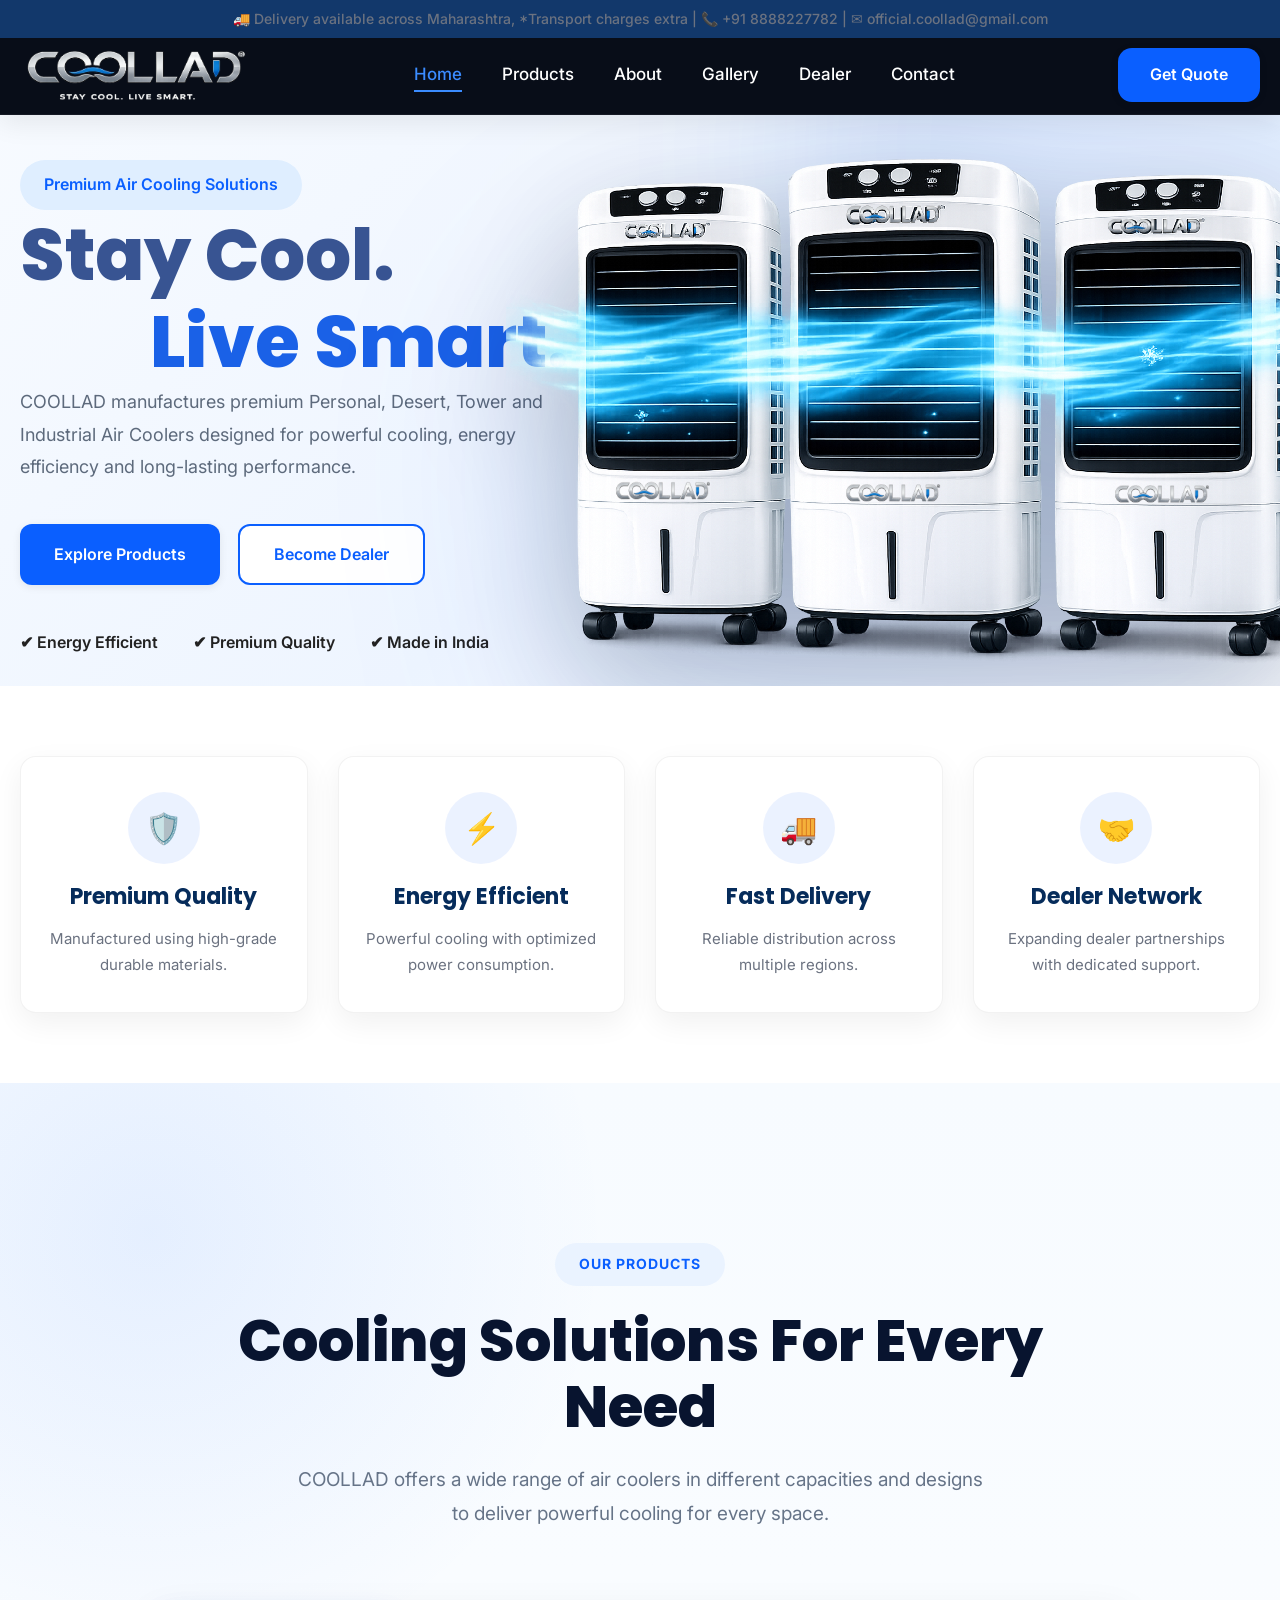
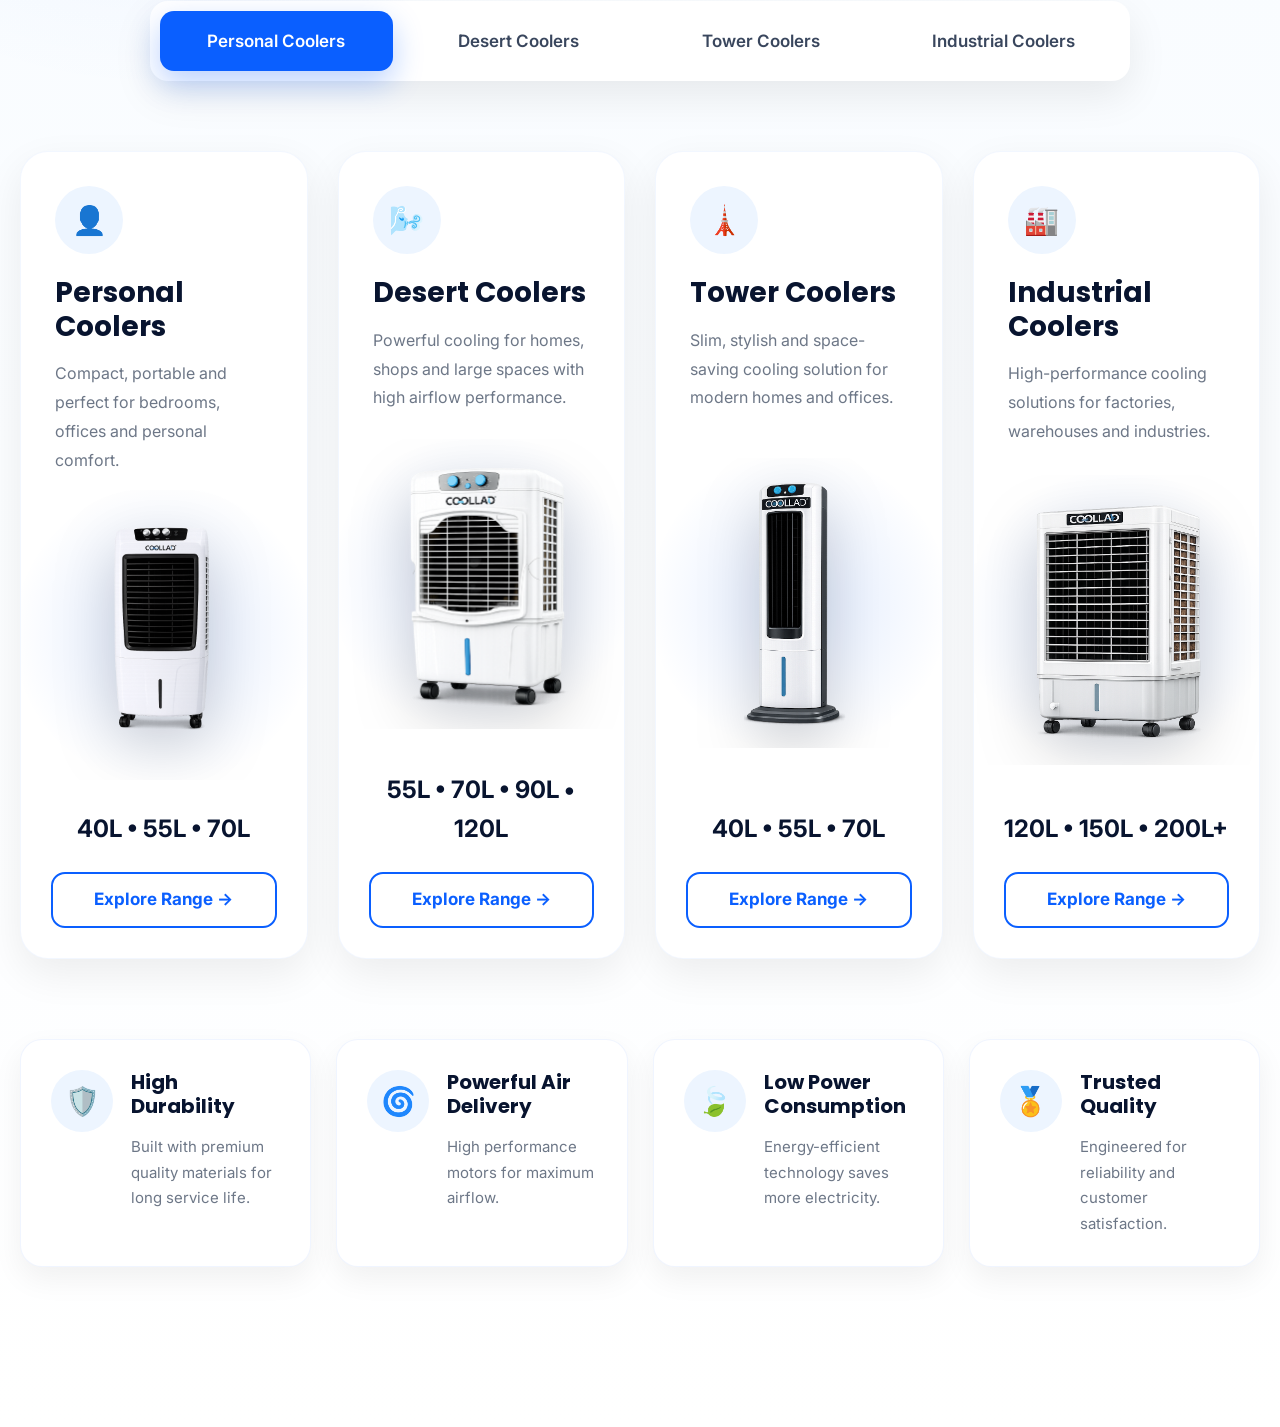
==== index.html @ 95f7f8f2 "Add trust section and featured products layout" ====
<!DOCTYPE html>
<html lang="en">

<head>

    <!-- Website Character Encoding -->
    <meta charset="UTF-8">

    <!-- Mobile Responsive -->
    <meta name="viewport" content="width=device-width, initial-scale=1.0">

    <!-- Internet Explorer Compatibility -->
    <meta http-equiv="X-UA-Compatible" content="IE=edge">

    <!-- Website Title -->
    <title>COOLLAD | Premium Air Coolers | Stay Cool. Live Smart.</title>

    <meta name="application-name" content="COOLLAD">
    <meta name="apple-mobile-web-app-title" content="COOLLAD">

    <!-- SEO Meta Description -->
    <meta name="description"
        content="COOLLAD is a leading air cooler manufacturer in India offering premium Desert Coolers, Tower Coolers, Personal Coolers and Industrial Cooling Solutions.">

    <!-- SEO Keywords -->
    <meta name="keywords"
        content="Coollad, Air Cooler, Desert Cooler, Tower Cooler, Personal Cooler, Industrial Cooler, Plastic Air Cooler, India">

    <!-- Website Author -->
    <meta name="author" content="COOLLAD">

    <!-- Theme Color -->
    <meta name="theme-color" content="#0A5FFF">
    <meta name="color-scheme" content="light">

    <!-- Robots -->
    <meta name="robots" content="index, follow">

    <!-- Canonical URL -->
    <link rel="canonical" href="https://coollad.in/">

    <!-- Open Graph -->
    <meta property="og:type" content="website">
    <meta property="og:title" content="COOLLAD | Premium Air Coolers">
    <meta property="og:description"
        content="Premium Personal, Desert, Tower and Industrial Air Coolers. Stay Cool. Live Smart.">
    <meta property="og:url" content="https://coollad.in/">
    <meta property="og:image" content="https://coollad.in/assets/images/logo/logo.png">

    <!-- Twitter Card -->
    <meta name="twitter:card" content="summary_large_image">
    <meta name="twitter:title" content="COOLLAD | Premium Air Coolers">
    <meta name="twitter:description"
        content="Premium Personal, Desert, Tower and Industrial Air Coolers. Stay Cool. Live Smart.">
    <meta name="twitter:image"
        content="https://coollad.in/assets/images/logo/logo.png">

    <!-- Favicon -->
   <link rel="icon" type="image/png" href="assets/images/logo/favicon.png">

    <!-- Google Fonts -->
    <link rel="preconnect" href="https://fonts.googleapis.com">

    <link rel="preconnect" href="https://fonts.gstatic.com" crossorigin>

    <link href="https://fonts.googleapis.com/css2?family=Inter:wght@300;400;500;600;700&family=Poppins:wght@300;400;500;600;700&display=swap"
        rel="stylesheet">

    <!-- CSS Files -->

    <link rel="stylesheet" href="assets/css/variables.css">
    <link rel="stylesheet" href="assets/css/style.css">

    <link rel="stylesheet" href="assets/css/header.css">
    <link rel="stylesheet" href="assets/css/hero.css">
    <link rel="stylesheet" href="assets/css/products.css">
    <link rel="stylesheet" href="assets/css/footer.css">

    <link rel="stylesheet" href="assets/css/animations.css">
    <link rel="stylesheet" href="assets/css/responsive.css">

</head>

<body>

<!-- ======================================
     Announcement Bar
======================================= -->

<div class="announcement-bar">
    <div class="container">
        <p>
            🚚 Delivery available across Maharashtra,
            <span>*Transport charges extra</span> |
            📞 <a href="tel:+918888227782">+91 8888227782</a> |
            ✉ <a href="mailto:official.coollad@gmail.com">official.coollad@gmail.com</a>
        </p>
    </div>
</div>

    <!-- ======================================
         Header
    ======================================== -->

<!-- ======================================
     Main Header
======================================= -->

<header class="main-header">

    <div class="container">

        <div class="header-wrapper">

            <!-- Logo -->

            <a href="index.html" class="logo" aria-label="COOLLAD Home">

                <img src="assets/images/logo/logo.png"
                    alt="COOLLAD Air Coolers">

            </a>

            <!-- Navigation -->

            <nav class="navbar" id="navbar">

                <ul class="nav-menu">

                    <li><a class="active" href="#">Home</a></li>

                    <li><a href="#products">Products</a></li>

                    <li><a href="#about">About</a></li>

                    <li><a href="#gallery">Gallery</a></li>

                    <li><a href="#dealer">Dealer</a></li>

                    <li><a href="#contact">Contact</a></li>

                </ul>

            </nav>

            <!-- Right Side -->

            <div class="header-right">

                <a href="#contact" class="btn">

                    Get Quote

                </a>

                <!-- Mobile Menu Button -->

                <button class="menu-toggle" id="menu-toggle" aria-label="Open Navigation">

                    <span></span>
                    <span></span>
                    <span></span>

                </button>

            </div>

        </div>

    </div>

</header>
<!-- Mobile Overlay -->

<div class="menu-overlay" id="menu-overlay"></div>
<!-- ======================================
     Hero Section
======================================= -->

<section class="hero">

    <div class="container hero-wrapper">

        <!-- Left Content -->

        <div class="hero-content">

            <span class="hero-tag">

                Premium Air Cooling Solutions

            </span>

            <h1>
                <span class="line1">Stay Cool.</span>
                <br>
                <span class="line2">Live Smart.</span>
            </h1>

            <p>

                COOLLAD manufactures premium Personal, Desert, Tower and Industrial Air Coolers
                designed for powerful cooling, energy efficiency and long-lasting performance.

            </p>

            <div class="hero-buttons">

                <a href="#products" class="btn">

                    Explore Products

                </a>

                <a href="#dealer" class="btn-outline">

                    Become Dealer

                </a>

            </div>

            <div class="hero-features">

                <div>✔ Energy Efficient</div>

                <div>✔ Premium Quality</div>

                <div>✔ Made in India</div>

            </div>

        </div>

        <!-- Right Image -->

        <div class="hero-image">

            <img src="assets/images/hero/hero-coolers.png"
                alt="COOLLAD Premium Air Coolers">                

        </div>

    </div>

</section>
<!-- ======================================
     Trust Bar
======================================= -->

<section class="trust-bar">

    <div class="container">

        <div class="trust-grid">

            <div class="trust-card">

                <div class="trust-icon">🛡️</div>

                <h3>Premium Quality</h3>

                <p>Manufactured using high-grade durable materials.</p>

            </div>

            <div class="trust-card">

                <div class="trust-icon">⚡</div>

                <h3>Energy Efficient</h3>

                <p>Powerful cooling with optimized power consumption.</p>

            </div>

            <div class="trust-card">

                <div class="trust-icon">🚚</div>

                <h3>Fast Delivery</h3>

                <p>Reliable distribution across multiple regions.</p>

            </div>

            <div class="trust-card">

                <div class="trust-icon">🤝</div>

                <h3>Dealer Network</h3>

                <p>Expanding dealer partnerships with dedicated support.</p>

            </div>

        </div>

    </div>

</section>

<!-- ==========================================
COOLLAD PREMIUM PRODUCTS
========================================== -->

<section class="featured-products" id="products">

    <div class="container">

        <!-- Heading -->

        <div class="section-heading">

            <span class="section-tag">
                OUR PRODUCTS
            </span>

            <h2>
                Cooling Solutions For Every Need
            </h2>

            <p>
                COOLLAD offers a wide range of air coolers in different capacities
                and designs to deliver powerful cooling for every space.
            </p>

        </div>

        <!-- Category Tabs -->

        <div class="product-tabs">

            <button class="active">
                Personal Coolers
            </button>

            <button>
                Desert Coolers
            </button>

            <button>
                Tower Coolers
            </button>

            <button>
                Industrial Coolers
            </button>

        </div>

        <!-- Product Cards -->

        <div class="product-grid">

            <!-- CARD 1 -->

            <div class="product-card">

                <div class="product-top">

                    <div class="product-icon">
                        👤
                    </div>

                    <h3>Personal Coolers</h3>

                    <p>
                        Compact, portable and perfect
                        for bedrooms, offices and
                        personal comfort.
                    </p>

                </div>

                <div class="product-image">

                    <img src="assets/images/products/personal.png"
                        alt="Personal Cooler">

                </div>

                <div class="product-bottom">

                    <div class="product-capacity">
                        40L • 55L • 70L
                    </div>

                    <a href="#" class="product-btn">

                        Explore Range →

                    </a>

                </div>

            </div>

            <!-- CARD 2 -->

            <div class="product-card">

                <div class="product-top">

                    <div class="product-icon">
                        🌬️
                    </div>

                    <h3>Desert Coolers</h3>

                    <p>
                        Powerful cooling for homes,
                        shops and large spaces with
                        high airflow performance.
                    </p>

                </div>

                <div class="product-image">

                    <img src="assets/images/products/desert.png"
                        alt="Desert Cooler">

                </div>

                <div class="product-bottom">

                    <div class="product-capacity">
                        55L • 70L • 90L • 120L
                    </div>

                    <a href="#" class="product-btn">

                        Explore Range →

                    </a>

                </div>

            </div>

            <!-- CARD 3 -->

            <div class="product-card">

                <div class="product-top">

                    <div class="product-icon">
                        🗼
                    </div>

                    <h3>Tower Coolers</h3>

                    <p>
                        Slim, stylish and space-saving
                        cooling solution for modern
                        homes and offices.
                    </p>

                </div>

                <div class="product-image">

                    <img src="assets/images/products/tower.png"
                        alt="Tower Cooler">

                </div>

                <div class="product-bottom">

                    <div class="product-capacity">
                        40L • 55L • 70L
                    </div>

                    <a href="#" class="product-btn">

                        Explore Range →

                    </a>

                </div>

            </div>

            <!-- CARD 4 -->

            <div class="product-card">

                <div class="product-top">

                    <div class="product-icon">
                        🏭
                    </div>

                    <h3>Industrial Coolers</h3>

                    <p>
                        High-performance cooling
                        solutions for factories,
                        warehouses and industries.
                    </p>

                </div>

                <div class="product-image">

                    <img src="assets/images/products/industrial.png"
                        alt="Industrial Cooler">

                </div>

                <div class="product-bottom">

                    <div class="product-capacity">
                        120L • 150L • 200L+
                    </div>

                    <a href="#" class="product-btn">

                        Explore Range →

                    </a>

                </div>

            </div>

        </div>

        <!-- Bottom Features -->

        <div class="product-features">

            <div class="feature-item">

                <div class="feature-icon">
                    🛡️
                </div>

                <div>

                    <h4>
                        High Durability
                    </h4>

                    <p>
                        Built with premium quality
                        materials for long service life.
                    </p>

                </div>

            </div>

            <div class="feature-item">

                <div class="feature-icon">
                    🌀
                </div>

                <div>

                    <h4>
                        Powerful Air Delivery
                    </h4>

                    <p>
                        High performance motors
                        for maximum airflow.
                    </p>

                </div>

            </div>

            <div class="feature-item">

                <div class="feature-icon">
                    🍃
                </div>

                <div>

                    <h4>
                        Low Power Consumption
                    </h4>

                    <p>
                        Energy-efficient technology
                        saves more electricity.
                    </p>

                </div>

            </div>

            <div class="feature-item">

                <div class="feature-icon">
                    🏅
                </div>

                <div>

                    <h4>
                        Trusted Quality
                    </h4>

                    <p>
                        Engineered for reliability
                        and customer satisfaction.
                    </p>

                </div>

            </div>

        </div>

    </div>

</section>
---- assets/css/variables.css ----
/*
=========================================
COOLLAD Design System
Version : 1.0
Author  : COOLLAD
=========================================
*/

:root {

    /* =====================================
       Brand Colors
    ===================================== */

    --primary-color: #0A5FFF;
    --secondary-color: #062C5B;
    --accent-color: #4DB6FF;

    /* =====================================
       Background Colors
    ===================================== */

    --white: #FFFFFF;
    --light-bg: #F7FAFC;
    --section-bg: #F1F5F9;
    --dark-bg: #062C5B;

    /* =====================================
       Text Colors
    ===================================== */

    --text-dark: #1F2937;
    --text-light: #6B7280;
    --text-white: #FFFFFF;

    /* =====================================
       Border Colors
    ===================================== */

    --border-color: #E5E7EB;

    /* =====================================
       Success / Warning / Error
    ===================================== */

    --success-color: #22C55E;
    --warning-color: #F59E0B;
    --danger-color: #EF4444;

    /* =====================================
       Typography
    ===================================== */

    --heading-font: 'Poppins', sans-serif;
    --body-font: 'Inter', sans-serif;

    /* =====================================
       Font Sizes
    ===================================== */

    --font-xs: 12px;
    --font-sm: 14px;
    --font-md: 16px;
    --font-lg: 18px;
    --font-xl: 22px;
    --font-2xl: 30px;
    --font-3xl: 40px;
    --font-4xl: 52px;

    /* =====================================
       Font Weight
    ===================================== */

    --weight-light: 300;
    --weight-regular: 400;
    --weight-medium: 500;
    --weight-semibold: 600;
    --weight-bold: 700;

    /* =====================================
       Container
    ===================================== */

    --container-width: 1320px;

    /* =====================================
       Border Radius
    ===================================== */

    --radius-sm: 6px;
    --radius-md: 10px;
    --radius-lg: 16px;
    --radius-xl: 24px;
    --radius-round: 50px;

    /* =====================================
       Shadows
    ===================================== */

    --shadow-sm: 0 2px 8px rgba(0,0,0,0.08);

    --shadow-md: 0 6px 18px rgba(0,0,0,0.12);

    --shadow-lg: 0 15px 35px rgba(0,0,0,0.15);

    /* =====================================
       Transition
    ===================================== */

    --transition: all 0.3s ease;

    /* =====================================
       Z Index
    ===================================== */

    --z-header: 999;
    --z-menu: 1000;
    --z-modal: 2000;
    --z-loader: 3000;

    /* =====================================
       Spacing System (8px)
    ===================================== */

    --space-1: 8px;
    --space-2: 16px;
    --space-3: 24px;
    --space-4: 32px;
    --space-5: 48px;
    --space-6: 64px;
    --space-7: 80px;
    --space-8: 96px;

}
---- assets/css/style.css ----
/*
=========================================
COOLLAD Global Styles
Version : 1.0
=========================================
*/

/* =====================================
   CSS Reset
===================================== */

*,
*::before,
*::after {
    margin: 0;
    padding: 0;
    box-sizing: border-box;
}

/* =====================================
   HTML
===================================== */

html {
    scroll-behavior: smooth;
}

/* =====================================
   Body
===================================== */

body {
    font-family: var(--body-font);
    font-size: var(--font-md);
    color: var(--text-dark);
    background: var(--white);
    line-height: 1.6;
    overflow-x: hidden;
}
body.menu-open{

overflow:hidden;

}
/* =====================================
   Images
===================================== */

img {
    max-width: 100%;
    height: auto;
    display: block;
}

/* =====================================
   Links
===================================== */

a {
    color: inherit;
    text-decoration: none;
    transition: var(--transition);
}

/* =====================================
   Lists
===================================== */

ul,
ol {
    list-style: none;
}

/* =====================================
   Buttons
===================================== */

button {
    font-family: inherit;
    cursor: pointer;
    border: none;
    background: none;
}

.btn {
    display: inline-flex;
    align-items: center;
    justify-content: center;

    padding: 14px 32px;

    border-radius: var(--radius-round);

    background: var(--primary-color);

    color: var(--text-white);

    font-size: var(--font-md);

    font-weight: var(--weight-semibold);

    transition: var(--transition);

    box-shadow: var(--shadow-sm);
}

.btn:hover {

    background: var(--secondary-color);

    transform: translateY(-2px);

    box-shadow: var(--shadow-md);

}

/* =====================================
   Container
===================================== */

.container {

    width: 100%;

    max-width: var(--container-width);

    margin: auto;

    padding-inline: 20px;

}

/* =====================================
   Sections
===================================== */

section {

    padding: var(--space-8) 0;

}

/* =====================================
   Headings
===================================== */

h1,
h2,
h3,
h4,
h5,
h6 {

    font-family: var(--heading-font);

    color: var(--secondary-color);

    font-weight: var(--weight-bold);

    line-height: 1.2;

}

h1 {

    font-size: var(--font-4xl);

}

h2 {

    font-size: var(--font-3xl);

}

h3 {

    font-size: var(--font-2xl);

}

/* =====================================
   Paragraph
===================================== */

p {

    color: var(--text-light);

    margin-top: var(--space-2);

}

/* =====================================
   Inputs
===================================== */

input,
textarea,
select {

    width: 100%;

    font-family: inherit;

    border: 1px solid var(--border-color);

    border-radius: var(--radius-md);

    padding: 14px 16px;

    outline: none;

    transition: var(--transition);

}

input:focus,
textarea:focus,
select:focus {

    border-color: var(--primary-color);

}

/* =====================================
   Utilities
===================================== */

.text-center {

    text-align: center;

}

.text-white {

    color: var(--text-white);

}

.bg-light {

    background: var(--light-bg);

}

.bg-dark {

    background: var(--dark-bg);

}

.shadow {

    box-shadow: var(--shadow-md);

}

.rounded {

    border-radius: var(--radius-lg);

}

/* =====================================
   Selection
===================================== */

::selection {

    background: var(--primary-color);

    color: var(--white);

}

/* =====================================
   Scrollbar
===================================== */

::-webkit-scrollbar {

    width: 8px;

}

::-webkit-scrollbar-track {

    background: var(--light-bg);

}

::-webkit-scrollbar-thumb {

    background: var(--primary-color);

    border-radius: 50px;

}

::-webkit-scrollbar-thumb:hover {

    background: var(--secondary-color);

}

/*
=========================================
Trust Bar
=========================================
*/

.trust-bar{

padding:70px 0;

background:#ffffff;

}

.trust-grid{

display:grid;

grid-template-columns:repeat(4,1fr);

gap:30px;

}

.trust-card{

background:#fff;

border-radius:16px;

padding:35px 25px;

text-align:center;

box-shadow:0 10px 30px rgba(0,0,0,.06);

transition:.35s ease;

border:1px solid rgba(0,0,0,.05);

}

.trust-card:hover{

transform:translateY(-10px);

box-shadow:0 20px 40px rgba(0,0,0,.12);

}

.trust-icon{

width:72px;

height:72px;

margin:auto;

margin-bottom:20px;

display:flex;

align-items:center;

justify-content:center;

border-radius:50%;

font-size:30px;

background:rgba(10,95,255,.08);

}

.trust-card h3{

margin-bottom:12px;

font-size:22px;

}

.trust-card p{

font-size:15px;

line-height:1.7;

color:var(--text-light);

}
---- assets/css/header.css ----
/*
=========================================
COOLLAD Header
=========================================
*/

/* ==========================
Announcement Bar
========================== */

.announcement-bar{
    position:fixed;
    top:0;
    left:0;
    width:100%;
    z-index:1000;

    background:#12386b;
    color:#fff;

    padding:8px 0;
    font-size:14px;
}

.announcement-bar p{
    margin:0;
    text-align:center;
    font-weight:500;
}


/* ==========================
Main Header
========================== */

.main-header{

    position:fixed;
    top:36px;
    left:0;

    width:100%;

    z-index:999;

    background:#080d18;

    border-bottom:1px solid rgba(255,255,255,.05);

    box-shadow:0 8px 25px rgba(0,0,0,.08);

}

/* ==========================
Layout
========================== */

.header-wrapper{

    display:flex;

    align-items:center;

    justify-content:space-between;

    height:78px;

}


/* ==========================
Logo
========================== */

.logo{

    display:flex;

    align-items:center;

    text-decoration:none;

    padding:0;

    margin:0;

    background:transparent;

    border:none;

    box-shadow:none;

}

.logo img{

    display:block;

    width:230px;

    height:auto;

    background:transparent;

    border:none;

}


/* ==========================
Navigation
========================== */

.navbar{

    display:block;

}

.nav-menu{

    display:flex;

    align-items:center;

    gap:40px;

    list-style:none;

    margin:0;

    padding:0;

}

.nav-menu li{

    list-style:none;

}

.nav-menu a{

    position:relative;

    text-decoration:none;

    color:#ffffff;

    font-size:17px;

    font-weight:500;

    transition:.3s;

}

.nav-menu a:hover{

    color:#3b8cff;

}

.nav-menu a.active{

    color:#3b8cff;

}

/* Underline */

.nav-menu a::after{

    content:"";

    position:absolute;

    left:0;

    bottom:-8px;

    width:0;

    height:2px;

    background:#3b8cff;

    transition:.35s;

}

.nav-menu a:hover::after,

.nav-menu a.active::after{

    width:100%;

}


/* ==========================
Right
========================== */

.header-right{

    display:flex;

    align-items:center;

    gap:20px;

}


/* ==========================
Button
========================== */

.header-right .btn{

    padding:14px 32px;

    border-radius:14px;

}


/* ==========================
Mobile Button
========================== */

.menu-toggle{

    display:none;

    width:42px;

    height:42px;

    border:none;

    background:transparent;

    cursor:pointer;

    flex-direction:column;

    justify-content:center;

    gap:6px;

}

.menu-toggle span{

    width:28px;

    height:3px;

    background:#ffffff;

    transition:.3s;

}

.menu-toggle.active span:nth-child(1){

    transform:rotate(45deg) translate(6px,6px);

}

.menu-toggle.active span:nth-child(2){

    opacity:0;

}

.menu-toggle.active span:nth-child(3){

    transform:rotate(-45deg) translate(7px,-7px);

}
---- assets/css/hero.css ----
/*
=========================================
HERO SECTION - COOLLAD PREMIUM
=========================================
*/

.hero{
    position: relative;
    overflow: hidden;
    min-height: 72vh;
    display: flex;
    align-items: center;
    background: linear-gradient(135deg,#f8fbff 0%,#eef5ff 55%,#ffffff 100%);
    padding: 160px 0 30px;
}

/* Soft blue glow */
.hero::before{
    content:"";
    position:absolute;
    top:-200px;
    right:-200px;
    width:700px;
    height:700px;
    border-radius:50%;
    background:rgba(20,120,255,.08);
    filter:blur(80px);
    z-index:0;
}

.hero-wrapper{
    width:100%;
    max-width:1380px;
    margin:auto;

    display:grid;
    grid-template-columns:46% 54%;

    align-items:center;

    gap:15px;
}

/*==================
LEFT CONTENT
===================*/

.hero-content{
    max-width:560px;
}

.hero-tag{

    display:inline-block;

    padding:12px 24px;

    border-radius:50px;

    background:#dfeeff;

    color:#0a5fff;

    font-size:16px;

    font-weight:600;

    margin-bottom:25px;

}

.hero h1{

    display:flex;
    flex-direction:column;

    font-size:72px;
    line-height:0.55;
    font-weight:800;
    margin-bottom:25px;

}

.hero h1 .line1{

    color:#385492;

}

.hero h1 .line2{

    color:#1a61e7;

    margin-top:8px;

    margin-left:130px;   /* Live Smart उजवीकडे येईल */

}

.hero h1 span{

    color:#0a5fff;

}

.hero p{

    font-size:18px;

    line-height:1.8;

    color:#5d6a7c;

    margin-bottom:40px;

}

.hero-buttons{

    display:flex;

    gap:18px;

    flex-wrap:wrap;

    margin-bottom:45px;

}

.hero-features{

    display:flex;

    flex-wrap:wrap;

    gap:35px;

    font-weight:600;

    color:#222;

}

/*==================
BUTTONS
===================*/

.btn{

    display:inline-flex;

    align-items:center;

    justify-content:center;

    padding:16px 34px;

    border-radius:12px;

    background:#0a5fff;

    color:#fff;

    font-weight:600;

    transition:.35s;

    text-decoration:none;

}

.btn:hover{

    transform:translateY(-4px);

    box-shadow:0 18px 35px rgba(10,95,255,.25);

}

.btn-outline{

    display:inline-flex;

    align-items:center;

    justify-content:center;

    padding:16px 34px;

    border-radius:12px;

    border:2px solid #0a5fff;

    color:#0a5fff;

    background:#fff;

    font-weight:600;

    transition:.35s;

}

.btn-outline:hover{

    background:#0a5fff;

    color:#fff;

}

/*==================
RIGHT IMAGE
===================*/

.hero-image{

    display:flex;

    justify-content:center;

    align-items:center;

    position:relative;

    margin-left:-30px;

}

.hero-image::before{
    content: "";
    position: absolute;
    width: 750px;
    height: 750px;
    background: radial-gradient(circle,
            rgba(10,95,255,.18) 0%,
            rgba(10,95,255,.10) 35%,
            transparent 75%);
    filter: blur(70px);
    z-index: -1;
}

.hero-image img{

    display:block;

    width:115%;

    max-width:920px;

    height:auto;

    object-fit:contain;

    transform:scale(1.25);

    transform-origin:center;

    animation:float 5s ease-in-out infinite;

    filter:
    drop-shadow(0 30px 40px rgba(0,0,0,.20))
    drop-shadow(0 80px 90px rgba(10,95,255,.10));

}

/* Glow behind image */

.hero-image::before{

    content:"";

    position:absolute;

    width:620px;

    height:620px;

    border-radius:50%;

    background:radial-gradient(circle,
    rgba(0,140,255,.18),
    transparent 70%);

    filter:blur(40px);

    z-index:-1;

}

.hero-image img{

    display:block;

    width:118%;

    max-width:710px;

    height:auto;

    object-fit:contain;

    transform:scale(1.18);

    transform-origin:center;

    animation:float 5s ease-in-out infinite;

    filter:
    drop-shadow(0 35px 50px rgba(0,0,0,.22))
    drop-shadow(0 80px 90px rgba(10,95,255,.15));

}

/*==================
RESPONSIVE
===================*/

@media(max-width:991px){

.hero{

padding: 130px 0 70px;

min-height:auto;

}

.hero-wrapper{

grid-template-columns:1fr;

text-align:center;

gap:40px;

}

.hero-content{

max-width:100%;

}

.hero-buttons{

justify-content:center;

}

.hero-features{

justify-content:center;

}

.hero h1{

font-size:54px;

}

.hero-image img{

max-width:600px;

}

}

@media(max-width:576px){

.hero{

    padding-top:170px;

}

.hero h1{

font-size:40px;

}

.hero p{

font-size:17px;

}

.hero-image img{

max-width:100%;

}

.hero-buttons{

flex-direction:column;

}

.btn,

.btn-outline{

width:100%;

}

}
---- assets/css/products.css ----
/*
=========================================
COOLLAD PREMIUM PRODUCTS
PART 2A-1
=========================================
*/

.featured-products{

    position:relative;

    overflow:hidden;

    padding:160px 0;

    background:linear-gradient(180deg,#f7fbff 0%,#ffffff 100%);

}

.featured-products::before{

    content:"";

    position:absolute;

    width:900px;

    height:900px;

    top:-300px;

    left:-300px;

    border-radius:50%;

    background:radial-gradient(circle,
    rgba(10,95,255,.08),
    transparent 72%);

    z-index:0;

}

.featured-products .container{

    position:relative;

    z-index:2;

}

/*========================
SECTION TITLE
========================*/

.section-heading{

    max-width:820px;

    margin:0 auto 70px;

    text-align:center;

}

.section-tag{

    display:inline-flex;

    align-items:center;

    justify-content:center;

    padding:10px 24px;

    background:#eaf3ff;

    color:#0A5FFF;

    border-radius:40px;

    font-size:14px;

    font-weight:700;

    letter-spacing:1px;

    text-transform:uppercase;

    margin-bottom:22px;

}

.section-heading h2{

    font-size:58px;

    line-height:1.15;

    font-weight:800;

    color:#08142f;

    margin-bottom:22px;

}

.section-heading p{

    max-width:700px;

    margin:auto;

    font-size:19px;

    line-height:1.8;

    color:#667488;

}

/*========================
CATEGORY TABS
========================*/

.product-tabs{

    width:100%;

    max-width:980px;

    margin:0 auto 70px;

    display:flex;

    align-items:center;

    justify-content:space-between;

    gap:10px;

    padding:10px;

    background:#ffffff;

    border-radius:18px;

    box-shadow:0 15px 40px rgba(0,0,0,.08);

}

.product-tabs button{

    flex:1;

    height:60px;

    border:none;

    background:transparent;

    border-radius:14px;

    cursor:pointer;

    font-size:17px;

    font-weight:600;

    color:#39465d;

    transition:.35s ease;

}

.product-tabs button:hover{

    background:#edf5ff;

    color:#0A5FFF;

}

.product-tabs button.active{

    background:#0A5FFF;

    color:#ffffff;

    box-shadow:0 12px 30px rgba(10,95,255,.28);

}

/*=========================================
PART 2A-2
PRODUCT CARDS
=========================================*/

.product-grid{

    display:grid;

    grid-template-columns:repeat(4,1fr);

    gap:30px;

    align-items:stretch;

}

.product-card{

    position:relative;

    overflow:hidden;

    display:flex;

    flex-direction:column;

    justify-content:space-between;

    background:#ffffff;

    border-radius:28px;

    transition:.40s ease;

    box-shadow:
        0 15px 40px rgba(0,0,0,.07);

    border:1px solid rgba(10,95,255,.05);

}

.product-card:hover{

    transform:translateY(-10px);

    box-shadow:
        0 30px 60px rgba(0,0,0,.12);

}

/*=========================
TOP CONTENT
=========================*/

.product-top{

    padding:34px 34px 15px;

}

.product-icon{

    width:68px;

    height:68px;

    border-radius:50%;

    display:flex;

    align-items:center;

    justify-content:center;

    background:#edf5ff;

    font-size:28px;

    margin-bottom:22px;

}

.product-top h3{

    font-size:28px;

    font-weight:700;

    color:#08142f;

    margin-bottom:16px;

}

.product-top p{

    color:#6d7787;

    font-size:16px;

    line-height:1.8;

}

/*=========================
IMAGE
=========================*/

.product-image{

    position:relative;

    display:flex;

    justify-content:center;

    align-items:center;

    height:290px;

    overflow:hidden;

}

.product-image::before{

    content:"";

    position:absolute;

    width:300px;

    height:300px;

    border-radius:50%;

    background:

    radial-gradient(circle,

    rgba(10,95,255,.12),

    transparent 72%);

}

.product-image img{

    position:relative;

    z-index:2;

    max-height:250px;

    width:auto;

    transition:.45s ease;

    filter:

    drop-shadow(0 22px 30px rgba(0,0,0,.18));

}

.product-card:hover .product-image img{

    transform:scale(0.75);

}

/*=========================
BOTTOM
=========================*/

.product-bottom{

    padding:30px;

    text-align:center;

}

.product-capacity{

    font-size:24px;

    font-weight:700;

    color:#08142f;

    margin-bottom:24px;

}

.product-btn{

    display:flex;

    justify-content:center;

    align-items:center;

    height:56px;

    border-radius:14px;

    border:2px solid #0A5FFF;

    color:#0A5FFF;

    text-decoration:none;

    font-size:17px;

    font-weight:700;

    transition:.35s;

}

.product-btn:hover{

    background:#0A5FFF;

    color:#ffffff;

}

/*=========================
HOVER GLOW
=========================*/

.product-card::after{

    content:"";

    position:absolute;

    left:0;

    bottom:0;

    width:100%;

    height:4px;

    background:#0A5FFF;

    transform:scaleX(0);

    transition:.35s;

    transform-origin:center;

}

.product-card:hover::after{

    transform:scaleX(1);

}

/*=========================================
PART 2B
BOTTOM FEATURES + RESPONSIVE
=========================================*/

/*=========================
BOTTOM FEATURES
=========================*/

.product-features{

    margin-top:80px;

    display:grid;

    grid-template-columns:repeat(4,1fr);

    gap:25px;

}

.feature-item{

    background:#ffffff;

    border-radius:22px;

    padding:30px;

    display:flex;

    align-items:flex-start;

    gap:18px;

    transition:.35s;

    box-shadow:0 12px 30px rgba(0,0,0,.06);

    border:1px solid rgba(10,95,255,.06);

}

.feature-item:hover{

    transform:translateY(-8px);

    box-shadow:0 20px 45px rgba(0,0,0,.10);

}

.feature-icon{

    min-width:62px;

    width:62px;

    height:62px;

    border-radius:50%;

    background:#EDF5FF;

    color:#0A5FFF;

    display:flex;

    justify-content:center;

    align-items:center;

    font-size:28px;

}

.feature-item h4{

    font-size:20px;

    margin-bottom:8px;

    color:#08142F;

}

.feature-item p{

    font-size:15px;

    color:#6d7787;

    line-height:1.7;

}

/*=========================
IMAGE FIX
=========================*/

.product-image img{

    max-width:100%;

    object-fit:contain;

}

/*=========================
SMOOTH ANIMATION
=========================*/

.product-card,
.feature-item,
.product-btn{

    transition:.35s ease;

}

/*=========================
TABLET
=========================*/

@media (max-width:1200px){

.product-grid{

grid-template-columns:repeat(2,1fr);

}

.product-features{

grid-template-columns:repeat(2,1fr);

}

.section-heading h2{

font-size:48px;

}

}

/*=========================
MOBILE
=========================*/

@media (max-width:768px){

.featured-products{

padding:90px 0;

}

.section-heading{

margin-bottom:45px;

}

.section-heading h2{

font-size:36px;

line-height:1.25;

}

.section-heading p{

font-size:16px;

}

.product-tabs{

display:grid;

grid-template-columns:1fr 1fr;

gap:12px;

padding:12px;

}

.product-tabs button{

height:52px;

font-size:15px;

}

.product-grid{

grid-template-columns:1fr;

gap:25px;

}

.product-card{

border-radius:2px;

}

.product-top{

padding:28px;

}

.product-top h3{

font-size:24px;

}

.product-image{

height:250px;

}

.product-image img{

max-height:210px;

}

.product-bottom{

padding:25px;

}

.product-capacity{

font-size:20px;

}

.product-btn{

height:52px;

font-size:16px;

}

.product-features{

grid-template-columns:1fr;

margin-top:55px;

gap:20px;

}

.feature-item{

padding:24px;

}

}

/*=========================
SMALL MOBILE
=========================*/

@media (max-width:480px){

.section-heading h2{

font-size:30px;

}

.product-tabs{

grid-template-columns:1fr;

}

.product-tabs button{

width:100%;

}

.product-image{

height:220px;

}

.product-image img{

max-height:180px;

}

}
.product-card{

transition:
opacity .35s,
transform .35s,
box-shadow .35s;

}
---- assets/css/responsive.css ----
/*
=========================================
COOLLAD Responsive Styles
=========================================
*/

/* =====================================
   Tablet & Mobile
===================================== */

@media screen and (max-width: 991px) {

    /* Hide Desktop Navigation */

    .navbar {
        display: none;
    }

    /* Show Mobile Menu Button */

    .menu-toggle {
        display: flex;
    }

    /* Smaller Header */

    .header-wrapper {
        min-height: 80px;
    }

    /* Smaller Logo */

    .logo img {
        width: 150px;
    }

}

/* =====================================
   Mobile Devices
===================================== */

@media (max-width: 576px) {

    .announcement-bar {
        font-size: 12px;
    }

    .btn {
        display: none;
    }

}
@media screen and (max-width:991px){

.navbar{

position:fixed;

top:0;

right:-320px;

width:300px;

height:100vh;

background:#fff;

box-shadow:-5px 0 20px rgba(0,0,0,.15);

display:flex;

align-items:flex-start;

justify-content:flex-start;

padding:120px 40px;

transition:.35s ease;

z-index:999;

}

.navbar.active{

right:0;

}

.nav-menu{

display:flex;

flex-direction:column;

gap:25px;

}

.menu-overlay{

position:fixed;

top:0;

left:0;

width:100%;

height:100%;

background:rgba(0,0,0,.45);

opacity:0;

visibility:hidden;

transition:.3s;

z-index:998;

}

.menu-overlay.active{

opacity:1;

visibility:visible;

}

}
@media screen and (max-width:991px){

.hero-wrapper{

flex-direction:column;

text-align:center;

}

.hero p{

margin-inline:auto;

}

.hero-buttons{

justify-content:center;

}

.hero-features{

justify-content:center;

}

.hero h1{

font-size:42px;

}

}

@media screen and (max-width:576px){

.hero{

padding:60px 0;

}

.hero h1{

font-size:34px;

}

.hero-buttons{

flex-direction:column;

}

.hero-features{

flex-direction:column;

gap:15px;

}

}
@media(max-width:991px){

.hero{
padding:70px 0;
}

.hero-wrapper{

grid-template-columns:1fr;

text-align:center;

gap:50px;

}

.hero-content{

max-width:100%;

}

.hero-buttons{

justify-content:center;

}

.hero-features{

justify-content:center;

}

.hero h1{

font-size:48px;

}

.hero-image img{

    width:110%;

    transform:scale(1);

}

}

@media(max-width:576px){

.hero{

padding:60px 0;

}

.hero h1{

font-size:38px;

}

.hero p{

font-size:17px;

}

.hero-image img{

max-width:100%;

}

}

/* =====================================
Trust Bar
===================================== */

@media screen and (max-width:991px){

.trust-grid{

grid-template-columns:repeat(2,1fr);

}

}

@media screen and (max-width:576px){

.trust-grid{

grid-template-columns:1fr;

}

.trust-card{

padding:30px 20px;

}

}

/* Products */

@media(max-width:1100px){

.product-grid{

grid-template-columns:repeat(2,1fr);

}

}

@media(max-width:700px){

.product-grid{

grid-template-columns:1fr;

}

.section-heading h2{

font-size:32px;

}

}
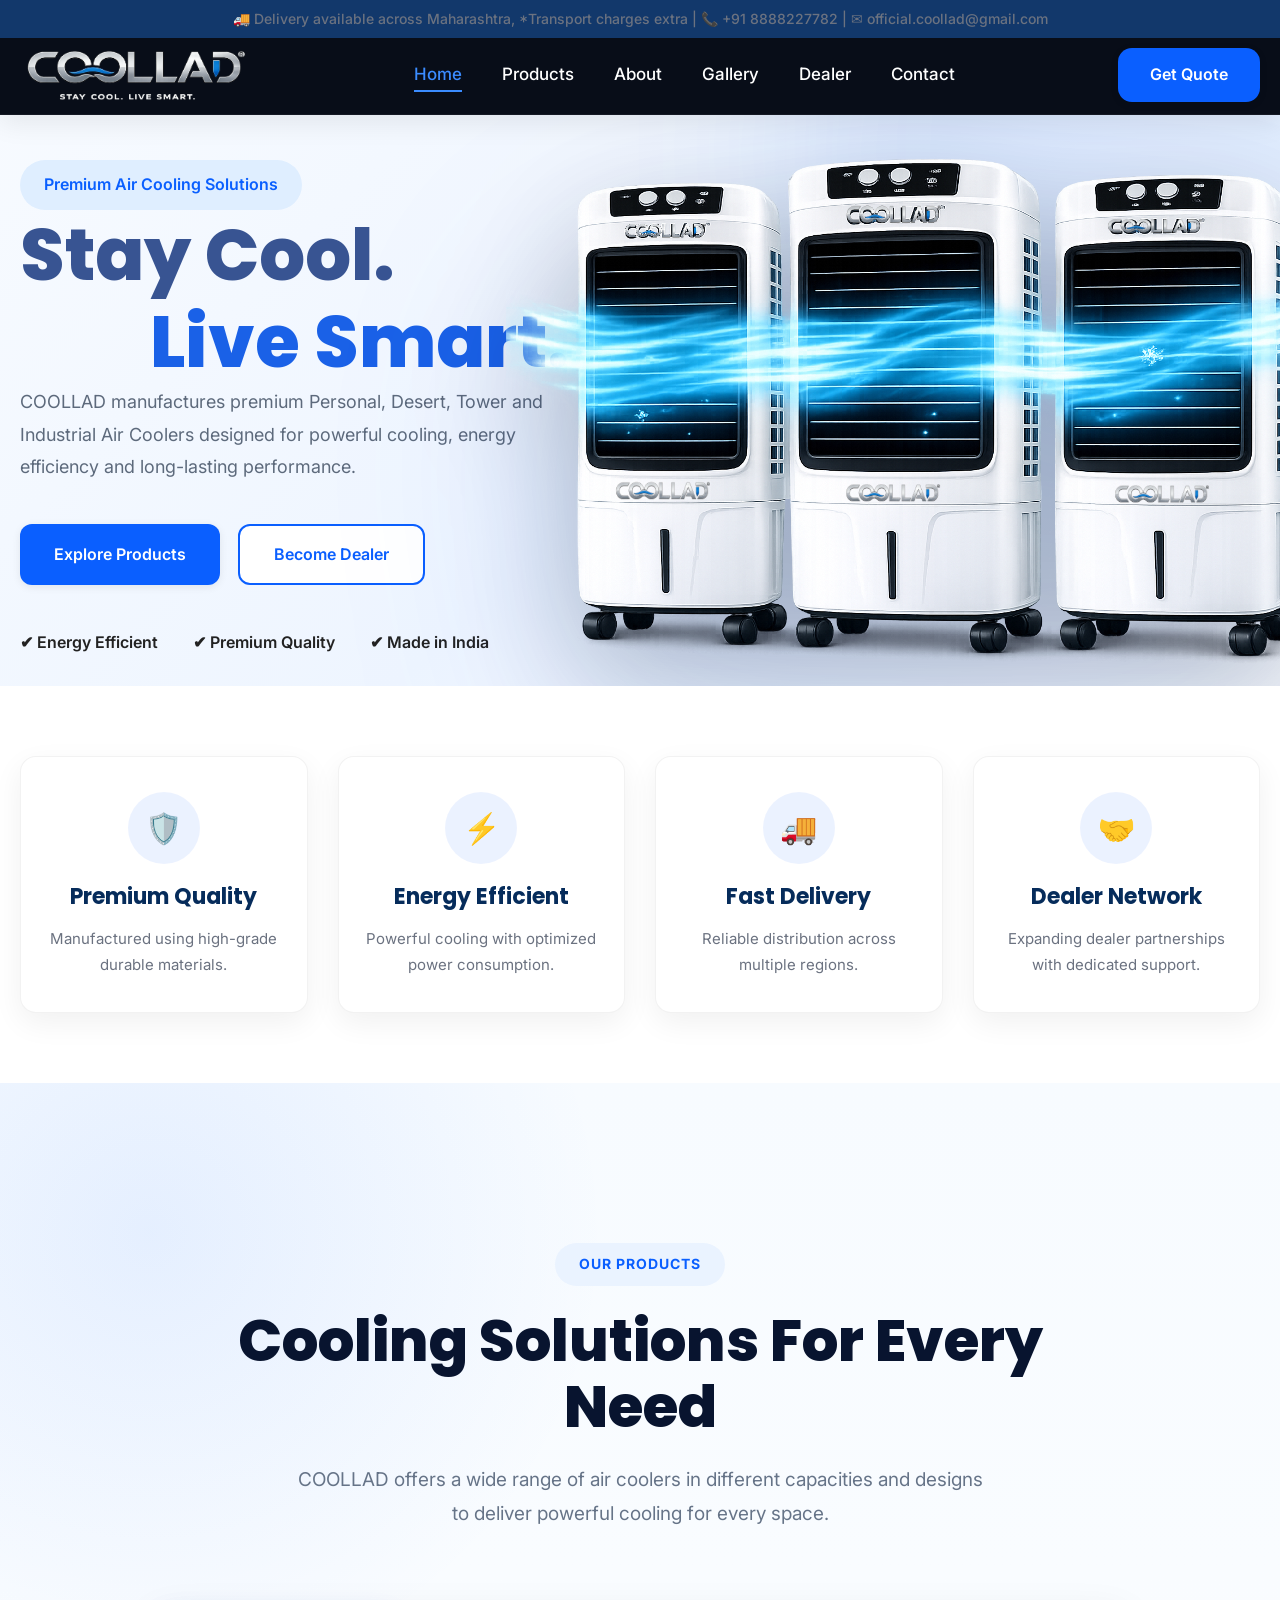
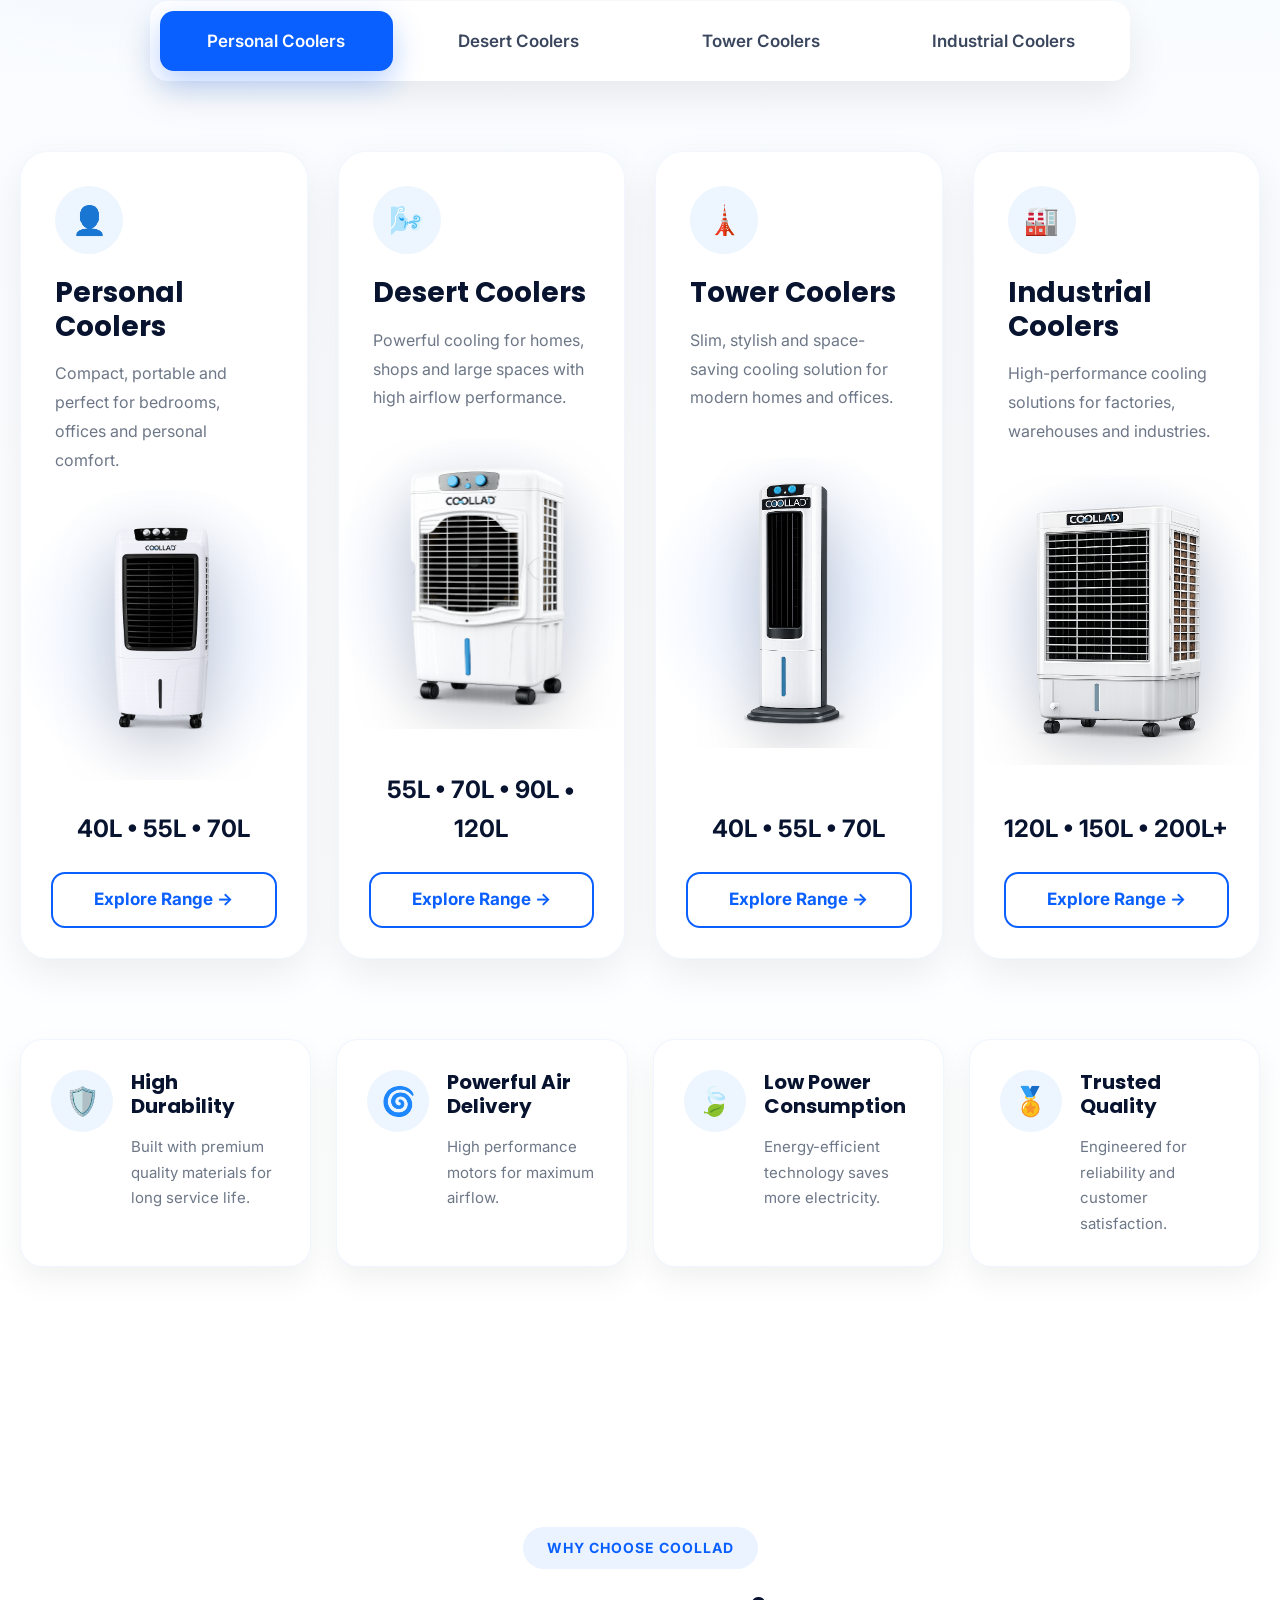
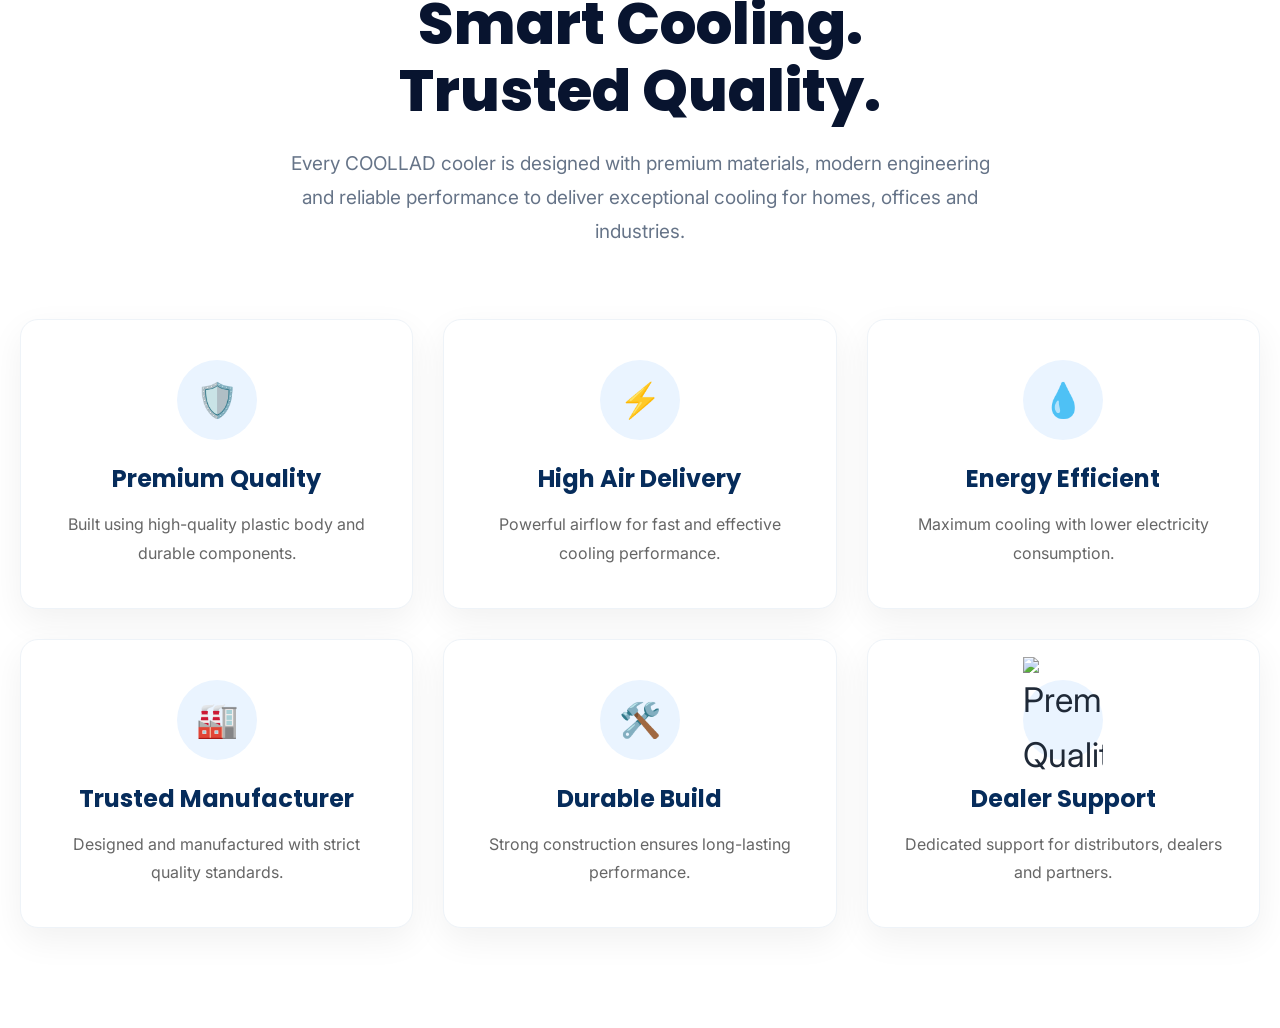
==== commit d364ef9a: "Build Why Choose COOLLAD section" ====
--- a/index.html
+++ b/index.html
@@ -619,4 +619,136 @@
 
     </div>
 
+</section>
+
+<!-- =========================================
+Why Choose COOLLAD
+========================================= -->
+
+<section class="why-choose">
+
+    <div class="container">
+
+        <div class="section-heading">
+
+            <span class="section-tag">
+                WHY CHOOSE COOLLAD
+            </span>
+
+            <h2>
+                Smart Cooling.<br>
+                Trusted Quality.
+            </h2>
+
+            <p>
+
+                Every COOLLAD cooler is designed with premium
+                materials, modern engineering and reliable
+                performance to deliver exceptional cooling
+                for homes, offices and industries.
+
+            </p>
+
+        </div>
+
+        <div class="why-grid">
+
+            <!-- Card -->
+
+            <div class="why-card">
+
+                <div class="why-icon">🛡️</div>
+
+                <h3>Premium Quality</h3>
+
+                <p>
+
+                    Built using high-quality plastic body
+                    and durable components.
+
+                </p>
+
+            </div>
+
+            <div class="why-card">
+
+                <div class="why-icon">⚡</div>
+
+                <h3>High Air Delivery</h3>
+
+                <p>
+
+                    Powerful airflow for fast and effective
+                    cooling performance.
+
+                </p>
+
+            </div>
+
+            <div class="why-card">
+
+                <div class="why-icon">💧</div>
+
+                <h3>Energy Efficient</h3>
+
+                <p>
+
+                    Maximum cooling with lower electricity
+                    consumption.
+
+                </p>
+
+            </div>
+
+            <div class="why-card">
+
+                <div class="why-icon">🏭</div>
+
+                <h3>Trusted Manufacturer</h3>
+
+                <p>
+
+                    Designed and manufactured with strict
+                    quality standards.
+
+                </p>
+
+            </div>
+
+            <div class="why-card">
+
+                <div class="why-icon">🛠️</div>
+
+                <h3>Durable Build</h3>
+
+                <p>
+
+                    Strong construction ensures long-lasting
+                    performance.
+
+                </p>
+
+            </div>
+
+            <div class="why-card">
+
+                <div class="why-icon">
+                    <img src="assets/icons/quality.svg" alt="Premium Quality">
+                </div>
+
+                <h3>Dealer Support</h3>
+
+                <p>
+
+                    Dedicated support for distributors,
+                    dealers and partners.
+
+                </p>
+
+            </div>
+
+        </div>
+
+    </div>
+
 </section>
--- a/assets/css/products.css
+++ b/assets/css/products.css
@@ -771,4 +771,94 @@
 transform .35s,
 box-shadow .35s;
 
+}
+
+/*
+=================================
+Why Choose COOLLAD
+=================================
+*/
+
+.why-choose{
+
+    padding:100px 0;
+
+    background:#ffffff;
+
+}
+
+.why-grid{
+
+    display:grid;
+
+    grid-template-columns:repeat(3,1fr);
+
+    gap:30px;
+
+}
+
+.why-card{
+
+    background:#fff;
+
+    padding:40px 30px;
+
+    border-radius:18px;
+
+    text-align:center;
+
+    transition:.35s;
+
+    box-shadow:0 12px 35px rgba(0,0,0,.06);
+
+    border:1px solid #eef3f8;
+
+}
+
+.why-card:hover{
+
+    transform:translateY(-10px);
+
+    box-shadow:0 18px 45px rgba(0,0,0,.12);
+
+}
+
+.why-icon{
+
+    width:80px;
+
+    height:80px;
+
+    margin:auto;
+
+    margin-bottom:25px;
+
+    border-radius:50%;
+
+    background:#eaf4ff;
+
+    display:flex;
+
+    align-items:center;
+
+    justify-content:center;
+
+    font-size:34px;
+
+}
+
+.why-card h3{
+
+    margin-bottom:15px;
+
+    font-size:24px;
+
+}
+
+.why-card p{
+
+    color:#666;
+
+    line-height:1.8;
+
 }
--- a/assets/css/responsive.css
+++ b/assets/css/responsive.css
@@ -331,4 +331,26 @@
 
 }
 
+}
+
+/* Why Choose */
+
+@media(max-width:991px){
+
+.why-grid{
+
+grid-template-columns:repeat(2,1fr);
+
+}
+
+}
+
+@media(max-width:700px){
+
+.why-grid{
+
+grid-template-columns:1fr;
+
+}
+
 }
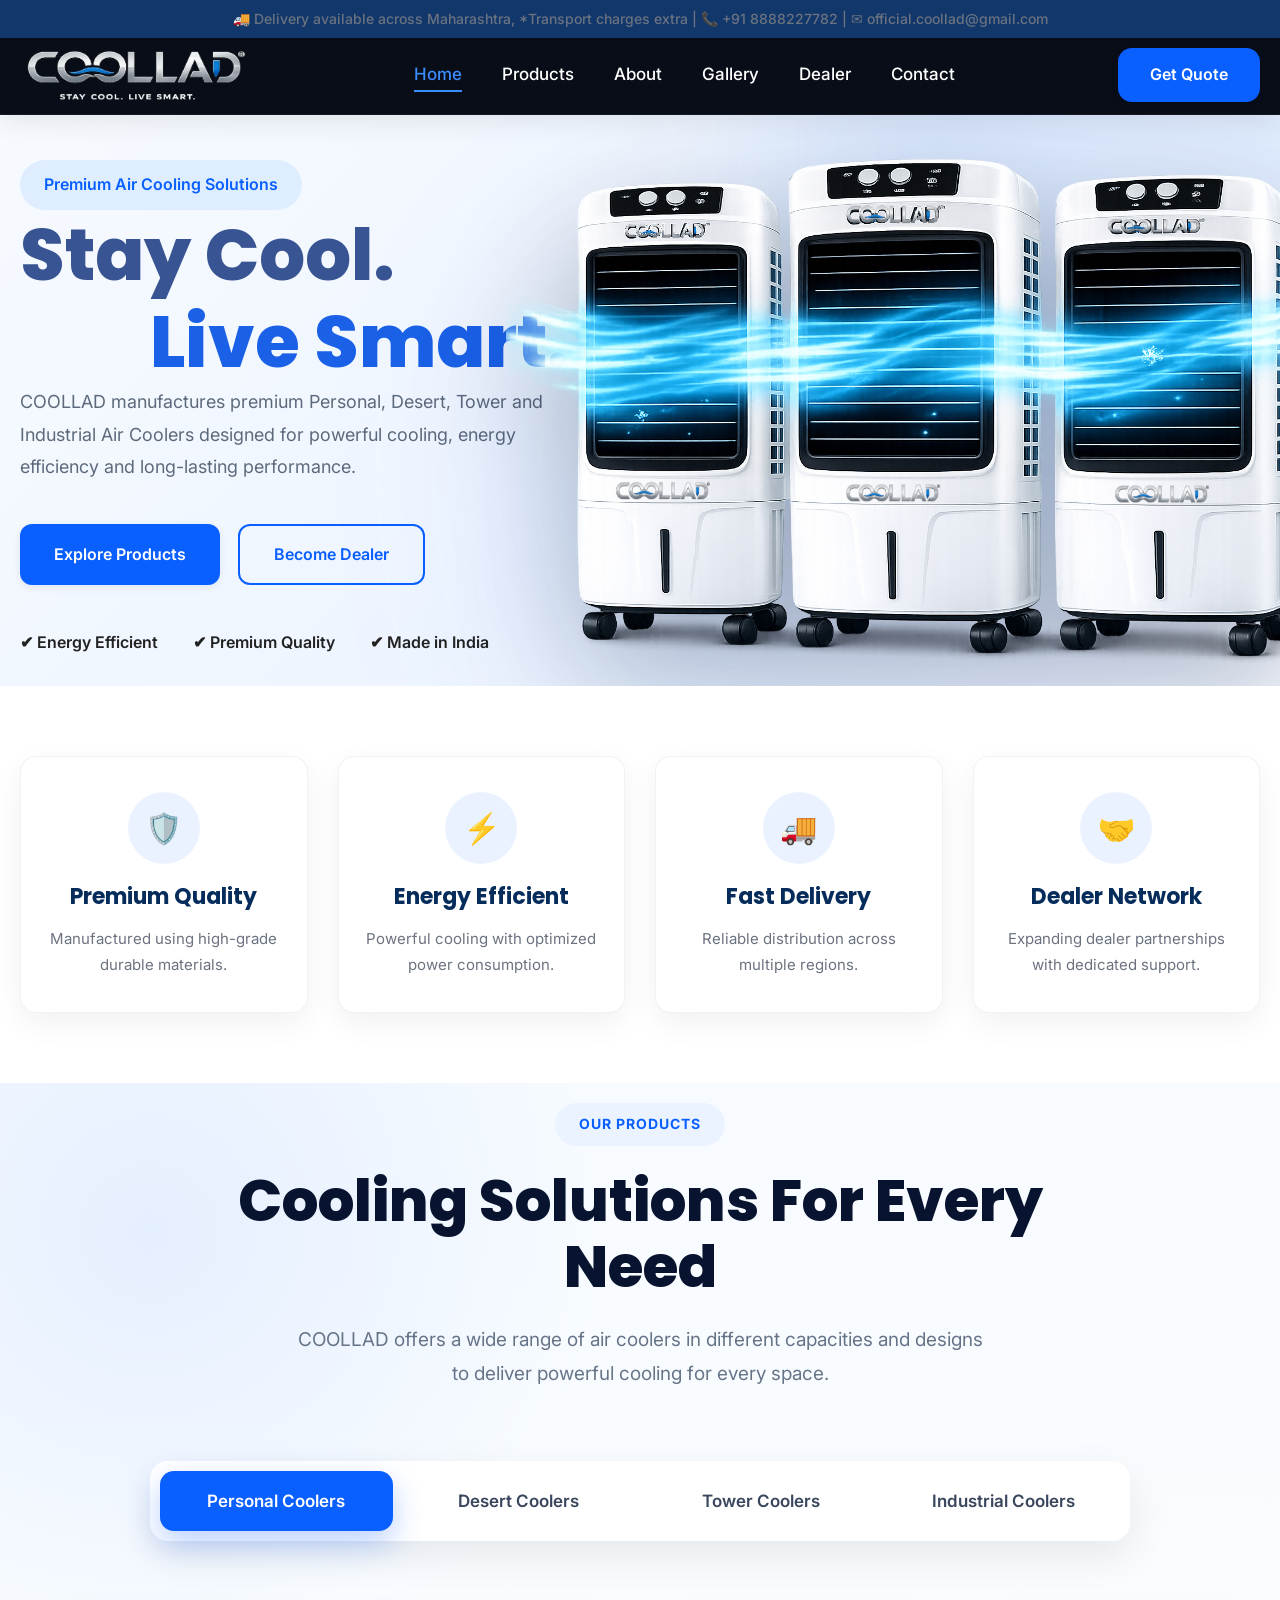
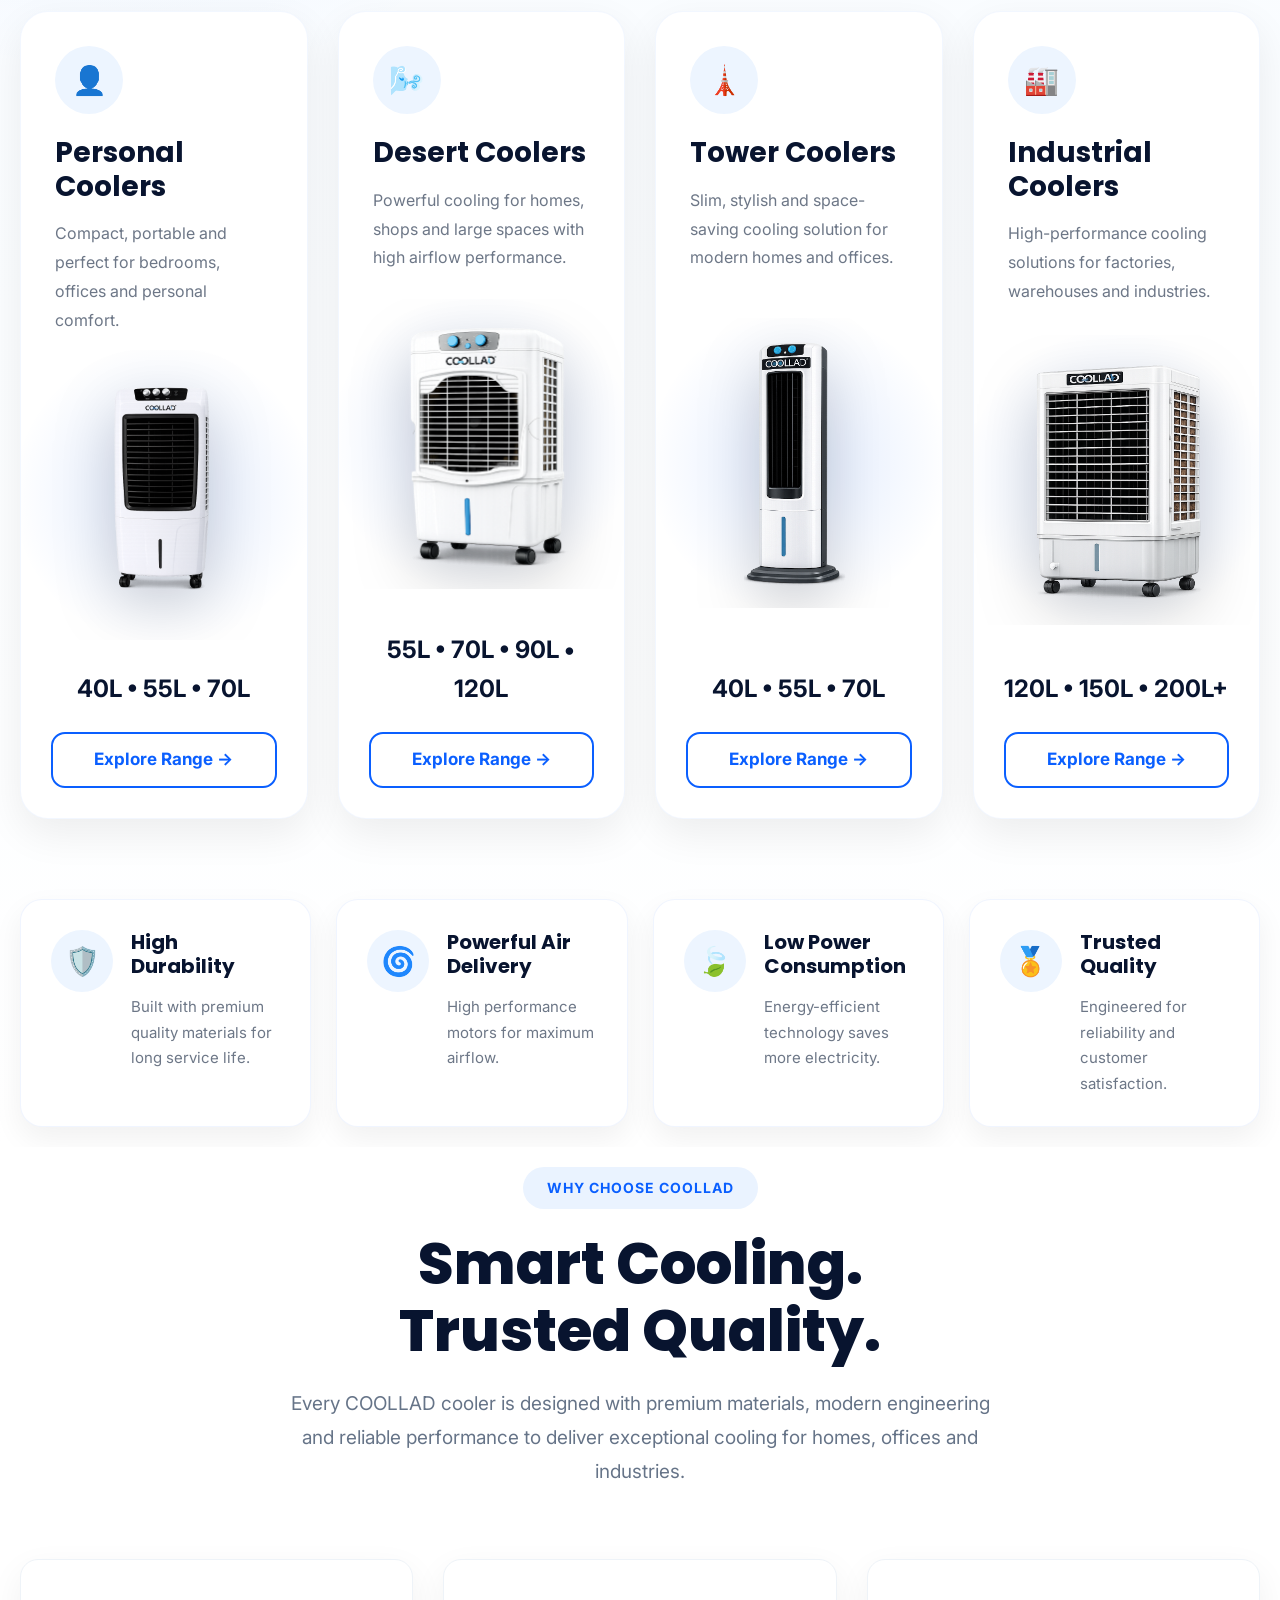
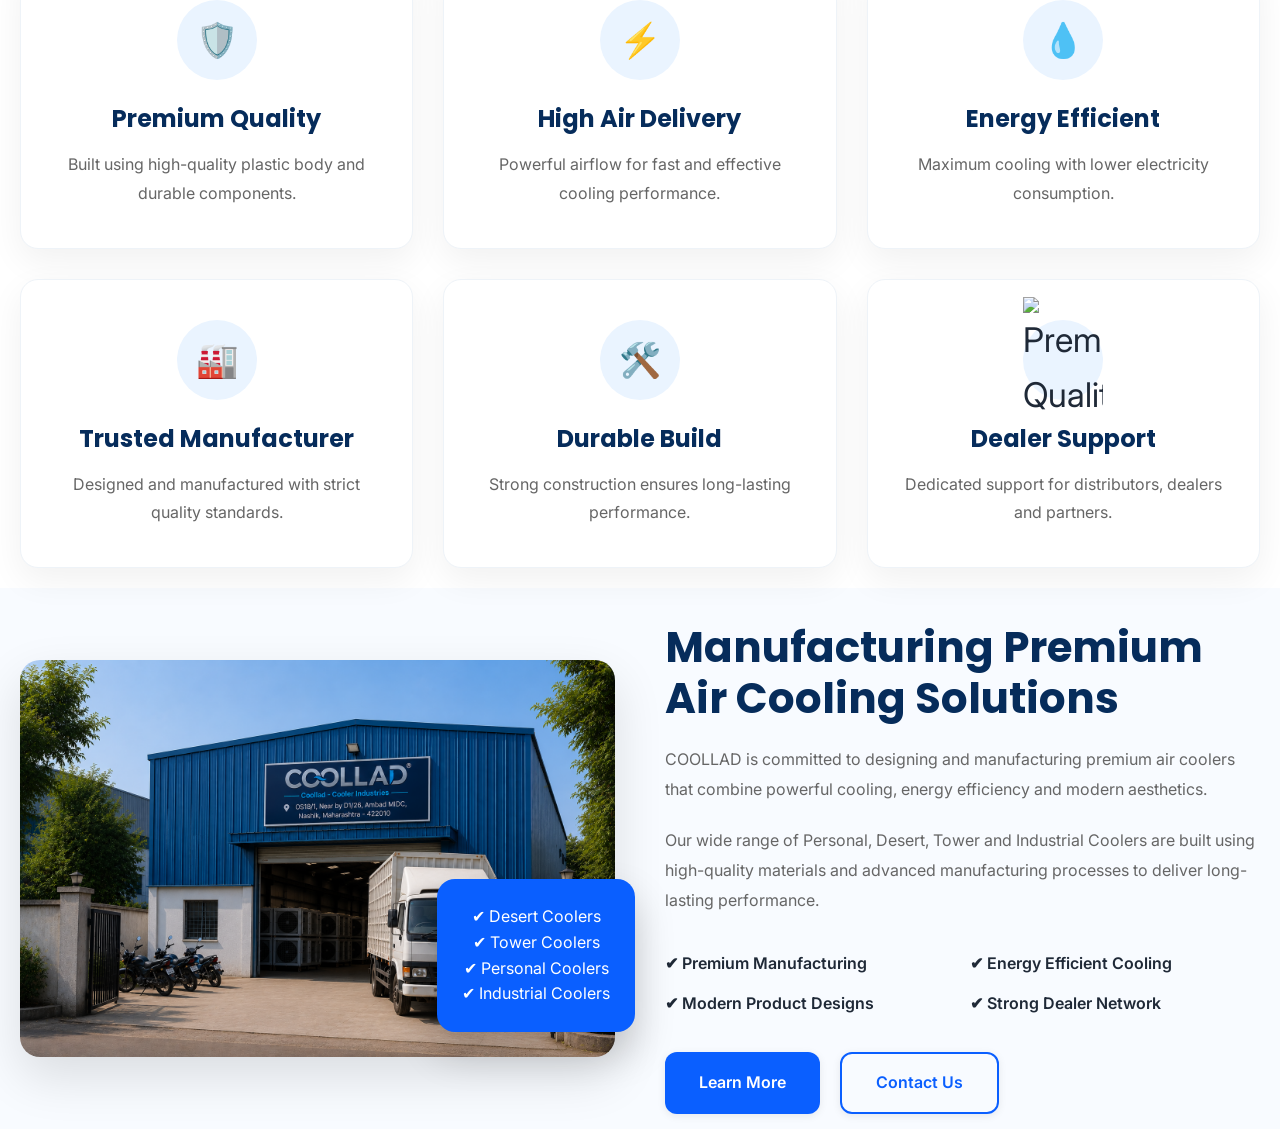
==== commit 1297e275: "Build Why Choose COOLLAD section" ====
--- a/index.html
+++ b/index.html
@@ -751,4 +751,111 @@
 
     </div>
 
+</section>
+
+<!-- =========================================
+About COOLLAD
+========================================= -->
+
+<section class="about-company">
+
+    <div class="container">
+
+        <div class="about-wrapper">
+
+            <!-- Left Side -->
+
+            <div class="about-image">
+
+                <img src="assets/images/about/company.png"
+                     alt="COOLLAD Manufacturing Facility">
+
+                <div class="experience-box">
+
+                    <span>✔ Desert Coolers</span>
+
+                    <br>
+
+                    <span>✔ Tower Coolers</span>
+
+                    <br>
+
+                    <span>✔ Personal Coolers</span>
+
+
+                    <br>
+
+                    <span>✔ Industrial Coolers</span>
+
+                </div>
+
+            </div>
+
+            <!-- Right Side -->
+
+            <div class="about-content">
+
+                <span class="">
+
+                </span>
+
+                <h2>
+
+                    Manufacturing Premium
+                    Air Cooling Solutions
+
+                </h2>
+
+                <p>
+
+                    COOLLAD is committed to designing and manufacturing
+                    premium air coolers that combine powerful cooling,
+                    energy efficiency and modern aesthetics.
+
+                </p>
+
+                <p>
+
+                    Our wide range of Personal, Desert, Tower and
+                    Industrial Coolers are built using high-quality
+                    materials and advanced manufacturing processes to
+                    deliver long-lasting performance.
+
+                </p>
+
+                <div class="about-features">
+
+                    <div>✔ Premium Manufacturing</div>
+
+                    <div>✔ Energy Efficient Cooling</div>
+
+                    <div>✔ Modern Product Designs</div>
+
+                    <div>✔ Strong Dealer Network</div>
+
+                </div>
+
+                <div class="about-buttons">
+
+                    <a href="pages/about.html" class="btn">
+
+                        Learn More
+
+                    </a>
+
+                    <a href="pages/contact.html"
+                       class="btn btn-outline">
+
+                        Contact Us
+
+                    </a>
+
+                </div>
+
+            </div>
+
+        </div>
+
+    </div>
+
 </section>
--- a/assets/css/products.css
+++ b/assets/css/products.css
@@ -11,7 +11,7 @@
 
     overflow:hidden;
 
-    padding:160px 0;
+    padding:20px 0;
 
     background:linear-gradient(180deg,#f7fbff 0%,#ffffff 100%);
 
@@ -781,7 +781,7 @@
 
 .why-choose{
 
-    padding:100px 0;
+    padding:20px 0;
 
     background:#ffffff;
 
@@ -861,4 +861,136 @@
 
     line-height:1.8;
 
+}
+
+/*
+=================================
+About Company
+=================================
+*/
+
+.about-company{
+
+    padding:15px 0;
+
+    background:#f8fbff;
+
+}
+
+.about-wrapper{
+
+    display:grid;
+
+    grid-template-columns:1fr 1fr;
+
+    gap:50px;
+
+    align-items:center;
+
+}
+
+.about-image{
+
+    position:relative;
+
+}
+
+.about-image img{
+
+    width:100%;
+
+    border-radius:20px;
+
+    display:block;
+
+    box-shadow:0 20px 50px rgba(0,0,0,.12);
+
+}
+
+.experience-box{
+
+    position:absolute;
+
+    bottom:25px;
+
+    right:-20px;
+
+    background:var(--primary-color);
+
+    color:#fff;
+
+    padding:25px;
+
+    border-radius:18px;
+
+    text-align:center;
+
+    box-shadow:0 20px 40px rgba(0,0,0,.2);
+
+}
+
+.experience-box h3{
+
+    font-size:38px;
+
+    margin-bottom:5px;
+
+}
+
+.about-content h2{
+
+    margin:20px 0;
+
+    font-size:42px;
+
+}
+
+.about-content p{
+
+    color:#666;
+
+    line-height:1.9;
+
+    margin-bottom:20px;
+
+}
+
+.about-features{
+
+    display:grid;
+
+    grid-template-columns:repeat(2,1fr);
+
+    gap:15px;
+
+    margin:35px 0;
+
+    font-weight:600;
+
+}
+
+.about-buttons{
+
+    display:flex;
+
+    gap:20px;
+
+}
+
+.btn-outline{
+
+    background:transparent;
+
+    border:2px solid var(--primary-color);
+
+    color:var(--primary-color);
+
+}
+
+.btn-outline:hover{
+
+    background:var(--primary-color);
+
+    color:#fff;
+
 }
--- a/assets/css/responsive.css
+++ b/assets/css/responsive.css
@@ -353,4 +353,44 @@
 
 }
 
+}
+
+/* About */
+
+@media(max-width:991px){
+
+.about-wrapper{
+
+grid-template-columns:1fr;
+
+}
+
+.about-features{
+
+grid-template-columns:1fr;
+
+}
+
+.about-buttons{
+
+flex-direction:column;
+
+}
+
+.experience-box{
+
+right:20px;
+
+}
+
+}
+
+@media(max-width:700px){
+
+.about-content h2{
+
+font-size:32px;
+
+}
+
 }
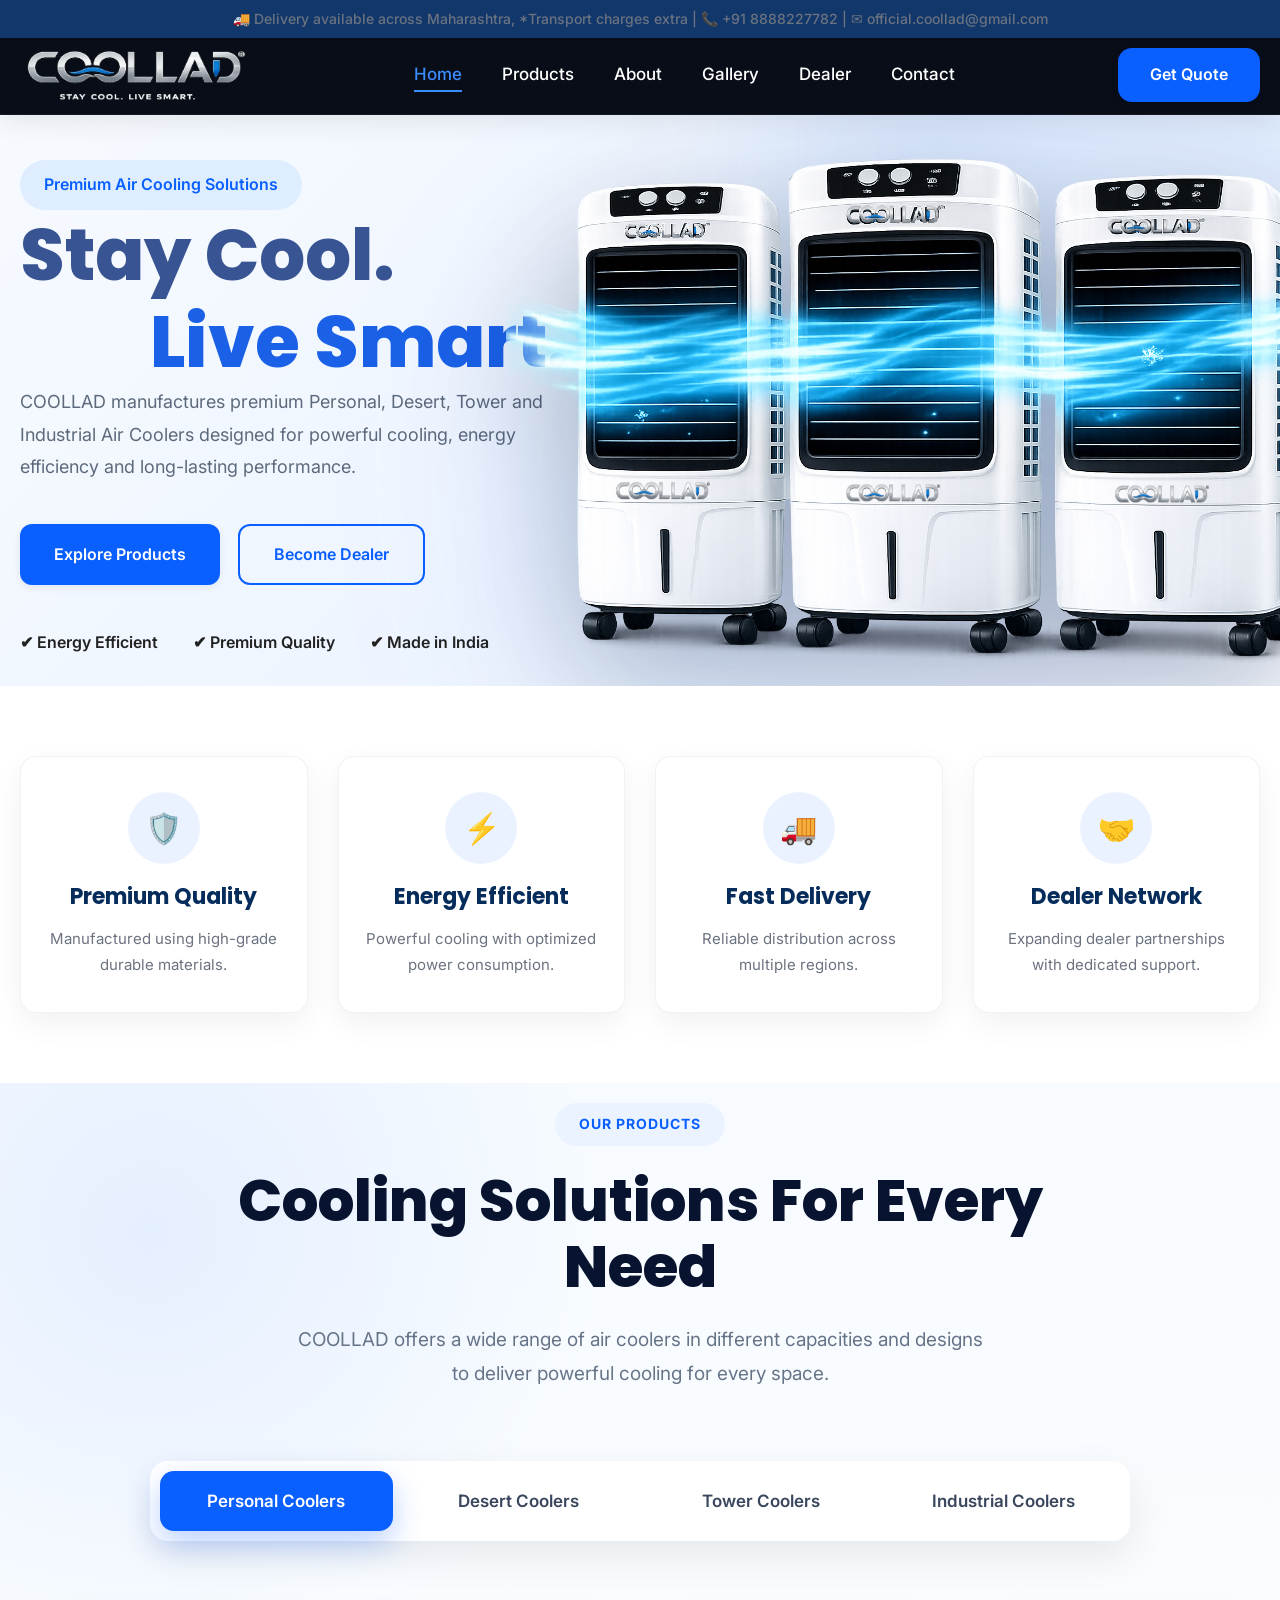
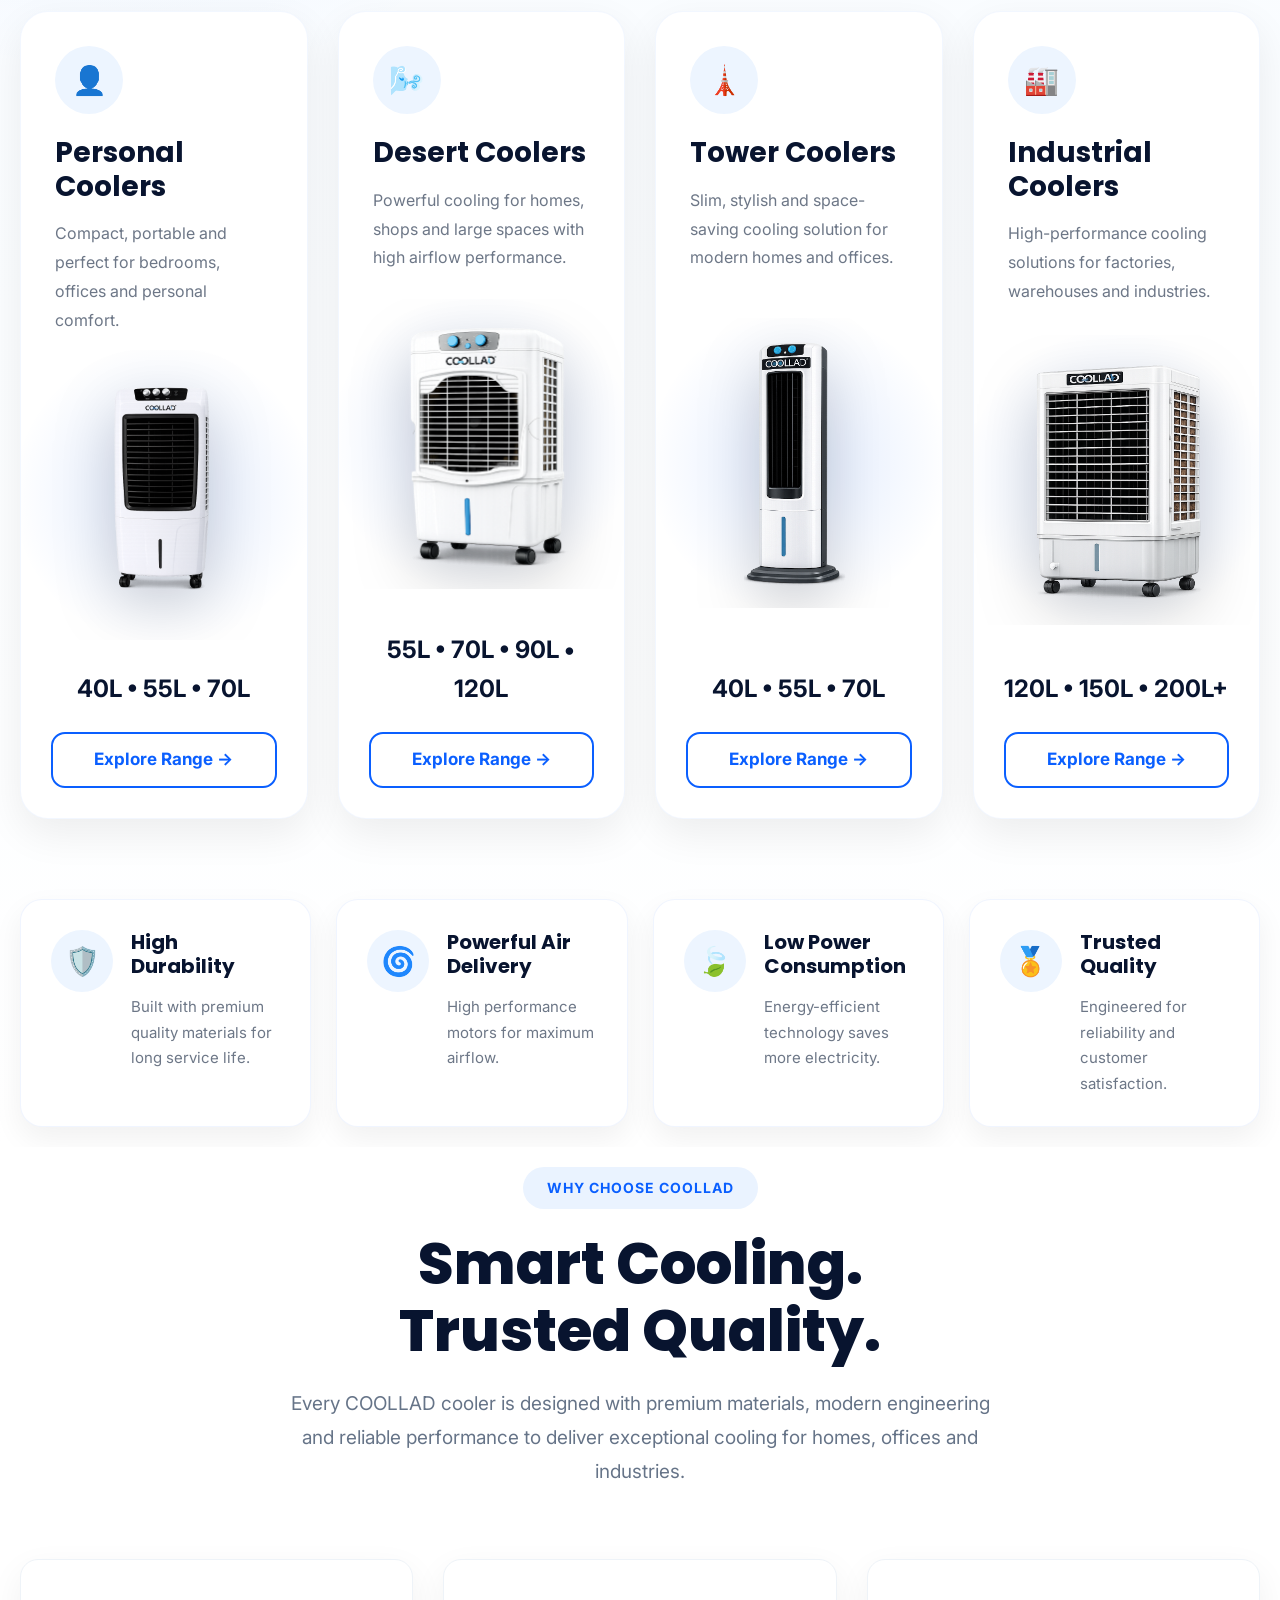
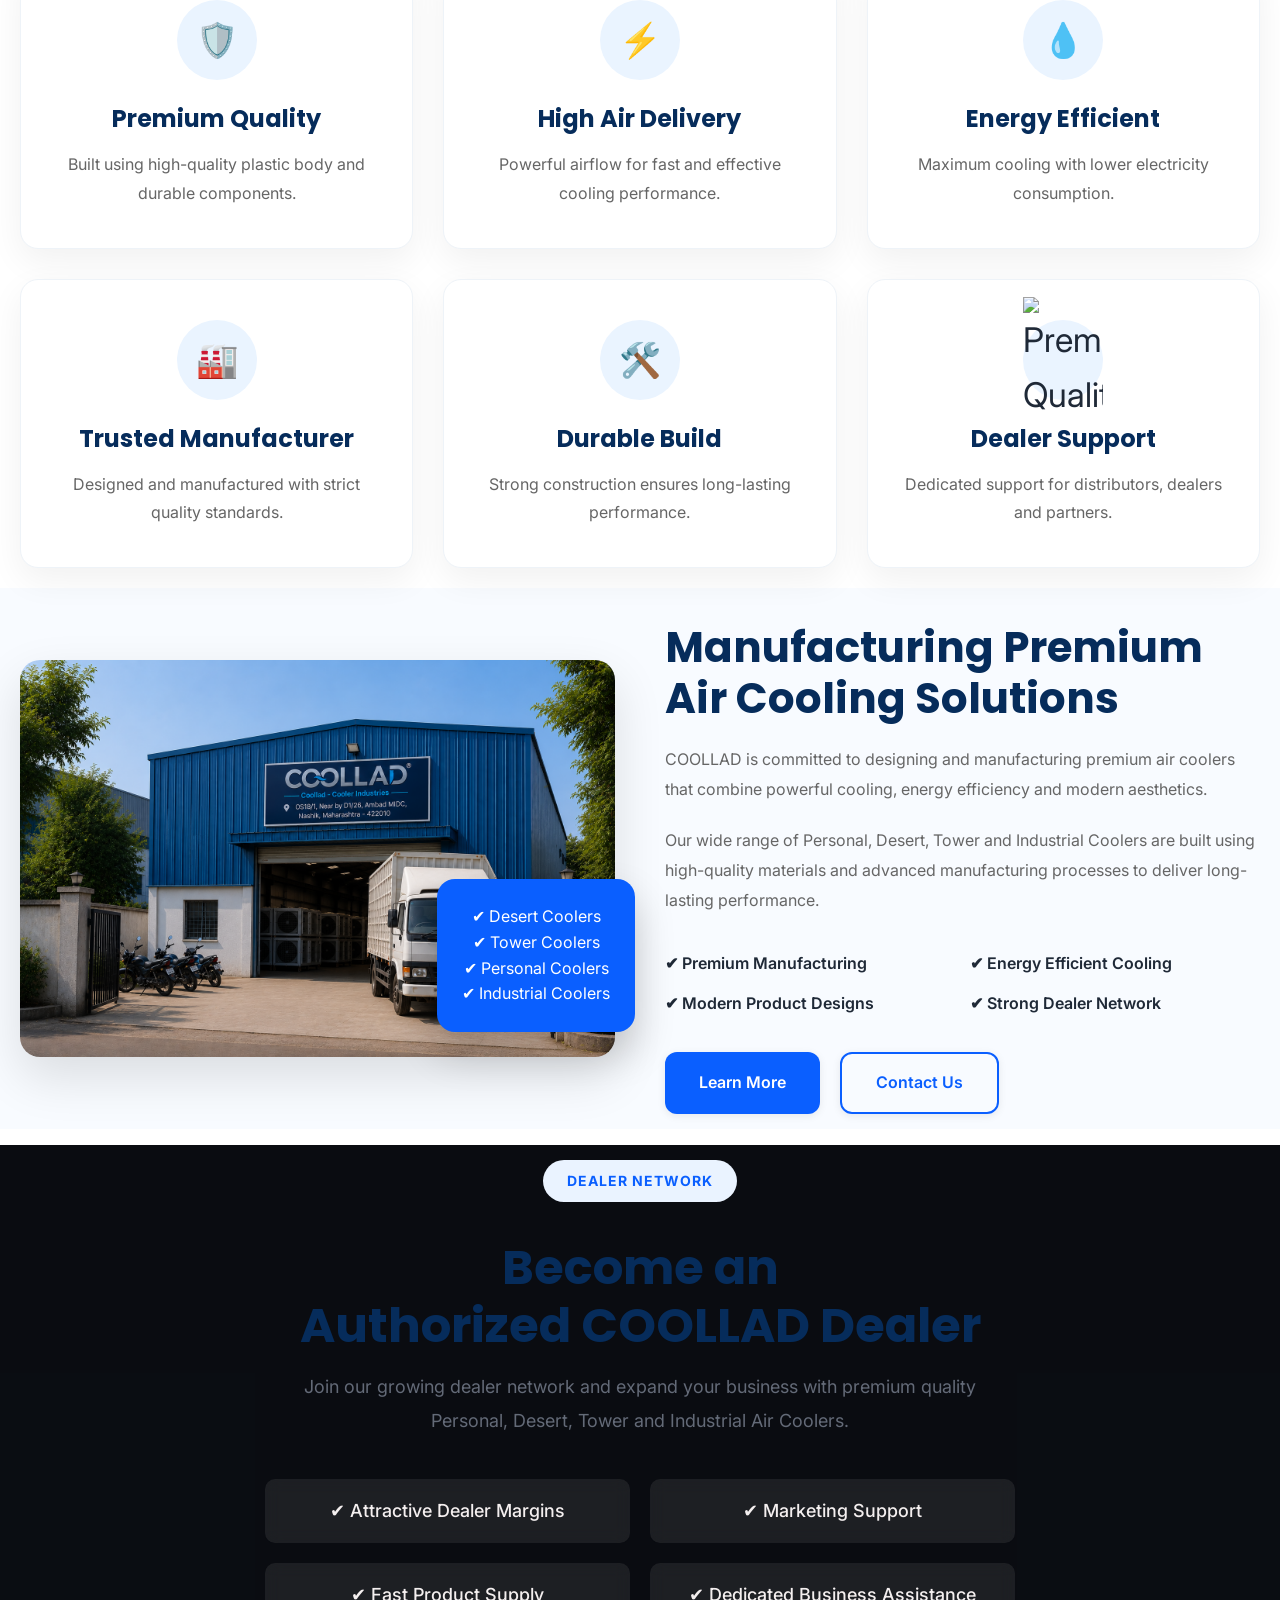
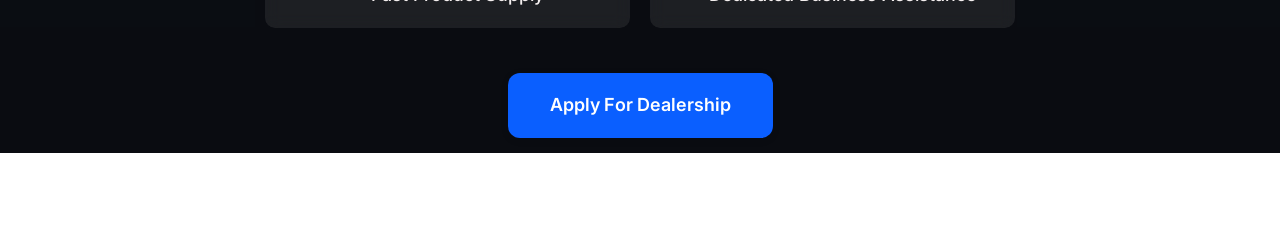
==== commit 577b9d51: "Add dealer call-to-action section" ====
--- a/index.html
+++ b/index.html
@@ -858,4 +858,64 @@
 
     </div>
 
+</section>
+
+<!-- =====================================
+Become Dealer
+====================================== -->
+
+<section class="dealer-section">
+
+    <div class="dealer-overlay">
+
+        <div class="container">
+
+            <div class="dealer-content">
+
+                <span class="section-tag">
+
+                    DEALER NETWORK
+
+                </span>
+
+                <h2>
+
+                    Become an
+                    <br>
+
+                    Authorized COOLLAD Dealer
+
+                </h2>
+
+                <p>
+
+                    Join our growing dealer network and expand your business with
+                    premium quality Personal, Desert, Tower and Industrial Air Coolers.
+
+                </p>
+
+                <div class="dealer-features">
+
+                    <div>✔ Attractive Dealer Margins</div>
+
+                    <div>✔ Marketing Support</div>
+
+                    <div>✔ Fast Product Supply</div>
+
+                    <div>✔ Dedicated Business Assistance</div>
+
+                </div>
+
+                <a href="#contact" class="btn">
+
+                    Apply For Dealership
+
+                </a>
+
+            </div>
+
+        </div>
+
+    </div>
+
 </section>
--- a/assets/css/products.css
+++ b/assets/css/products.css
@@ -993,4 +993,112 @@
 
     color:#fff;
 
+}
+
+/*
+=================================
+Dealer Section
+=================================
+*/
+
+.dealer-section{
+
+background:url("../images/dealer/dealer-bg.png");
+
+background-size:cover;
+
+background-position:center;
+
+background-repeat:no-repeat;
+
+margin-top: -80px;
+
+}
+
+.dealer-overlay{
+
+background:rgba(0, 3, 8, 0.959);
+
+padding:15px 0;
+
+}
+
+.dealer-content{
+
+max-width:750px;
+
+margin:auto;
+
+text-align:center;
+
+color:#f4efef;
+
+}
+
+.dealer-content h2{
+
+font-size:48px;
+
+margin:15px 0;
+
+line-height:1.2;
+
+}
+
+.dealer-content p{
+
+font-size:18px;
+
+line-height:1.9;
+
+opacity:.92;
+
+margin-bottom:40px;
+
+}
+
+.dealer-features{
+
+display:grid;
+
+grid-template-columns:repeat(2,1fr);
+
+gap:20px;
+
+margin-bottom:45px;
+
+font-size:18px;
+
+font-weight:500;
+
+}
+
+.dealer-features div{
+
+background:rgba(255,255,255,.08);
+
+padding:18px;
+
+border-radius:10px;
+
+backdrop-filter:blur(8px);
+
+transition:.35s;
+
+}
+
+.dealer-features div:hover{
+
+background:rgba(255,255,255,.15);
+
+transform:translateY(-5px);
+
+}
+
+.dealer-content .btn{
+
+padding:18px 42px;
+
+font-size:18px;
+
 }
--- a/assets/css/responsive.css
+++ b/assets/css/responsive.css
@@ -393,4 +393,28 @@
 
 }
 
+}
+
+/* Dealer */
+
+@media(max-width:768px){
+
+.dealer-content h2{
+
+font-size:36px;
+
+}
+
+.dealer-features{
+
+grid-template-columns:1fr;
+
+}
+
+.dealer-content p{
+
+font-size:16px;
+
+}
+
 }
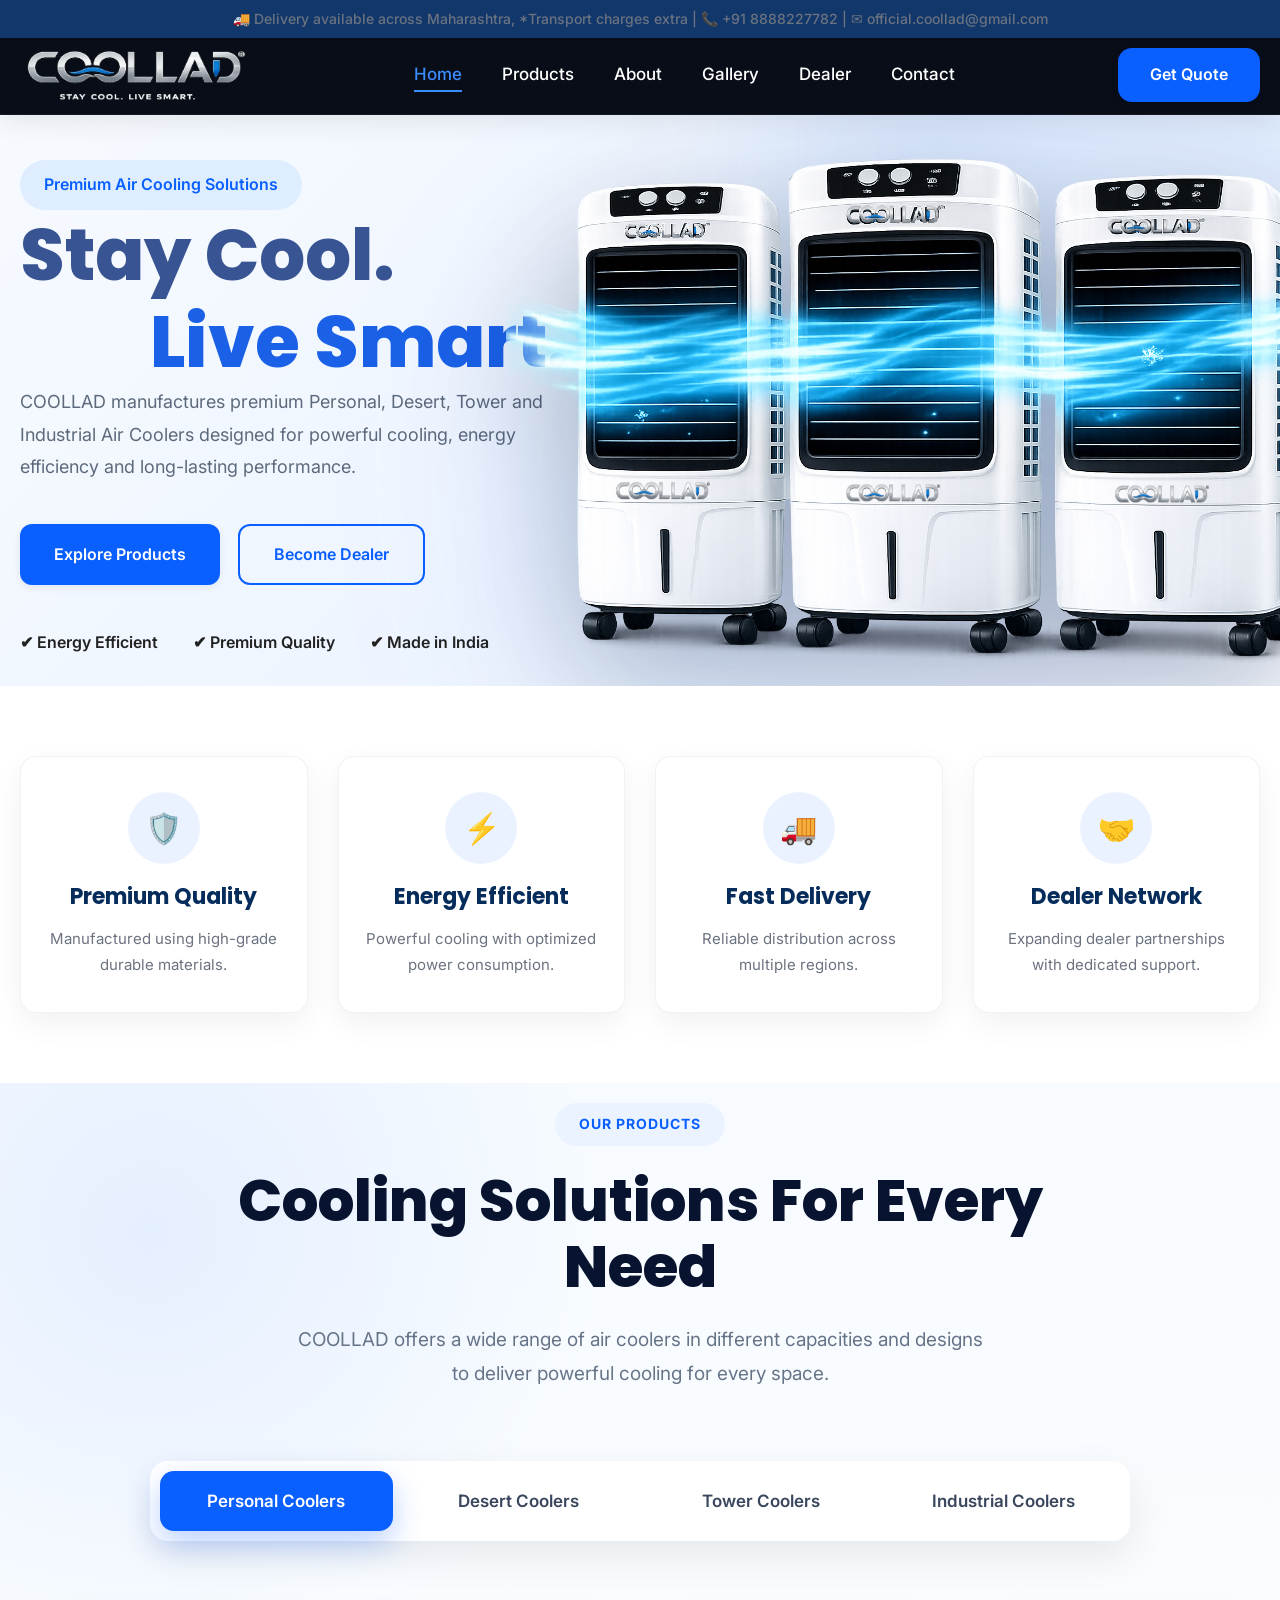
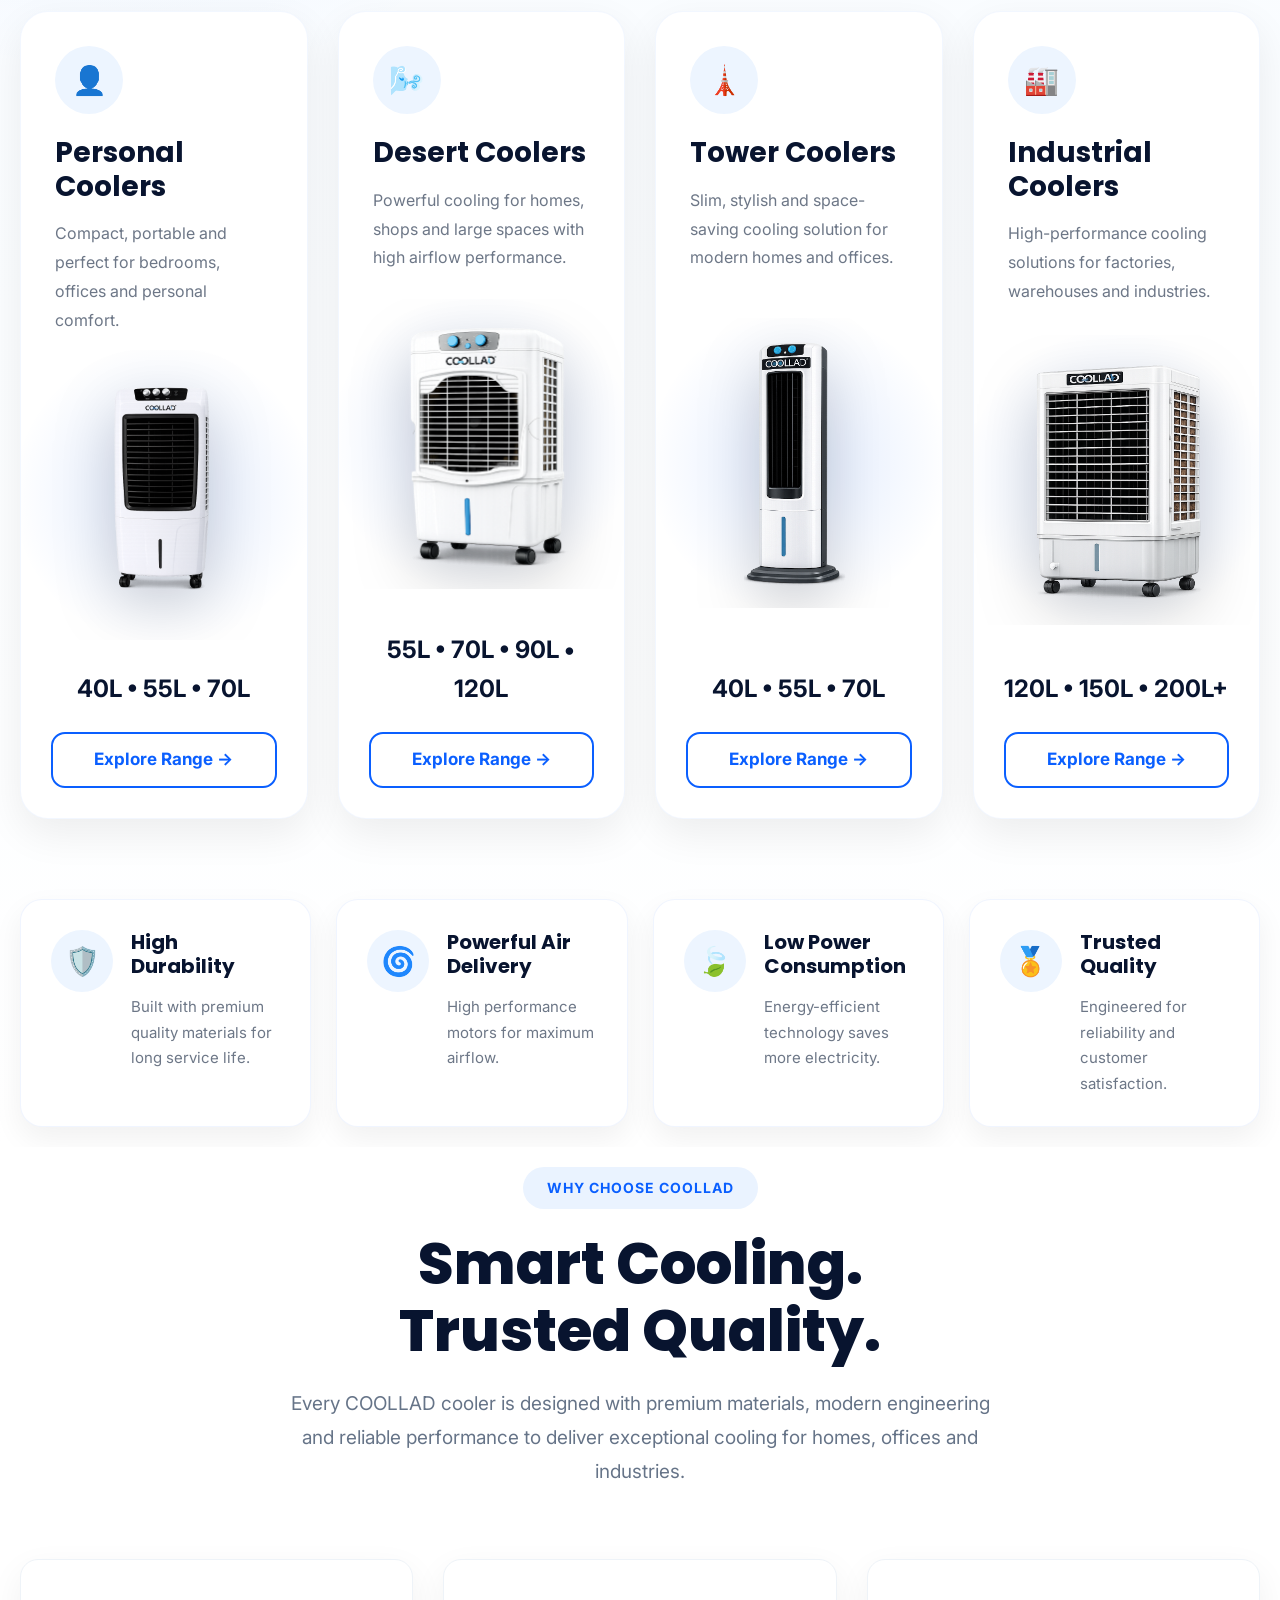
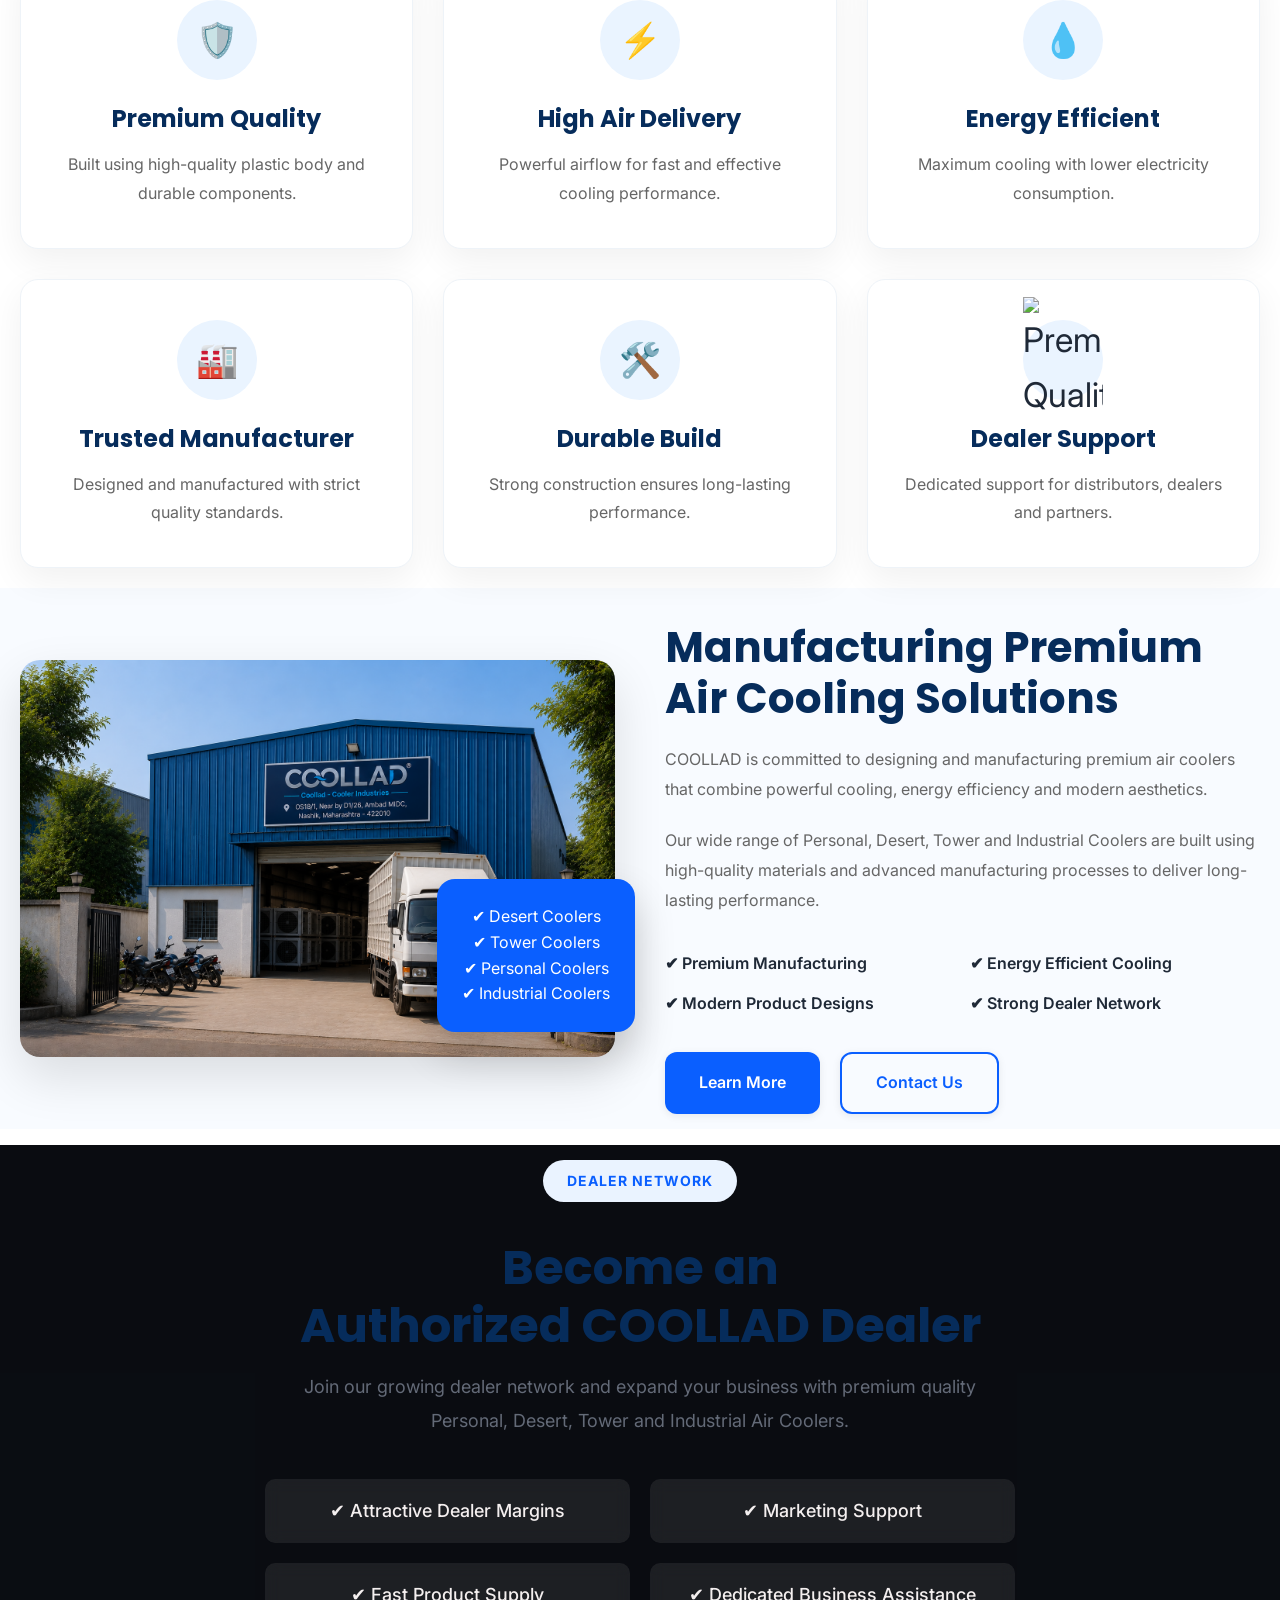
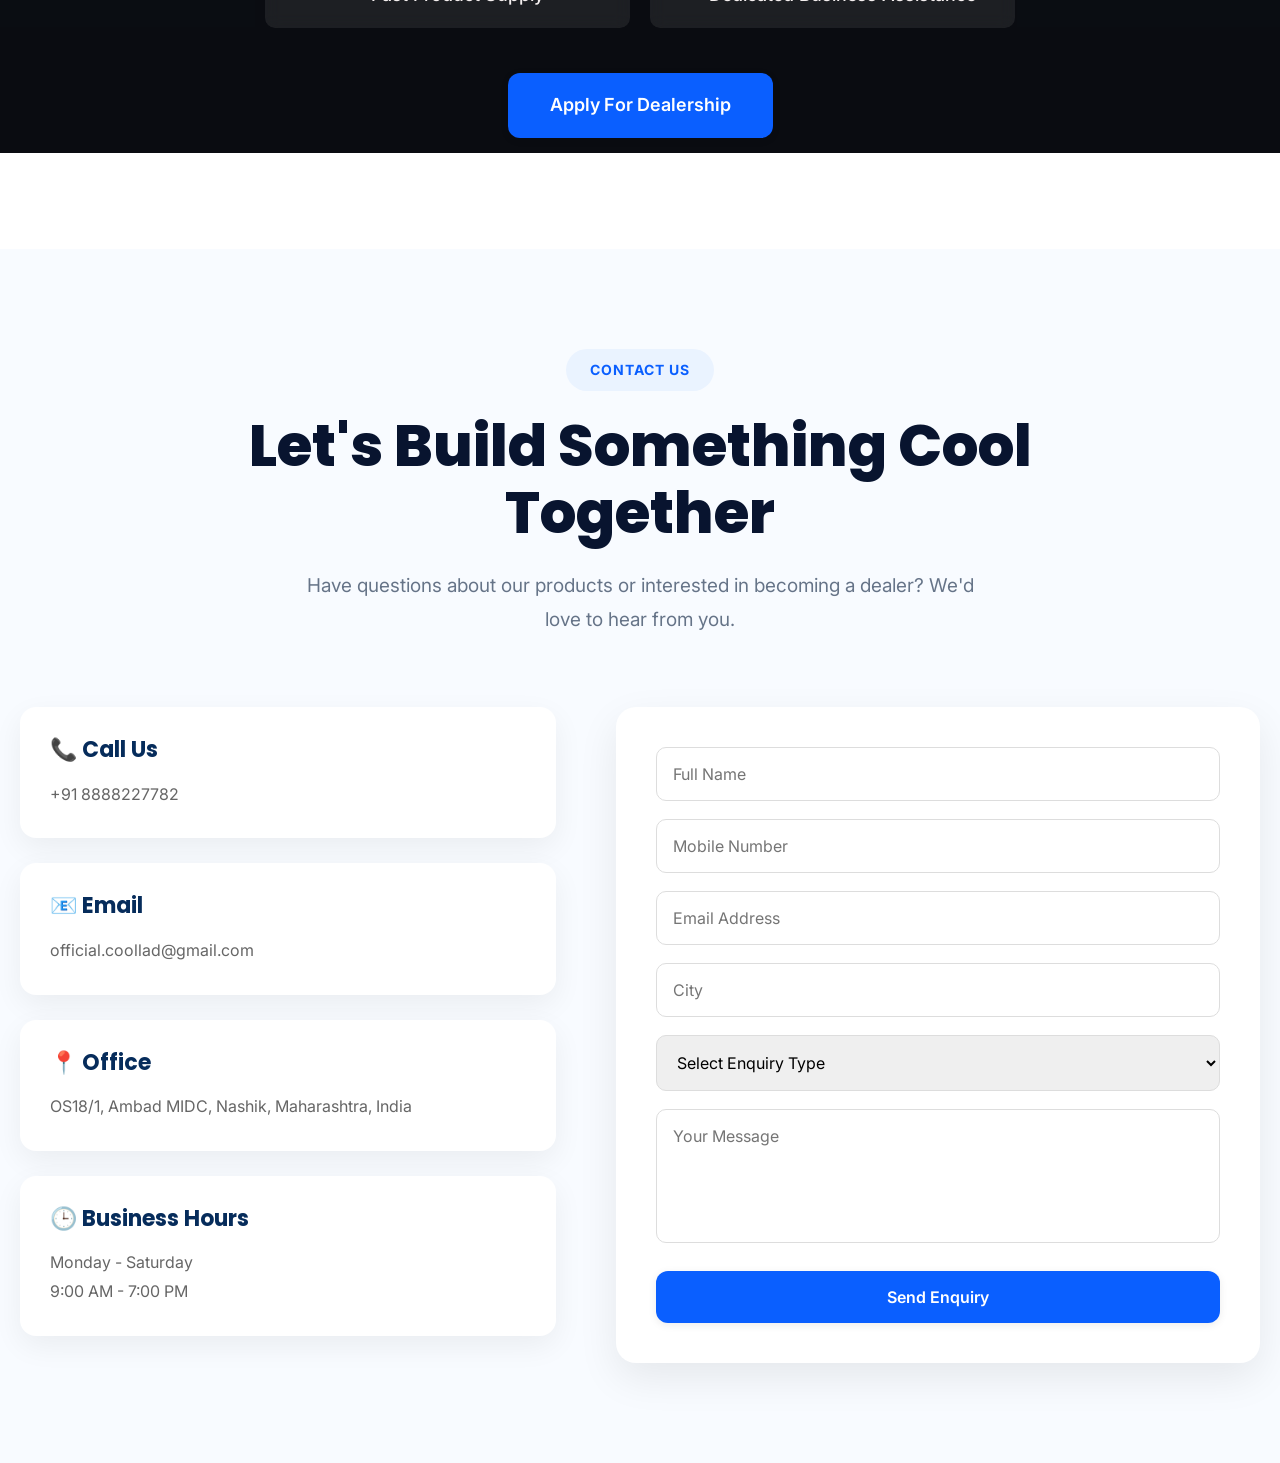
==== commit c107843d: "Build contact section" ====
--- a/index.html
+++ b/index.html
@@ -918,4 +918,156 @@
 
     </div>
 
+</section>
+
+<!-- =====================================
+Contact Section
+====================================== -->
+
+<section class="contact-section" id="contact">
+
+    <div class="container">
+
+        <div class="section-heading">
+
+            <span class="section-tag">
+
+                CONTACT US
+
+            </span>
+
+            <h2>
+
+                Let's Build Something
+                Cool Together
+
+            </h2>
+
+            <p>
+
+                Have questions about our products or interested in becoming a dealer?
+                We'd love to hear from you.
+
+            </p>
+
+        </div>
+
+        <div class="contact-wrapper">
+
+            <!-- Left -->
+
+            <div class="contact-info">
+
+                <div class="info-card">
+
+                    <h3>📞 Call Us</h3>
+
+                    <p>+91 8888227782</p>
+
+                </div>
+
+                <div class="info-card">
+
+                    <h3>📧 Email</h3>
+
+                    <p>official.coollad@gmail.com</p>
+
+                </div>
+
+                <div class="info-card">
+
+                    <h3>📍 Office</h3>
+
+                    <p>OS18/1,  Ambad MIDC, Nashik, Maharashtra, India</p>
+
+                </div>
+
+                <div class="info-card">
+
+                    <h3>🕒 Business Hours</h3>
+
+                    <p>
+
+                        Monday - Saturday<br>
+
+                        9:00 AM - 7:00 PM
+
+                    </p>
+
+                </div>
+
+            </div>
+
+            <!-- Right -->
+
+            <div class="contact-form">
+
+                <form>
+
+                    <input
+                        type="text"
+                        placeholder="Full Name"
+                        required>
+
+                    <input
+                        type="tel"
+                        placeholder="Mobile Number"
+                        required>
+
+                    <input
+                        type="email"
+                        placeholder="Email Address">
+
+                    <input
+                        type="text"
+                        placeholder="City">
+
+                    <select>
+
+                        <option>
+
+                            Select Enquiry Type
+
+                        </option>
+
+                        <option>
+
+                            Dealer Enquiry
+
+                        </option>
+
+                        <option>
+
+                            Product Enquiry
+
+                        </option>
+
+                        <option>
+
+                            Service Support
+
+                        </option>
+
+                    </select>
+
+                    <textarea
+                        rows="5"
+                        placeholder="Your Message"></textarea>
+
+                    <button
+                        type="submit"
+                        class="btn">
+
+                        Send Enquiry
+
+                    </button>
+
+                </form>
+
+            </div>
+
+        </div>
+
+    </div>
+
 </section>
--- a/assets/css/products.css
+++ b/assets/css/products.css
@@ -1101,4 +1101,142 @@
 
 font-size:18px;
 
+}
+
+/*
+=================================
+Contact
+=================================
+*/
+
+.contact-section{
+
+padding:100px 0;
+
+background:#f8fbff;
+
+}
+
+.contact-wrapper{
+
+display:grid;
+
+grid-template-columns:1fr 1.2fr;
+
+gap:60px;
+
+margin-top:60px;
+
+}
+
+.contact-info{
+
+display:flex;
+
+flex-direction:column;
+
+gap:25px;
+
+}
+
+.info-card{
+
+background:#fff;
+
+padding:30px;
+
+border-radius:16px;
+
+box-shadow:0 10px 30px rgba(0,0,0,.06);
+
+transition:.3s;
+
+}
+
+.info-card:hover{
+
+transform:translateY(-6px);
+
+}
+
+.info-card h3{
+
+margin-bottom:12px;
+
+font-size:22px;
+
+}
+
+.info-card p{
+
+color:#666;
+
+line-height:1.8;
+
+}
+
+.contact-form{
+
+background:#fff;
+
+padding:40px;
+
+border-radius:20px;
+
+box-shadow:0 15px 40px rgba(0,0,0,.08);
+
+}
+
+.contact-form form{
+
+display:flex;
+
+flex-direction:column;
+
+gap:18px;
+
+}
+
+.contact-form input,
+
+.contact-form select,
+
+.contact-form textarea{
+
+padding:16px;
+
+border:1px solid #ddd;
+
+border-radius:10px;
+
+font-size:16px;
+
+font-family:inherit;
+
+outline:none;
+
+transition:.3s;
+
+}
+
+.contact-form input:focus,
+
+.contact-form select:focus,
+
+.contact-form textarea:focus{
+
+border-color:var(--primary-color);
+
+}
+
+.contact-form textarea{
+
+resize:none;
+
+}
+
+.contact-form button{
+
+margin-top:10px;
+
 }
--- a/assets/css/responsive.css
+++ b/assets/css/responsive.css
@@ -417,4 +417,22 @@
 
 }
 
+}
+
+/* Contact */
+
+@media(max-width:991px){
+
+.contact-wrapper{
+
+grid-template-columns:1fr;
+
+}
+
+.contact-form{
+
+padding:30px;
+
+}
+
 }
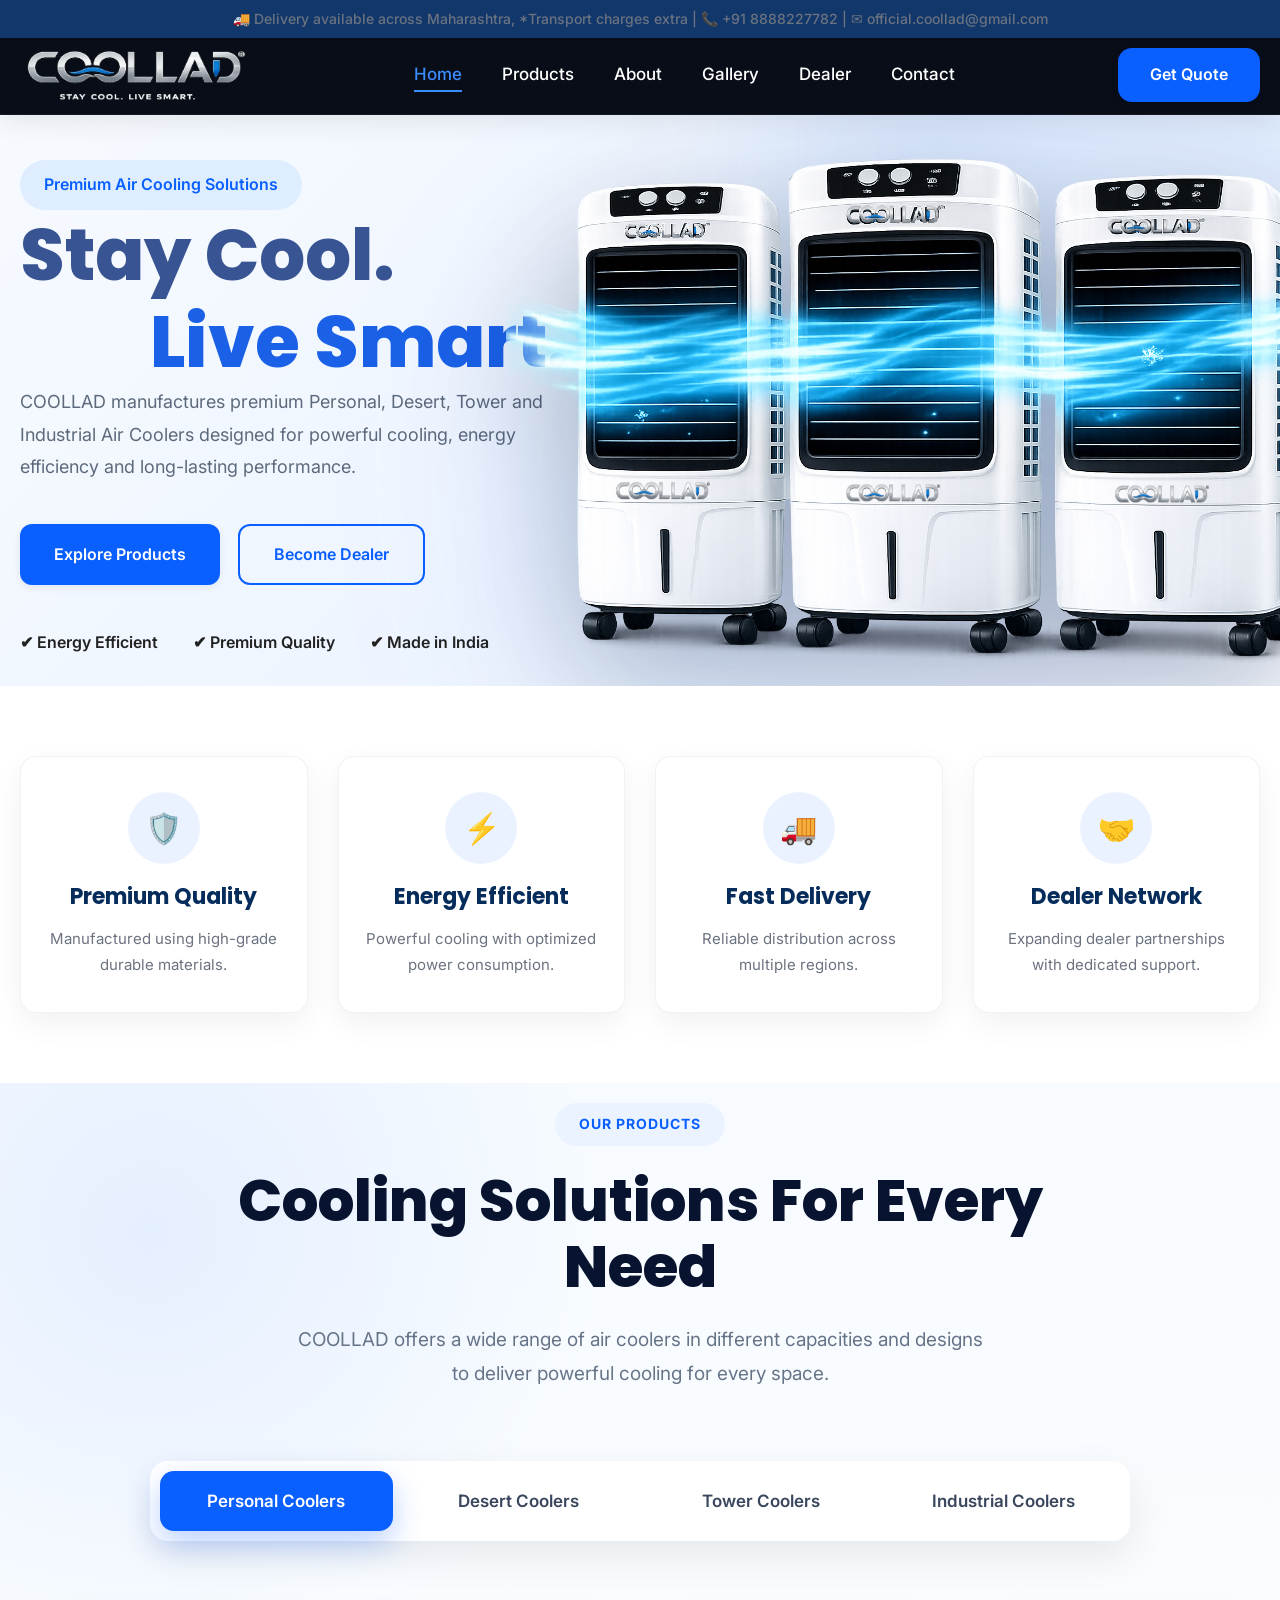
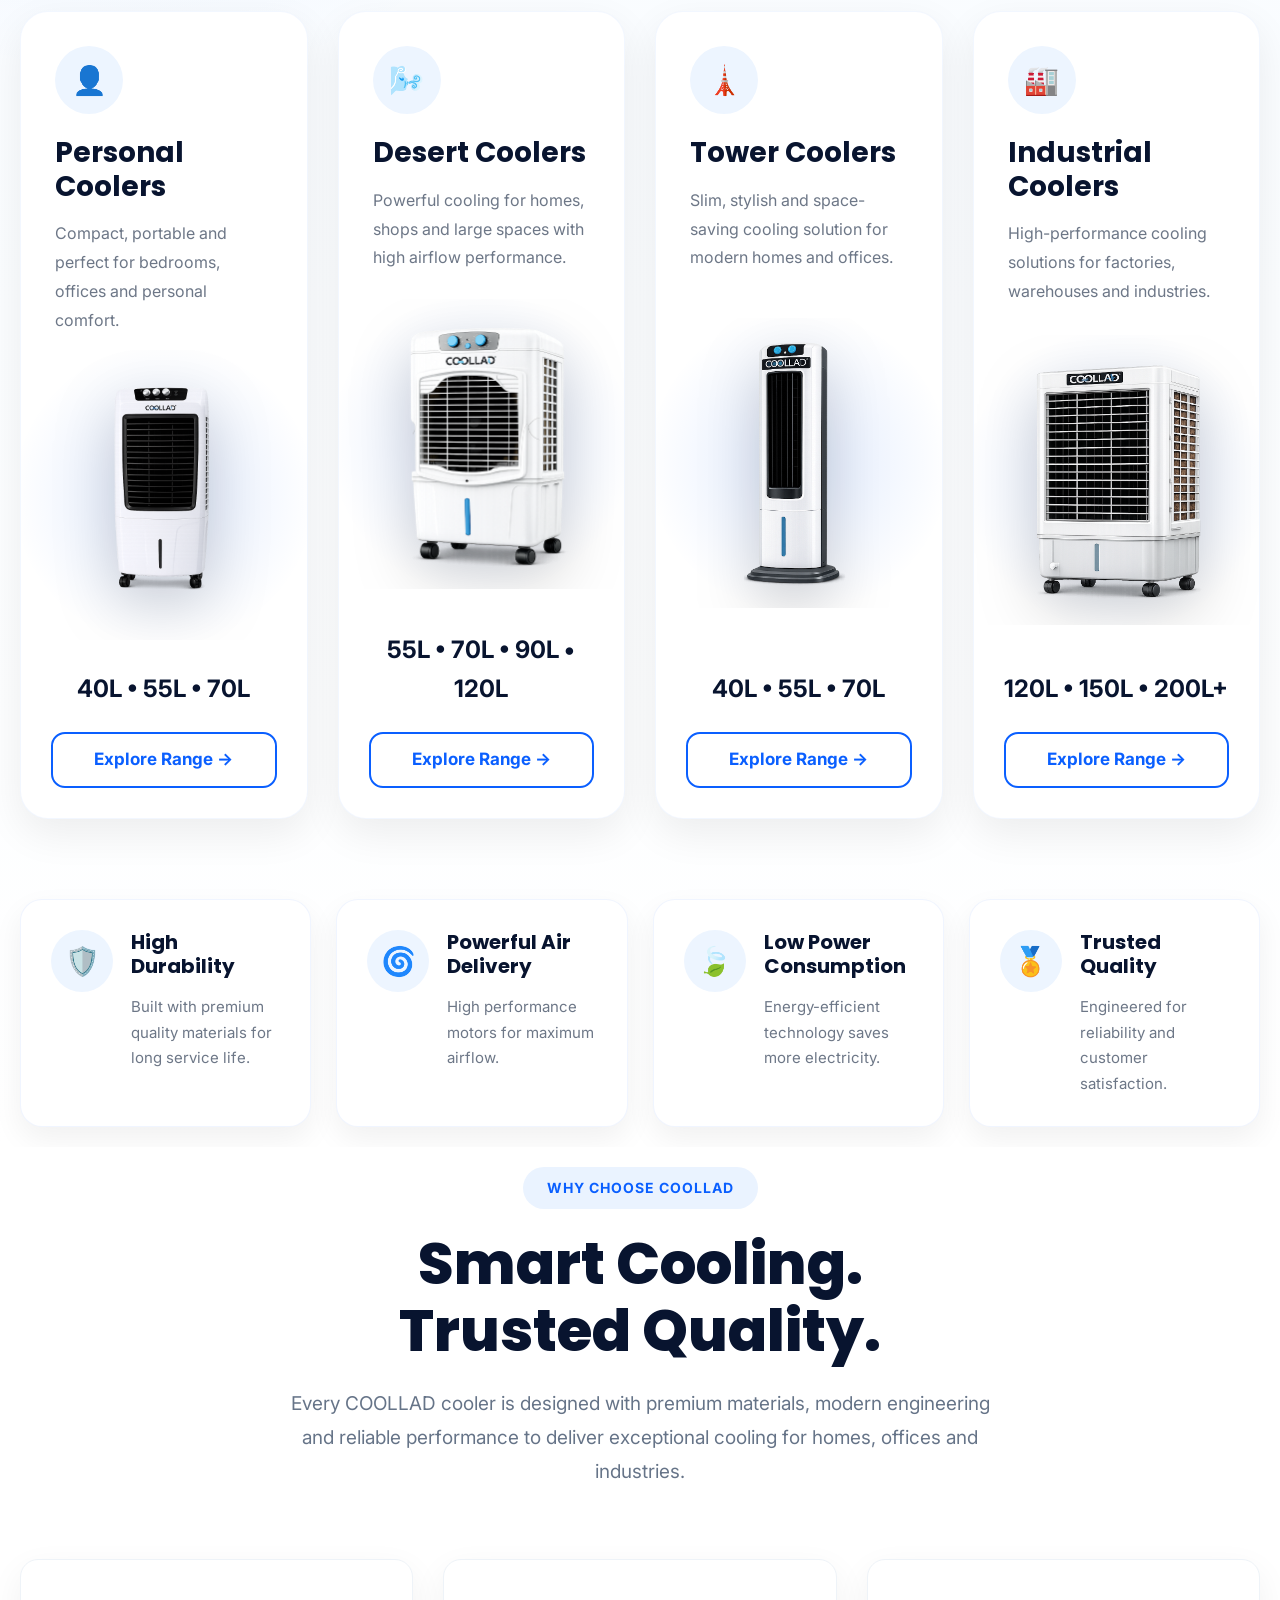
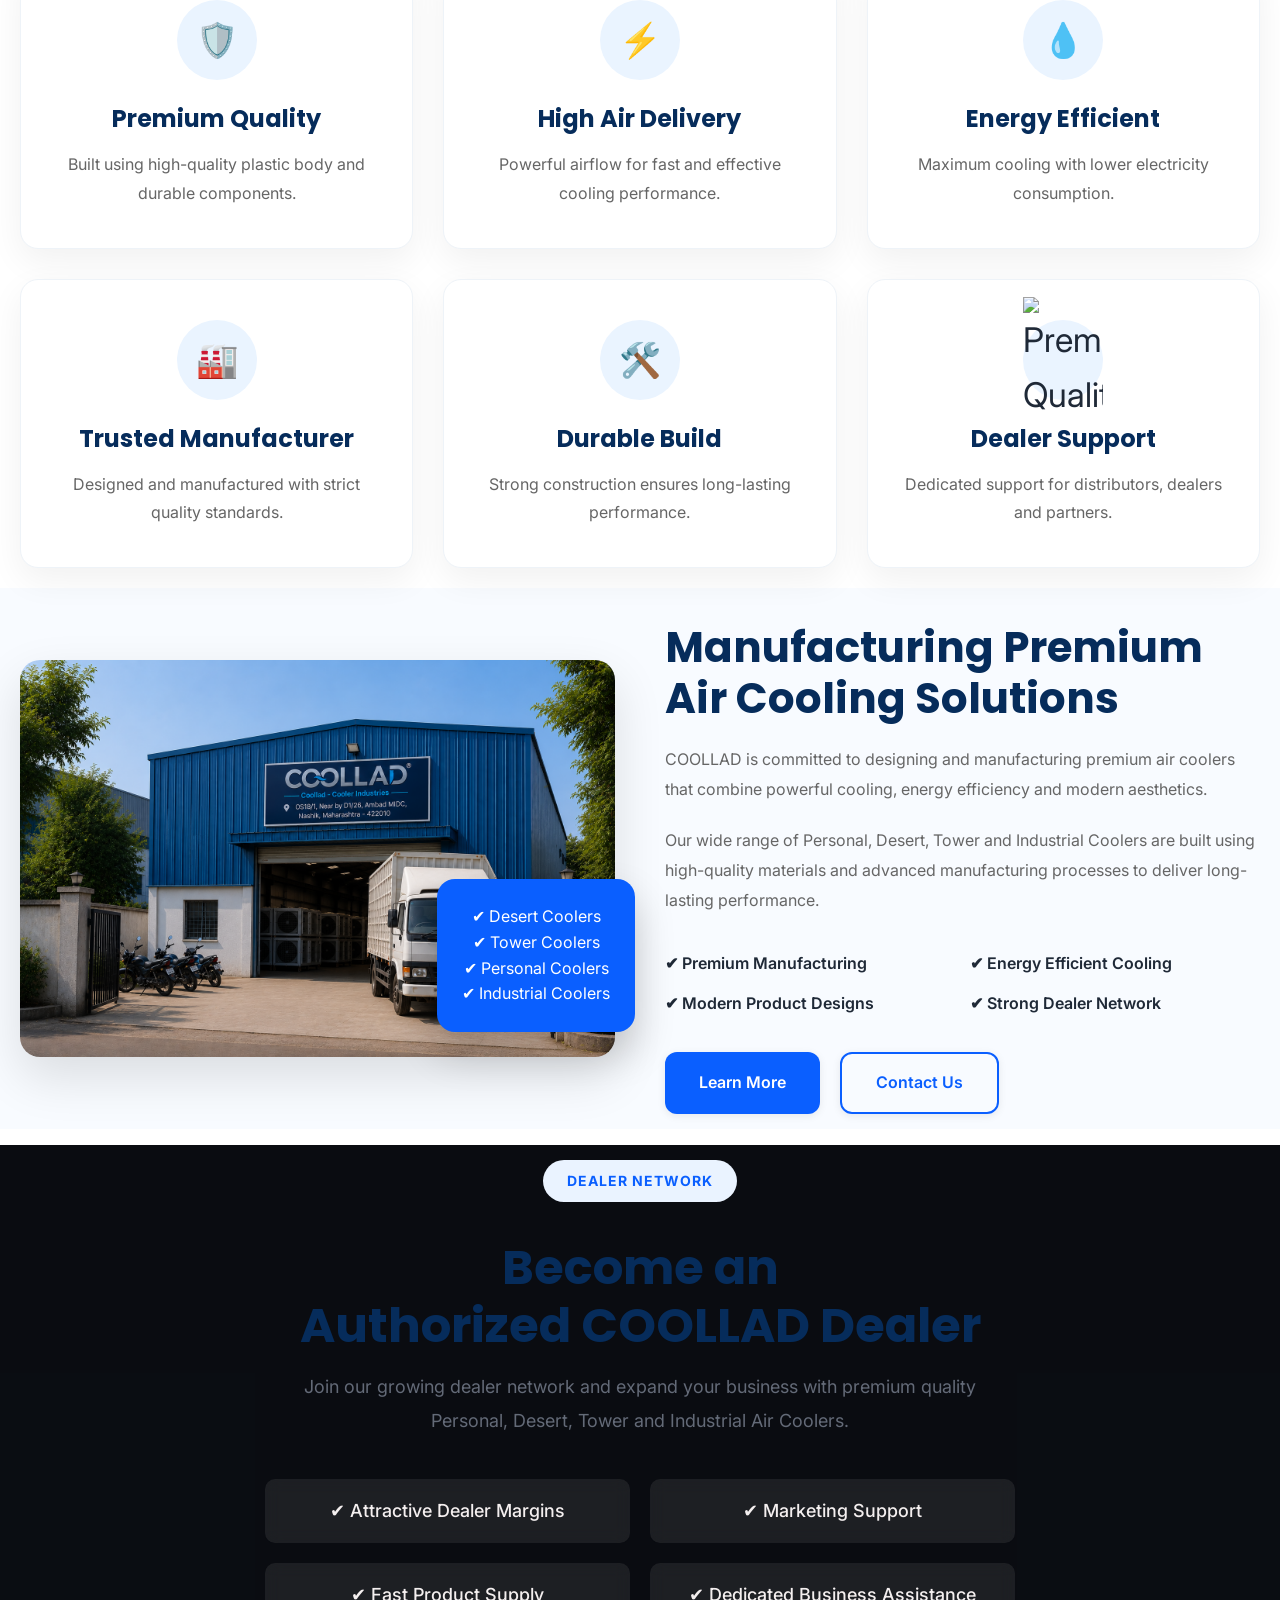
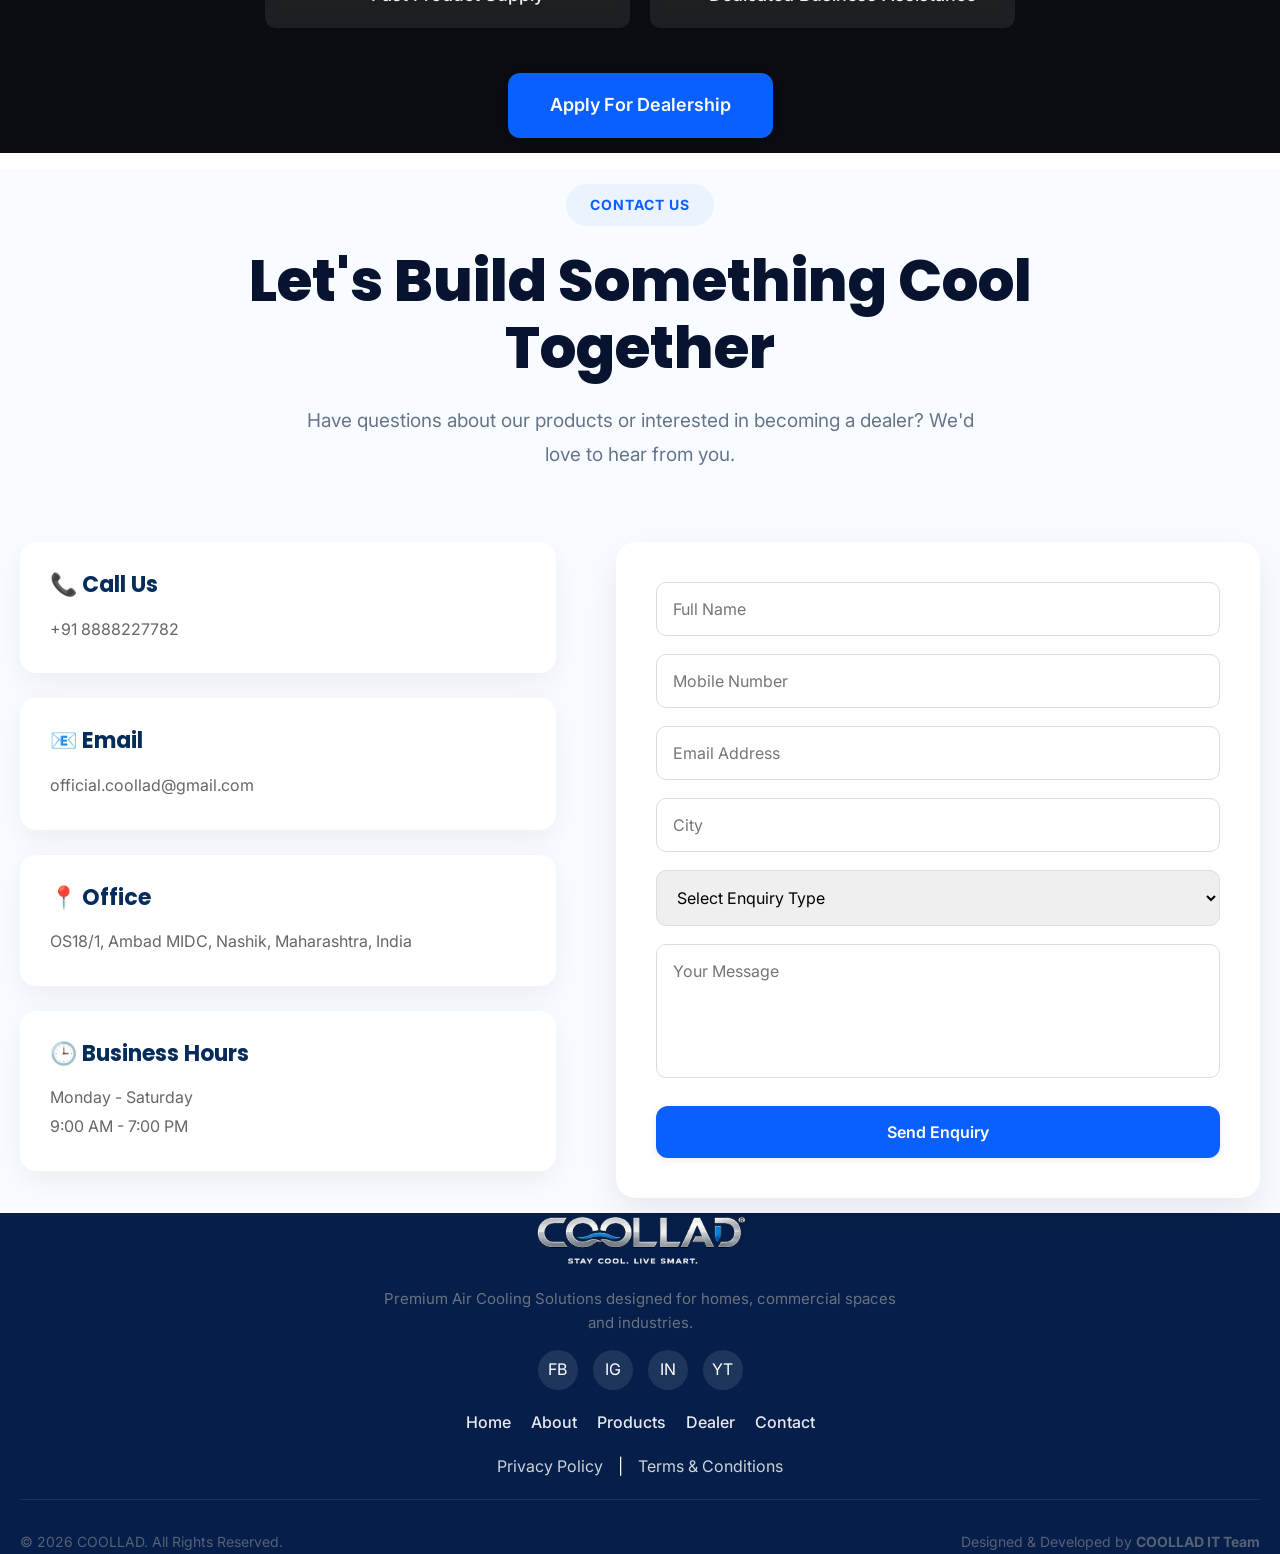
==== commit 7708ab83: "Complete homepage UI and footer" ====
--- a/index.html
+++ b/index.html
@@ -1070,4 +1070,93 @@
 
     </div>
 
-</section>+</section>
+
+<!-- =====================================
+Footer
+====================================== -->
+
+<footer class="main-footer">
+
+    <div class="container">
+
+        <div class="footer-content">
+
+            <img
+                src="assets/images/logo/logo.png"
+                alt="COOLLAD Logo"
+                class="footer-logo">
+
+            <p>
+
+                Premium Air Cooling Solutions designed for
+                homes, commercial spaces and industries.
+
+            </p>
+
+            <div class="footer-social">
+
+                <a href="#" aria-label="Facebook">FB</a>
+
+                <a href="#" aria-label="Instagram">IG</a>
+
+                <a href="#" aria-label="LinkedIn">IN</a>
+
+                <a href="#" aria-label="YouTube">YT</a>
+
+            </div>
+
+            <nav class="footer-links">
+
+                <a href="#">Home</a>
+
+                <a href="#about">About</a>
+
+                <a href="#products">Products</a>
+
+                <a href="#dealer">Dealer</a>
+
+                <a href="#contact">Contact</a>
+
+            </nav>
+
+            <div class="footer-policy">
+
+                <a href="privacy-policy.html">
+
+                    Privacy Policy
+
+                </a>
+
+                <span>|</span>
+
+                <a href="terms-and-conditions.html">
+
+                    Terms & Conditions
+
+                </a>
+
+            </div>
+
+        </div>
+
+        <div class="footer-bottom">
+
+            <p>
+
+                © 2026 COOLLAD. All Rights Reserved.
+
+            </p>
+
+            <p>
+
+                Designed & Developed by
+                <strong>COOLLAD IT Team</strong>
+
+            </p>
+
+        </div>
+
+    </div>
+
+</footer>
--- a/assets/css/products.css
+++ b/assets/css/products.css
@@ -1013,6 +1013,8 @@
 
 margin-top: -80px;
 
+margin-bottom: -80px;
+
 }
 
 .dealer-overlay{
@@ -1111,7 +1113,7 @@
 
 .contact-section{
 
-padding:100px 0;
+padding:15px 0;
 
 background:#f8fbff;
 
--- a/assets/css/footer.css
+++ b/assets/css/footer.css
@@ -0,0 +1,175 @@
+/*
+=================================
+Footer
+=================================
+*/
+
+.main-footer{
+
+background:#051f4a;
+
+color:#fff;
+
+.main-footer{
+
+padding:45px 0 15px;
+
+}
+
+text-align:center;
+
+}
+
+.footer-logo{
+
+display:block;
+
+width:220px;
+
+margin:0 auto 20px;
+
+}
+
+.footer-content h3{
+
+font-size:24px;
+
+margin-bottom:8px;
+
+}
+
+.footer-content p{
+
+margin:0 auto 15px;
+
+max-width:520px;
+
+line-height:1.6;
+
+font-size:15px;
+
+}
+
+.footer-social{
+
+display:flex;
+
+justify-content:center;
+
+gap:15px;
+
+margin-bottom:20px;
+
+}
+
+.footer-social a{
+
+width:40px;
+
+height:40px;
+
+display:flex;
+
+align-items:center;
+
+justify-content:center;
+
+background:rgba(255,255,255,.1);
+
+border-radius:50%;
+
+color:#fff;
+
+transition:.3s;
+
+}
+
+.footer-social a:hover{
+
+background:var(--primary-color);
+
+transform:translateY(-4px);
+
+}
+
+.footer-links{
+
+display:flex;
+
+justify-content:center;
+
+flex-wrap:wrap;
+
+gap:20px;
+
+margin-bottom:18px;
+
+}
+
+.footer-links a{
+
+color:#fff;
+
+opacity:.9;
+
+font-weight:500;
+
+transition:.3s;
+
+}
+
+.footer-links a:hover{
+
+color:var(--primary-color);
+
+}
+
+.footer-policy{
+
+display:flex;
+
+justify-content:center;
+
+align-items:center;
+
+gap:15px;
+
+margin-bottom:20px;
+
+flex-wrap:wrap;
+
+}
+
+.footer-policy a{
+
+color:#fff;
+
+opacity:.8;
+
+}
+
+.footer-policy a:hover{
+
+color:var(--primary-color);
+
+}
+
+.footer-bottom{
+
+border-top:1px solid rgba(255,255,255,.1);
+
+padding-top:15px;
+
+font-size:14px;
+
+opacity:.8;
+
+display:flex;
+
+justify-content:space-between;
+
+flex-wrap:wrap;
+
+gap:10px;
+
+}
--- a/assets/css/responsive.css
+++ b/assets/css/responsive.css
@@ -435,4 +435,34 @@
 
 }
 
+}
+
+/* Footer */
+
+@media(max-width:768px){
+
+.footer-links{
+
+flex-direction:column;
+
+gap:18px;
+
+}
+
+.footer-policy{
+
+flex-direction:column;
+
+gap:10px;
+
+}
+
+.footer-bottom{
+
+flex-direction:column;
+
+text-align:center;
+
+}
+
 }
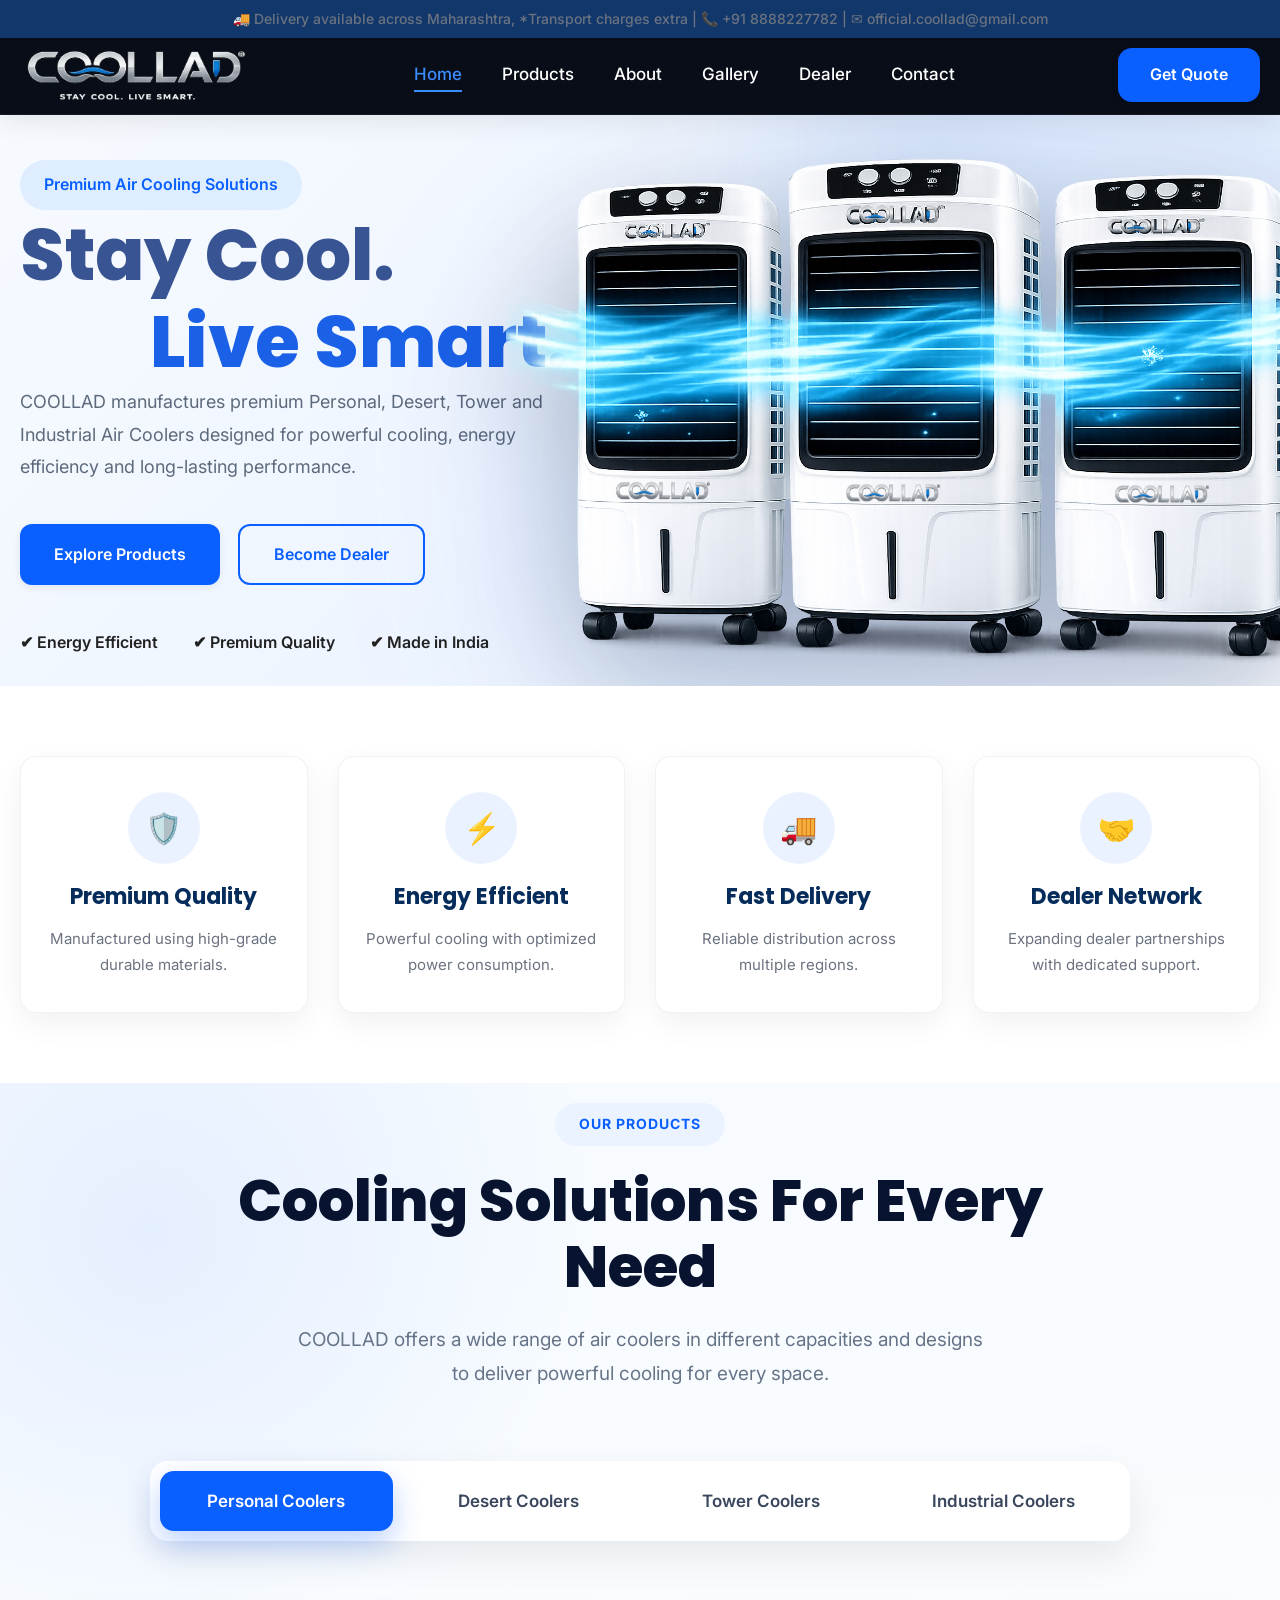
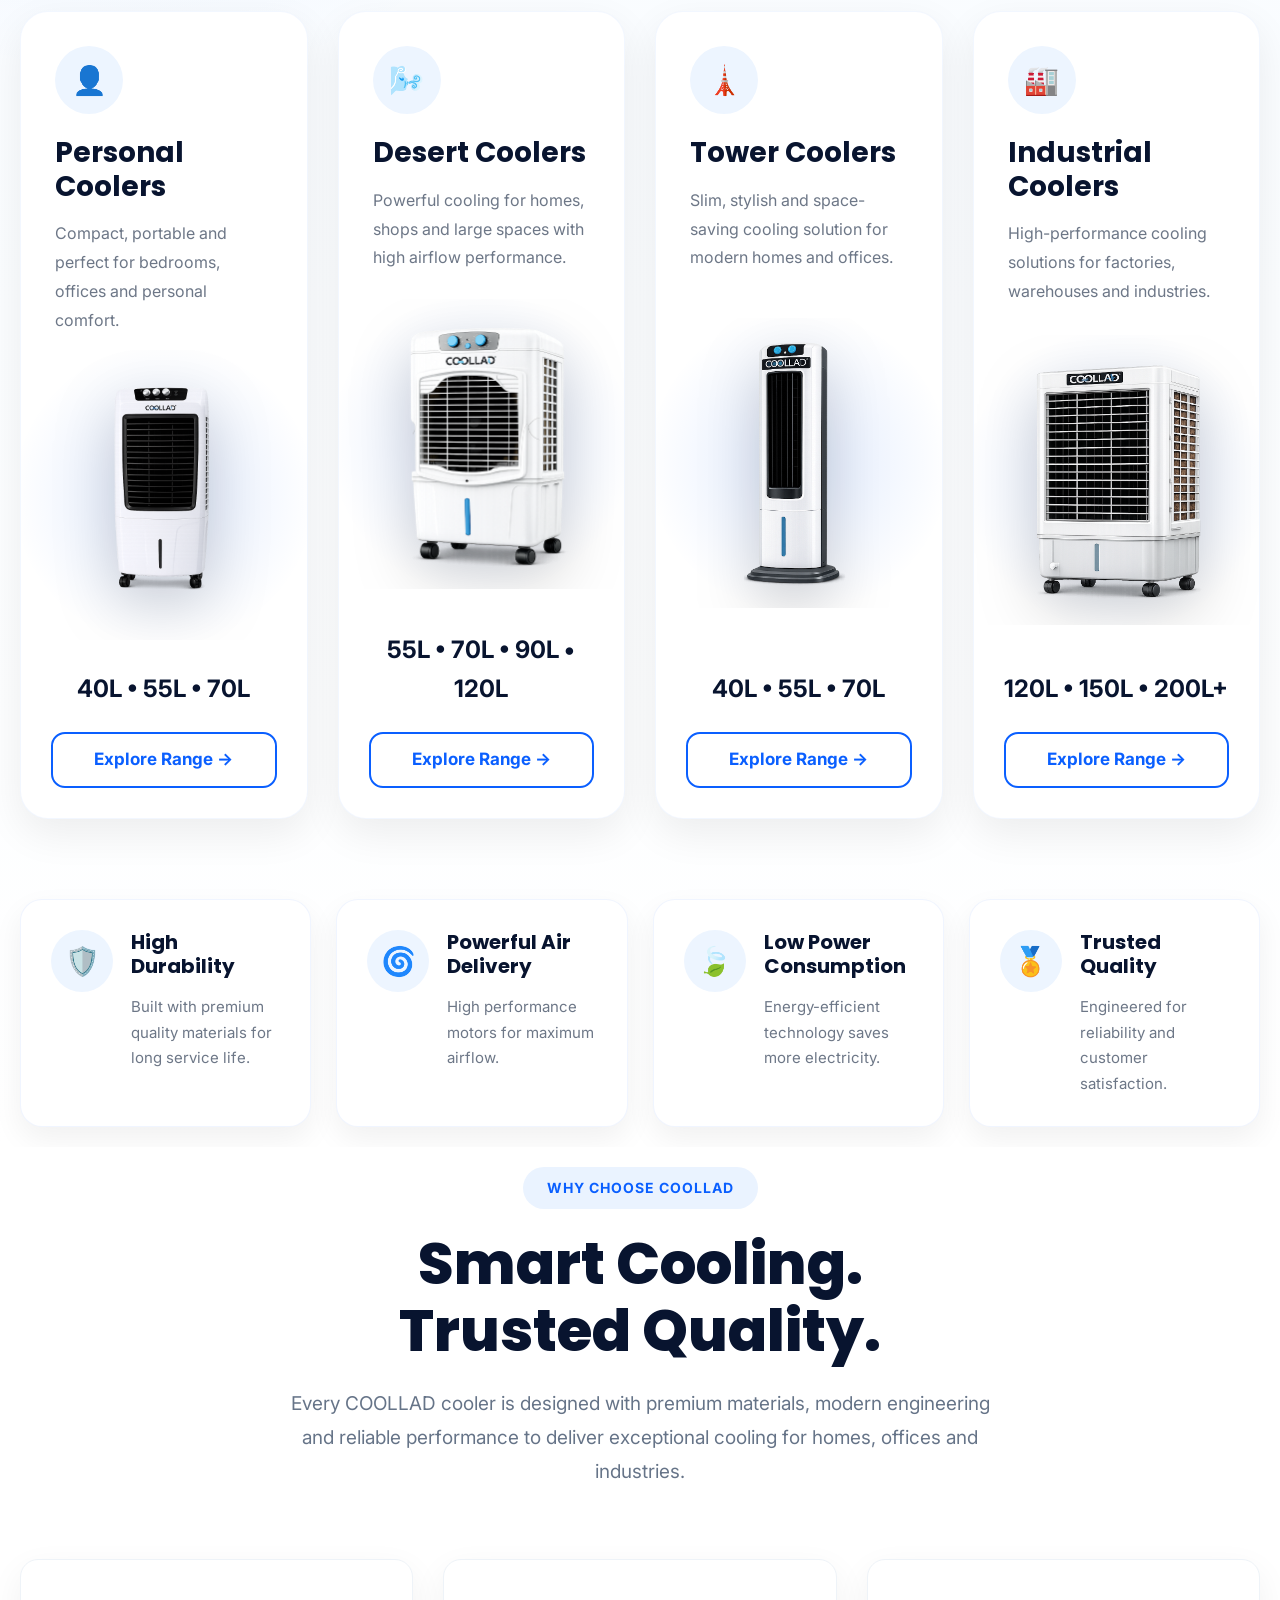
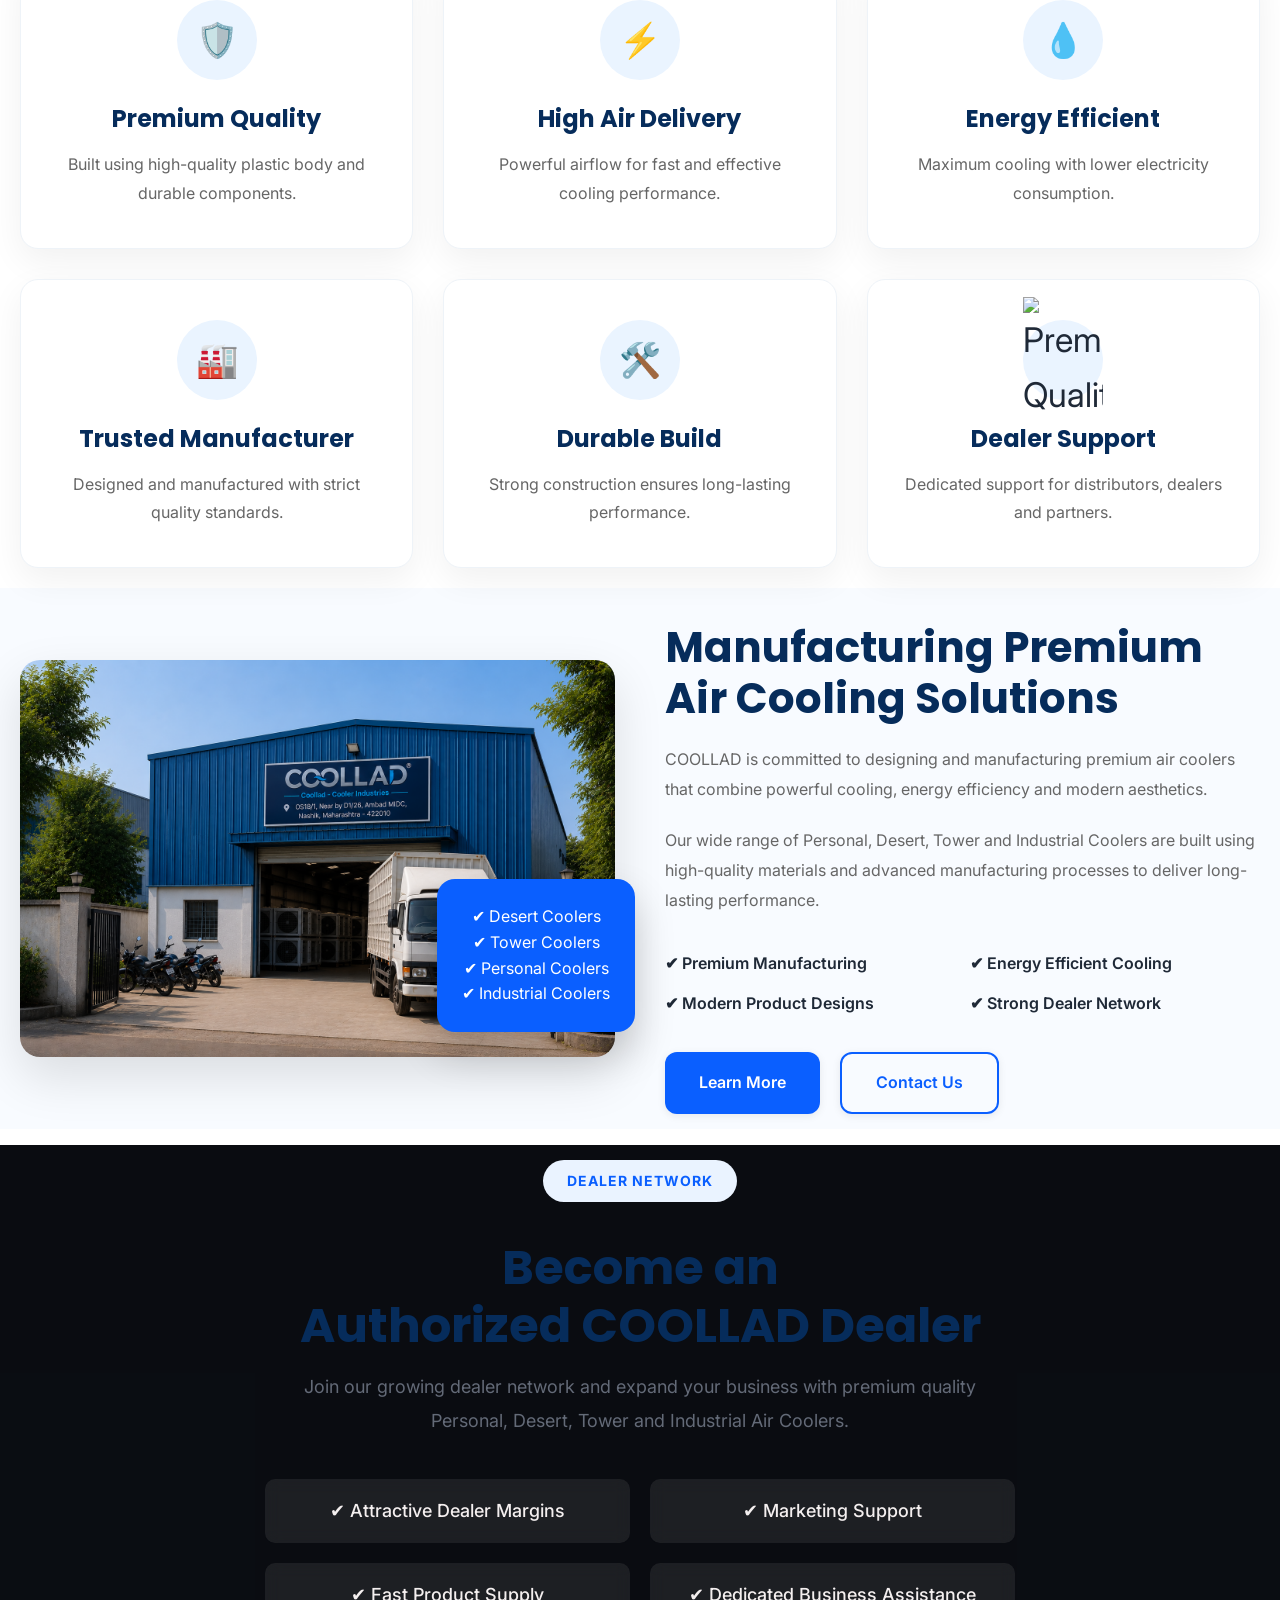
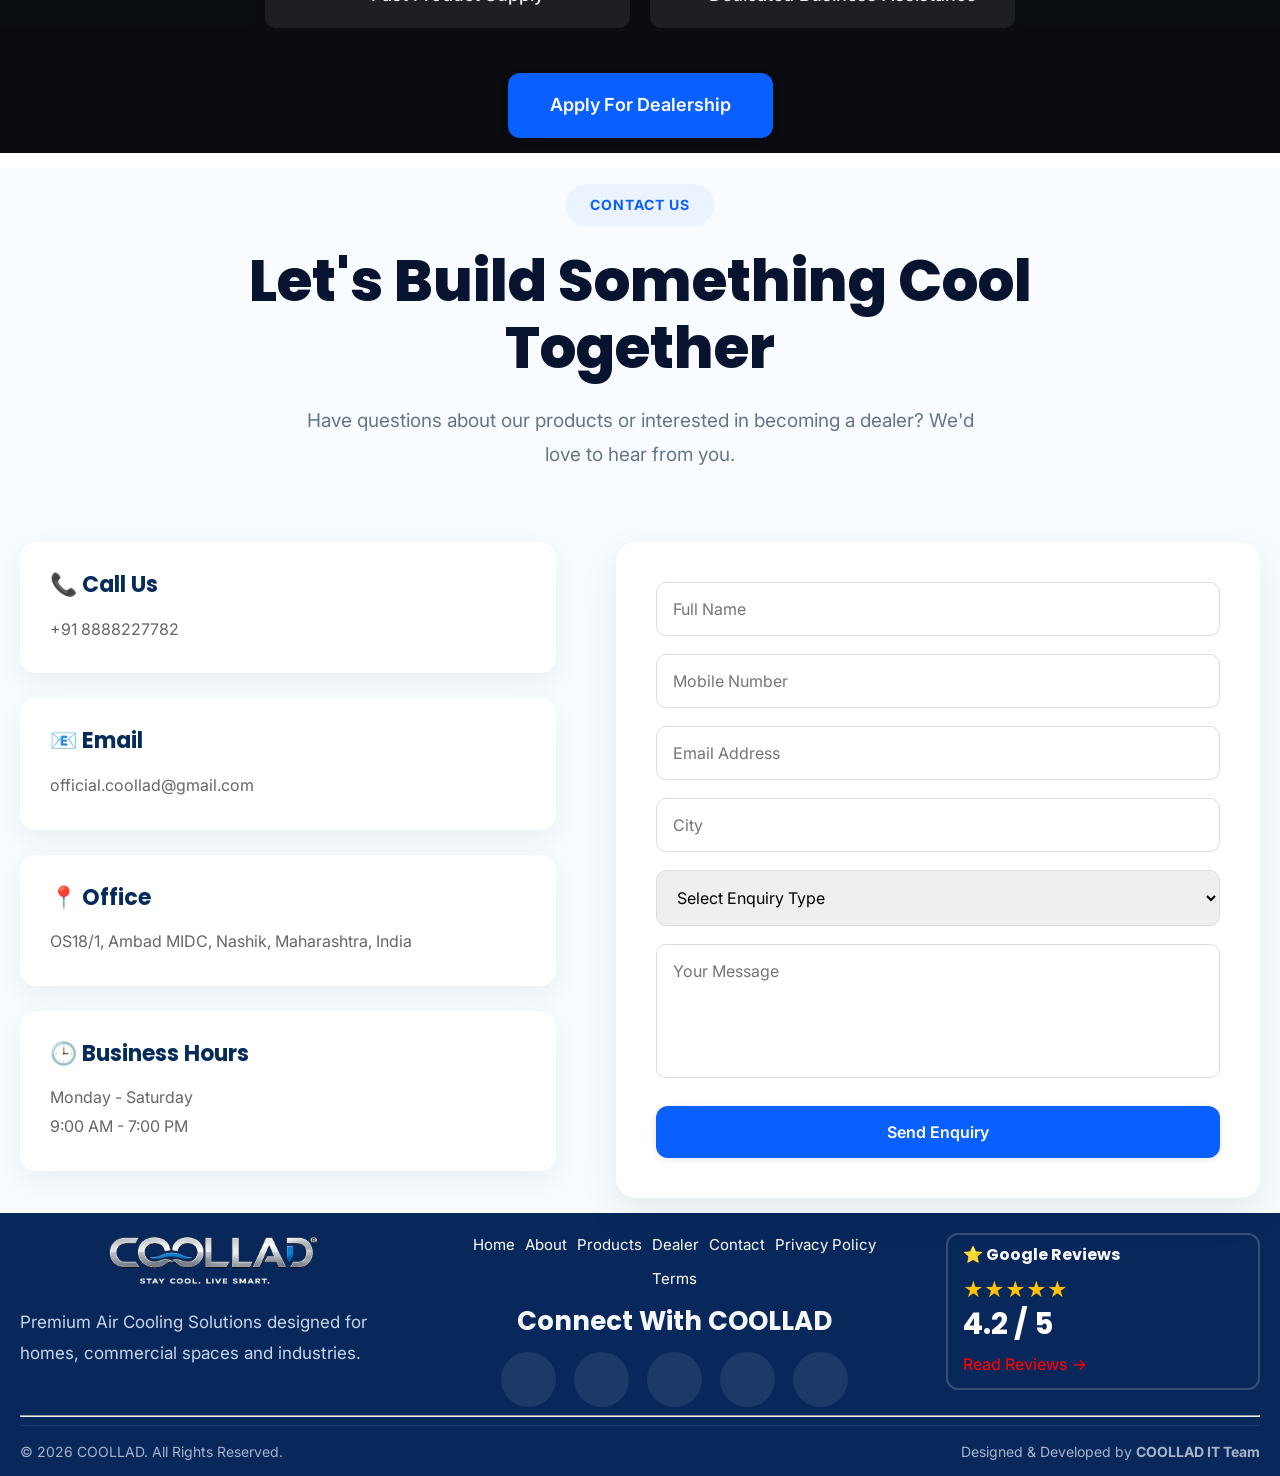
==== commit 1708bb74: "Complete homepage footer setup configuration" ====
--- a/index.html
+++ b/index.html
@@ -1076,84 +1076,87 @@
 Footer
 ====================================== -->
 
-<footer class="main-footer">
+<footer class="footer">
 
     <div class="container">
 
-        <div class="footer-content">
-
-            <img
-                src="assets/images/logo/logo.png"
-                alt="COOLLAD Logo"
-                class="footer-logo">
-
-            <p>
-
-                Premium Air Cooling Solutions designed for
-                homes, commercial spaces and industries.
-
-            </p>
-
-            <div class="footer-social">
-
-                <a href="#" aria-label="Facebook">FB</a>
-
-                <a href="#" aria-label="Instagram">IG</a>
-
-                <a href="#" aria-label="LinkedIn">IN</a>
-
-                <a href="#" aria-label="YouTube">YT</a>
-
-            </div>
-
-            <nav class="footer-links">
-
-                <a href="#">Home</a>
-
-                <a href="#about">About</a>
-
-                <a href="#products">Products</a>
-
-                <a href="#dealer">Dealer</a>
-
-                <a href="#contact">Contact</a>
-
-            </nav>
-
-            <div class="footer-policy">
-
-                <a href="privacy-policy.html">
-
-                    Privacy Policy
+        <div class="footer-main">
+
+            <!-- Left -->
+            <div class="footer-left">
+
+                <img src="assets/images/footer/footer.png" class="footer-logo">
+
+                <p>
+                    Premium Air Cooling Solutions designed for homes,
+                    commercial spaces and industries.
+                </p>
+
+            </div>
+
+            <!-- Center -->
+            <div class="footer-center">
+
+                <div class="footer-menu">
+
+                    <a href="">Home</a>
+                    <a href="">About</a>
+                    <a href="">Products</a>
+                    <a href="">Dealer</a>
+                    <a href="">Contact</a>
+                    <a href="">Privacy Policy</a>
+                    <a href="">Terms</a>
+
+                </div>
+
+                <h3>Connect With COOLLAD</h3>
+
+                <div class="social-links">
+
+                    <a href="#"><i class="fab fa-facebook-f"></i></a>
+                    <a href="#"><i class="fab fa-instagram"></i></a>
+                    <a href="#"><i class="fab fa-linkedin-in"></i></a>
+                    <a href="#"><i class="fab fa-youtube"></i></a>
+                    <a href="#"><i class="fab fa-whatsapp"></i></a>
+
+                </div>
+
+            </div>
+
+            <!-- Right -->
+
+            <div class="footer-right">
+
+                <h4>⭐ Google Reviews</h4>
+
+                <div class="rating">
+
+                    ★★★★★
+
+                </div>
+
+                <h3>4.2 / 5</h3>
+
+                <a href="#" class="review-btn">
+
+                    Read Reviews →
 
                 </a>
 
-                <span>|</span>
-
-                <a href="terms-and-conditions.html">
-
-                    Terms & Conditions
-
-                </a>
-
-            </div>
-
-        </div>
+            </div>
+
+        </div>
+
+        <hr>
 
         <div class="footer-bottom">
 
-            <p>
-
-                © 2026 COOLLAD. All Rights Reserved.
-
-            </p>
-
-            <p>
-
+            <span>© 2026 COOLLAD. All Rights Reserved.</span>
+
+            <span>
                 Designed & Developed by
                 <strong>COOLLAD IT Team</strong>
-
-            </p>
+            </span>
 
         </div>
 
--- a/assets/css/products.css
+++ b/assets/css/products.css
@@ -1241,4 +1241,211 @@
 
 margin-top:10px;
 
+}
+
+.footer{
+
+    background:#08285c;
+
+    color:#fff;
+
+    padding:20px 0 12px;
+
+
+}
+
+.footer-main{
+
+    display:grid;
+
+    grid-template-columns:1.1fr 1.3fr .9fr;
+
+    gap:45px;
+
+    align-items:start;
+
+}
+
+.footer-logo{
+
+    width:260px;
+
+    margin-bottom:20px;
+
+}
+
+.footer-left p{
+
+    color:#c9d5eb;
+
+    line-height:1.8;
+
+    font-size:17px;
+
+}
+
+.footer-menu{
+
+    display:flex;
+
+    justify-content:center;
+
+    flex-wrap:wrap;
+
+    gap:10px;
+
+    margin-bottom:15px;
+
+}
+
+.footer-menu a{
+
+    color:#fff;
+
+    text-decoration:none;
+
+    font-size:15px;
+
+    transition:.3s;
+
+}
+
+.footer-menu a:hover{
+
+    color:#f5f6f8;
+
+}
+
+.footer-center{
+
+    text-align:center;
+
+}
+
+.footer-center h3{
+
+    color:#f5f6f8;
+
+    margin-bottom:15px;
+
+    font-size:26px;
+
+}
+
+.social-links{
+
+    display:flex;
+
+    justify-content:center;
+
+    gap:18px;
+
+}
+
+.social-links a{
+
+    width:55px;
+
+    height:55px;
+
+    border-radius:50%;
+
+    background:rgba(255,255,255,.08);
+
+    display:flex;
+
+    align-items:center;
+
+    justify-content:center;
+
+    color:#fff;
+
+    font-size:22px;
+
+    transition:.3s;
+
+}
+
+.social-links a:hover{
+
+    background:#0d6efd;
+
+    transform:translateY(-4px);
+
+}
+
+.footer-right{
+
+    border:2px solid rgba(255,255,255,.18);
+
+    border-radius:12px;
+
+    padding:10px 15px;
+
+    align-self:start;
+
+    height:auto;
+
+}
+
+.footer-right h4{
+
+    color:#f8f7f7;
+
+    margin-bottom:10px;
+
+}
+
+.footer-right h3{
+
+    color:#ffffff;
+
+    margin-bottom:10px;
+
+}
+
+.rating{
+
+    color:#ffc107;
+
+    font-size:20px;
+
+    margin-bottom:0;
+
+}
+
+.review-btn{
+
+    display:inline-block;
+
+    margin-top:0px;
+
+    color:#f30404;
+
+    text-decoration:none;
+
+    font-weight:500;
+
+}
+
+.footer hr{
+
+     margin:8px 0;
+
+}
+
+.footer-bottom{
+
+    display:flex;
+
+    justify-content:space-between;
+
+    align-items:center;
+
+    padding-top:5px;
+
+    margin-top:0;
+
+    color:#cfd7e7;
+
 }
--- a/assets/css/responsive.css
+++ b/assets/css/responsive.css
@@ -465,4 +465,48 @@
 
 }
 
+}
+
+@media(max-width:992px){
+
+.footer-main{
+
+grid-template-columns:1fr;
+
+text-align:center;
+
+gap:50px;
+
+}
+
+.footer-left{
+
+text-align:center;
+
+}
+
+.footer-logo{
+
+margin:auto auto 20px;
+
+}
+
+.footer-right{
+
+max-width:350px;
+
+margin:auto;
+
+}
+
+.footer-bottom{
+
+flex-direction:column;
+
+gap:10px;
+
+text-align:center;
+
+}
+
 }
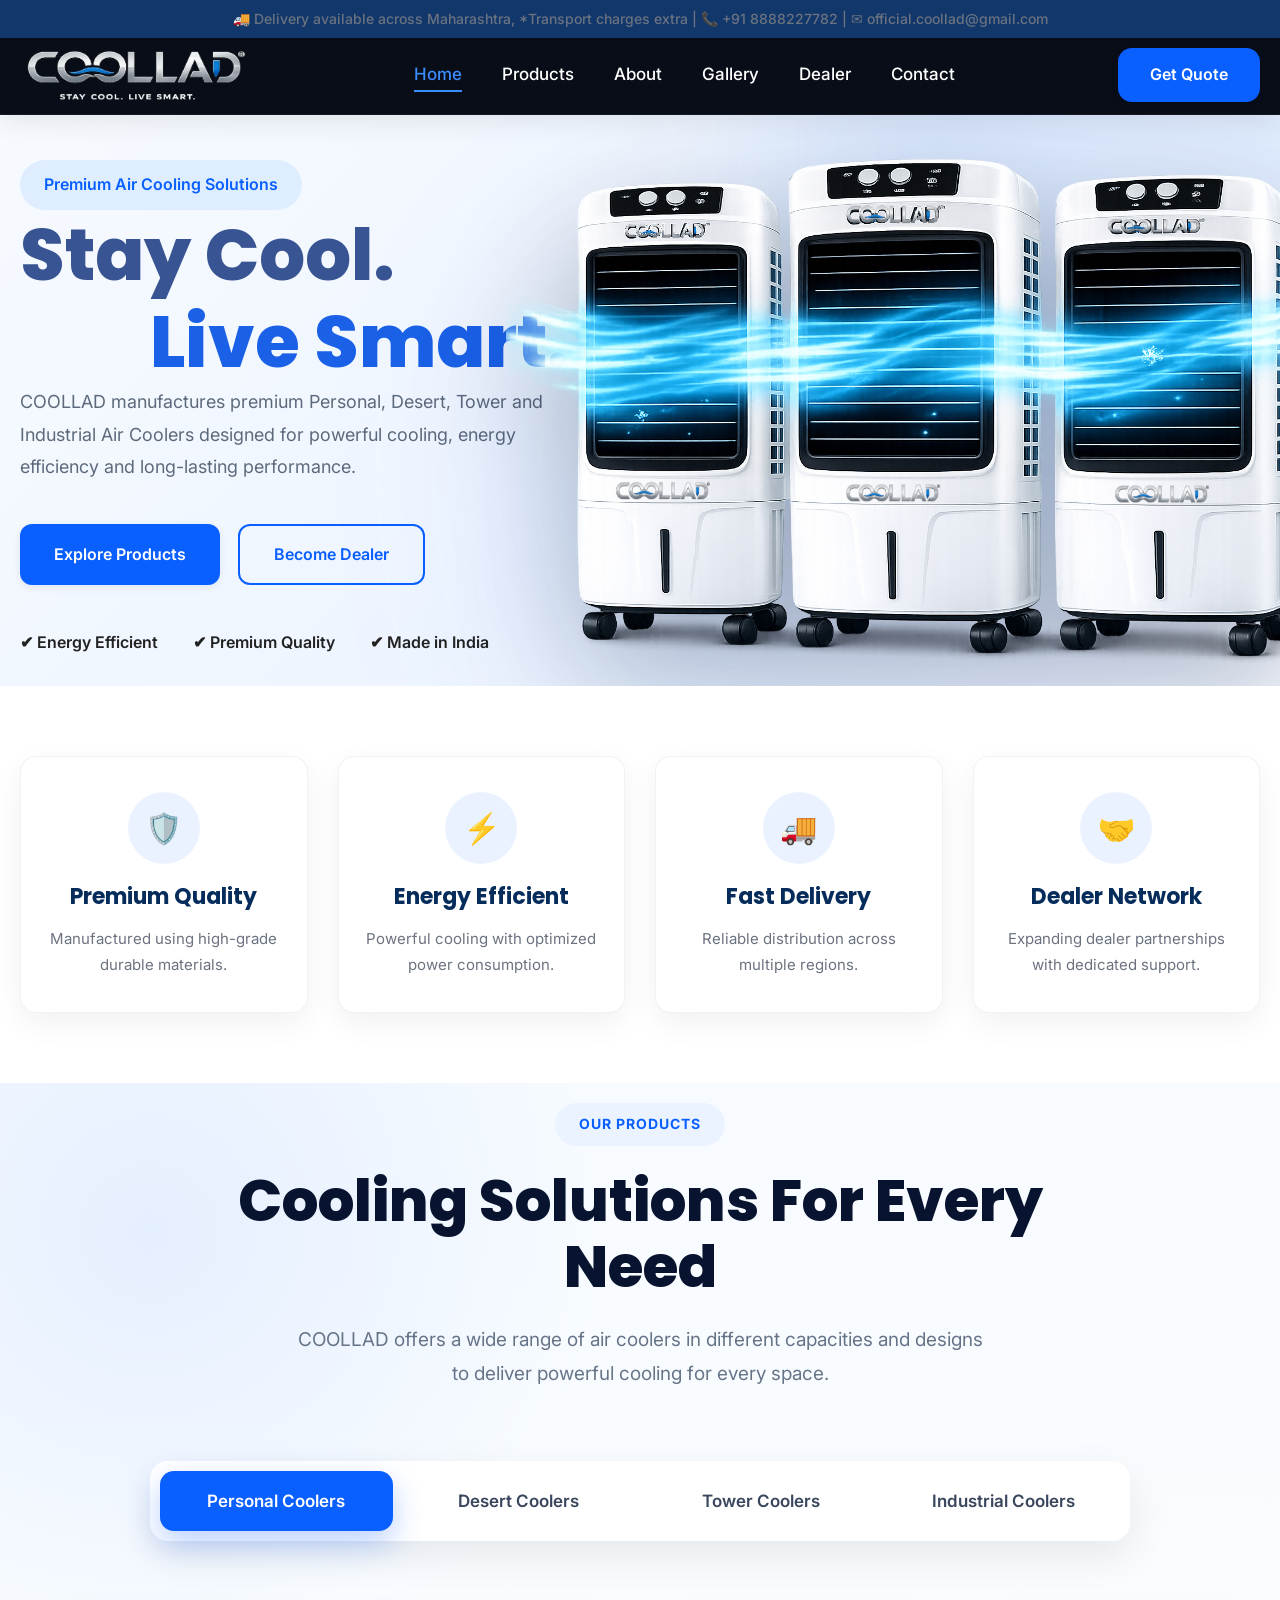
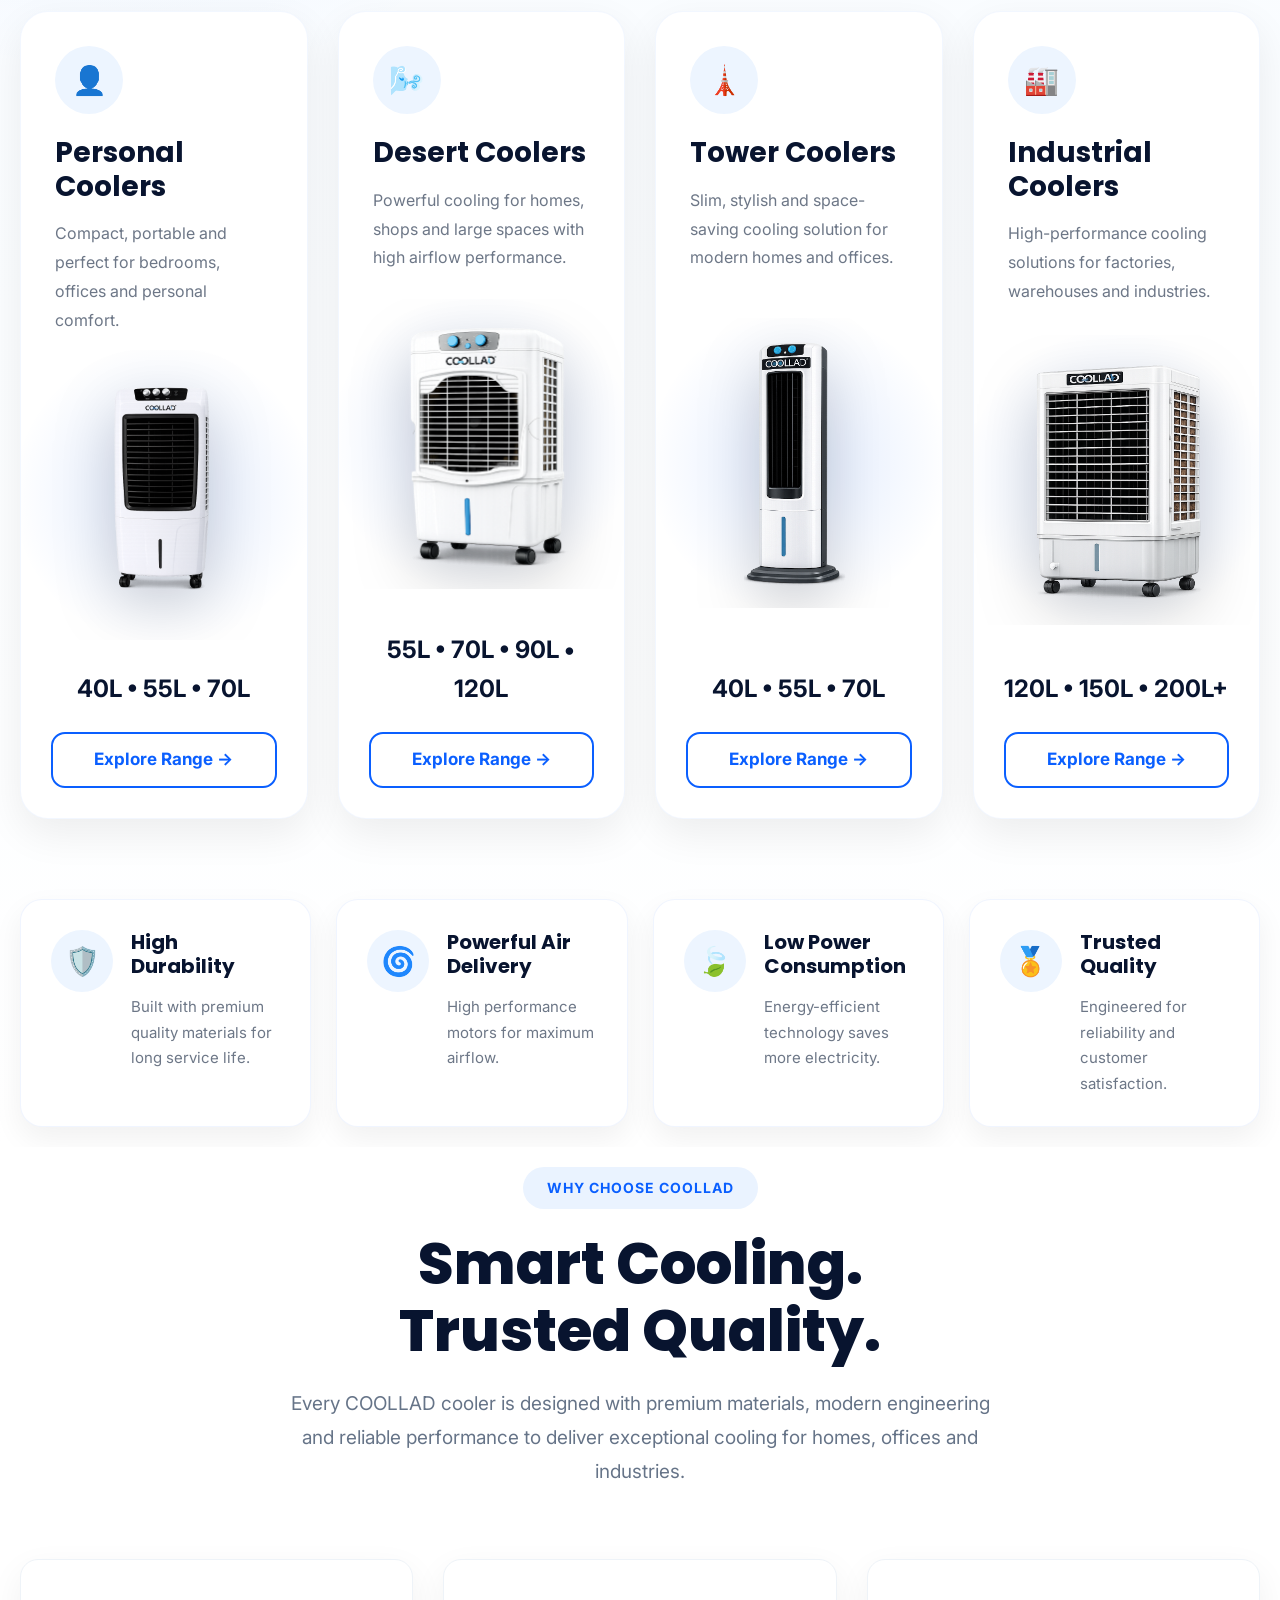
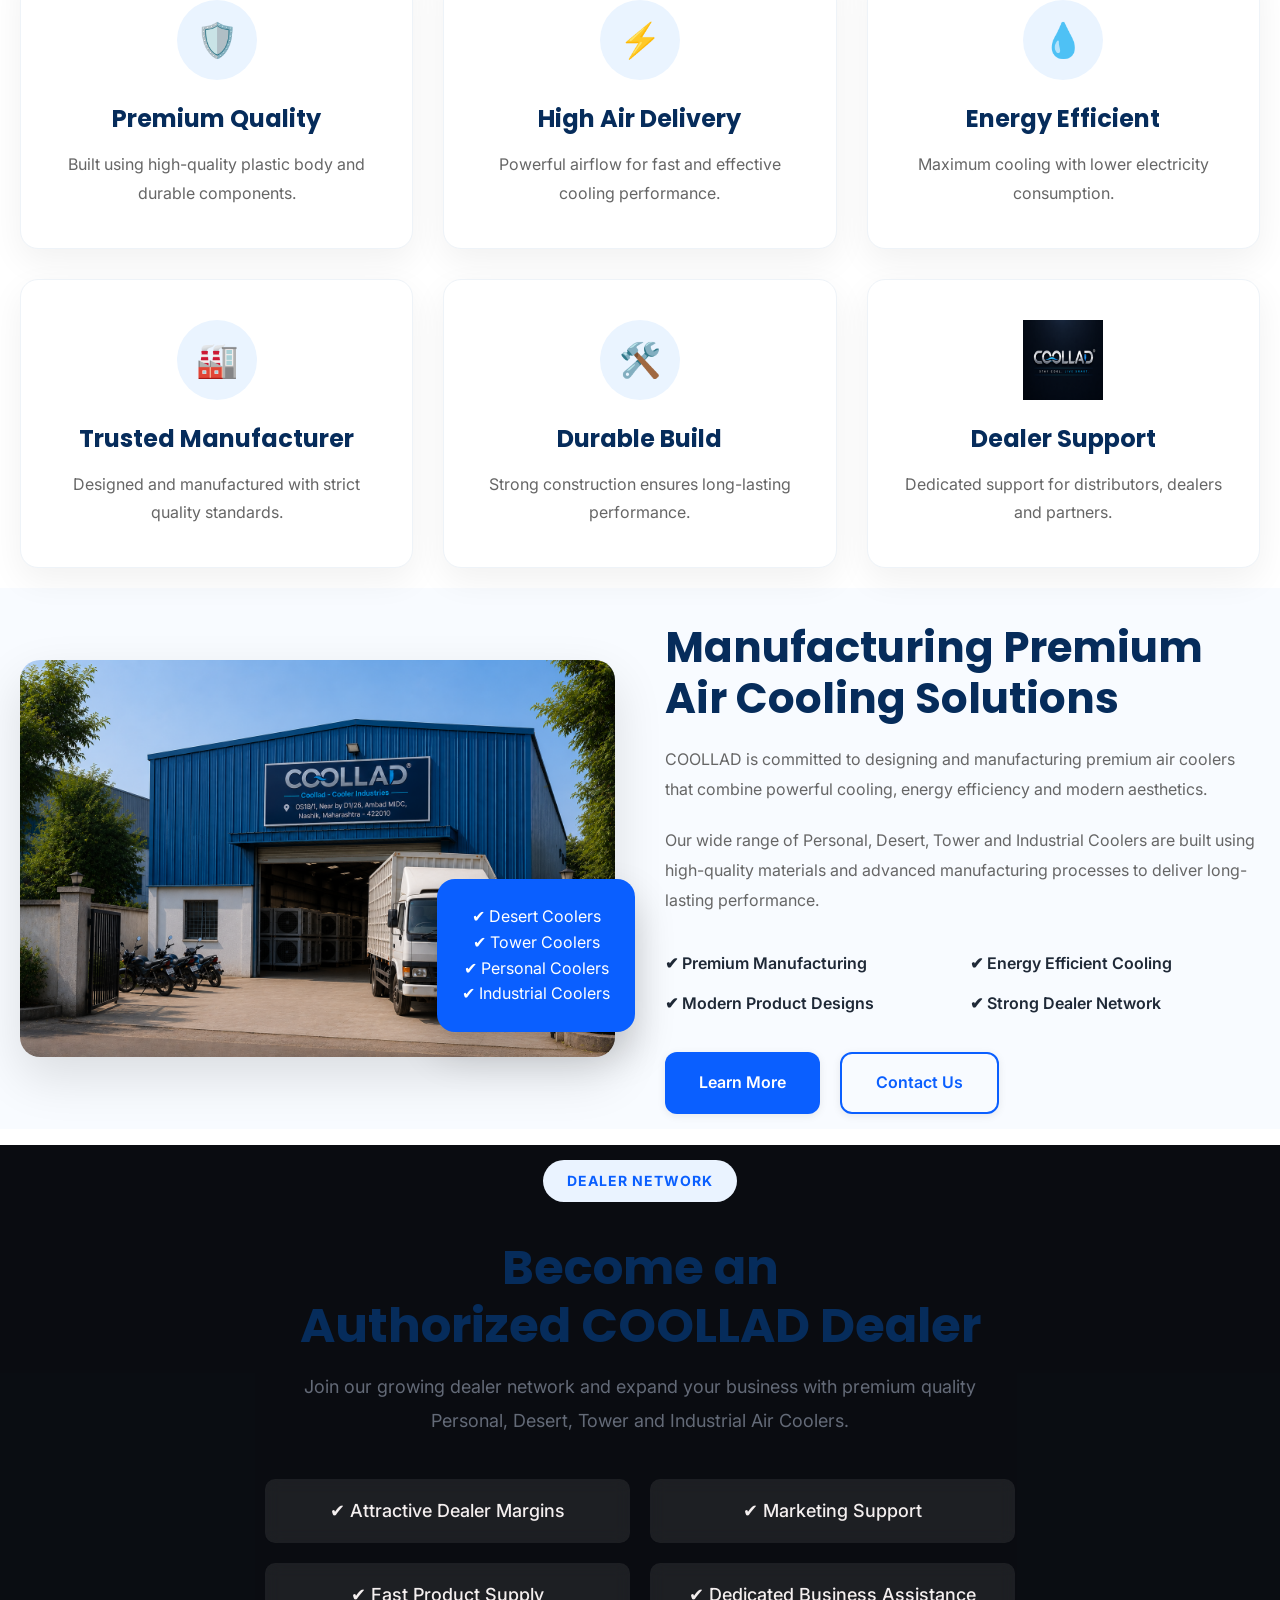
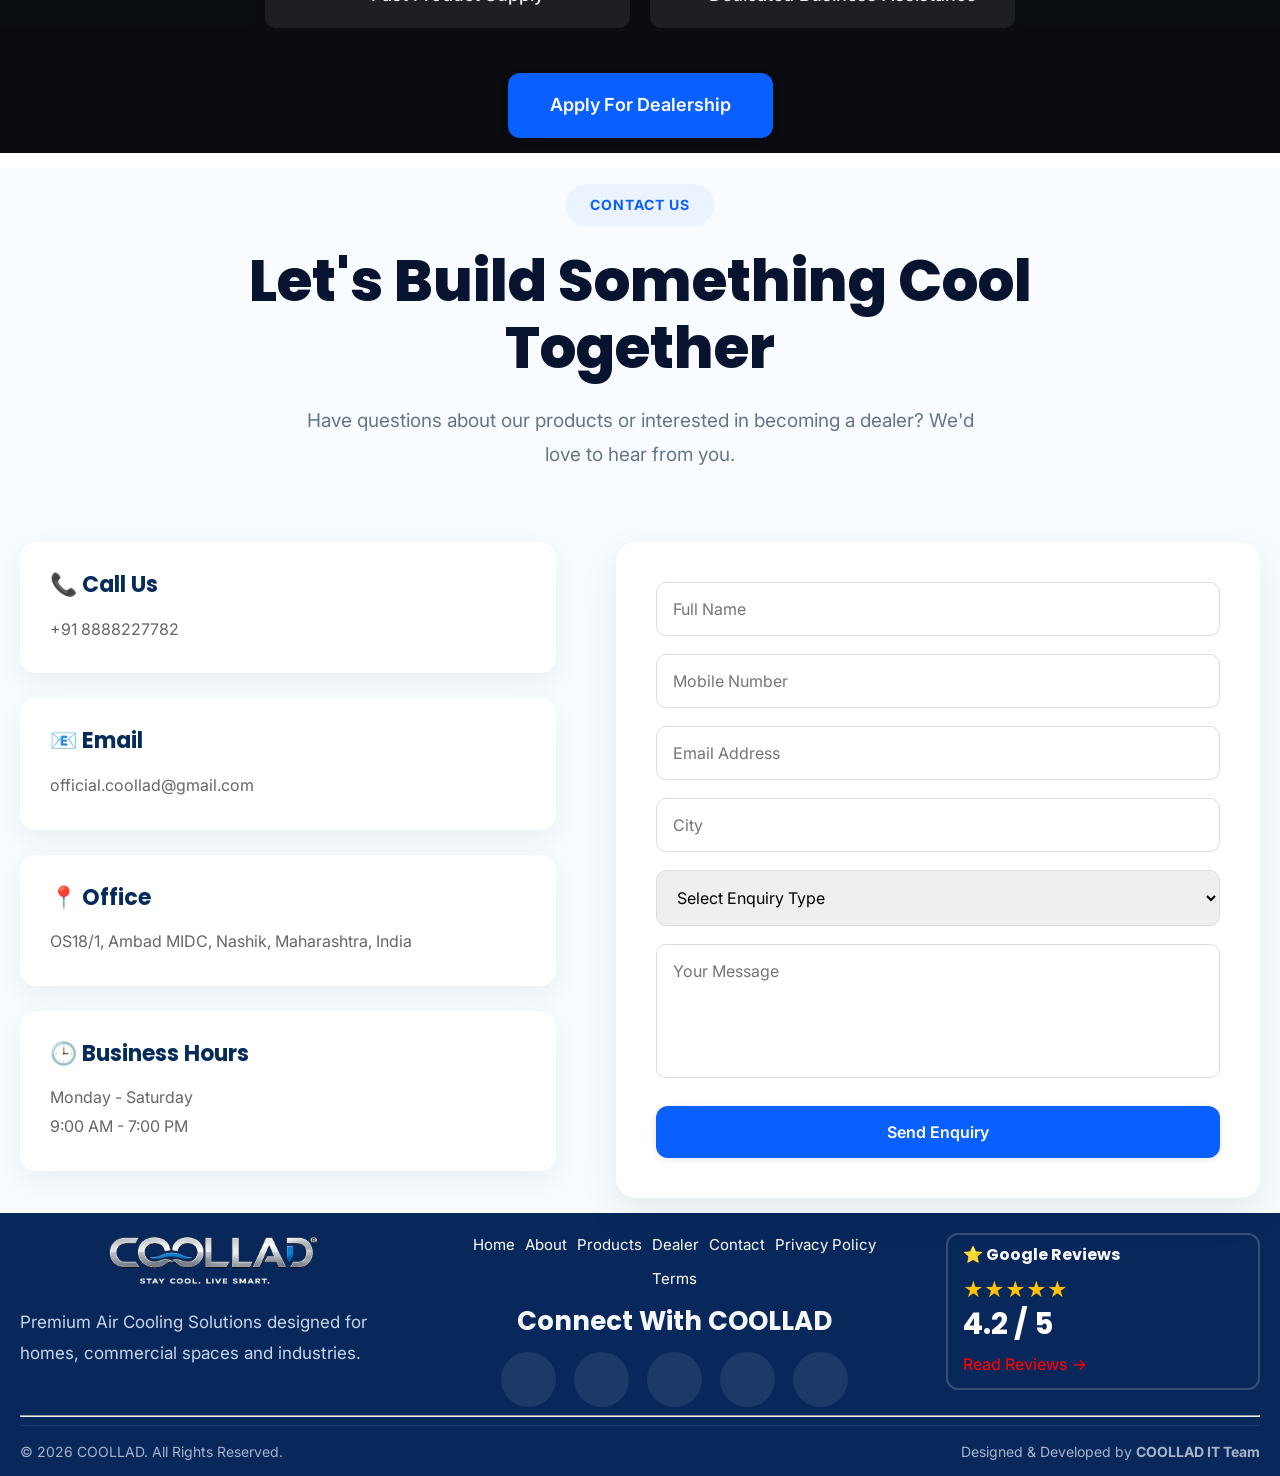
==== commit b47d0d5a: "about us page complete description" ====
--- a/index.html
+++ b/index.html
@@ -170,6 +170,7 @@
     </div>
 
 </header>
+
 <!-- Mobile Overlay -->
 
 <div class="menu-overlay" id="menu-overlay"></div>
@@ -733,7 +734,7 @@
             <div class="why-card">
 
                 <div class="why-icon">
-                    <img src="assets/icons/quality.svg" alt="Premium Quality">
+                    <img src="assets/icons/quality.ico" alt="Premium Quality">
                 </div>
 
                 <h3>Dealer Support</h3>
